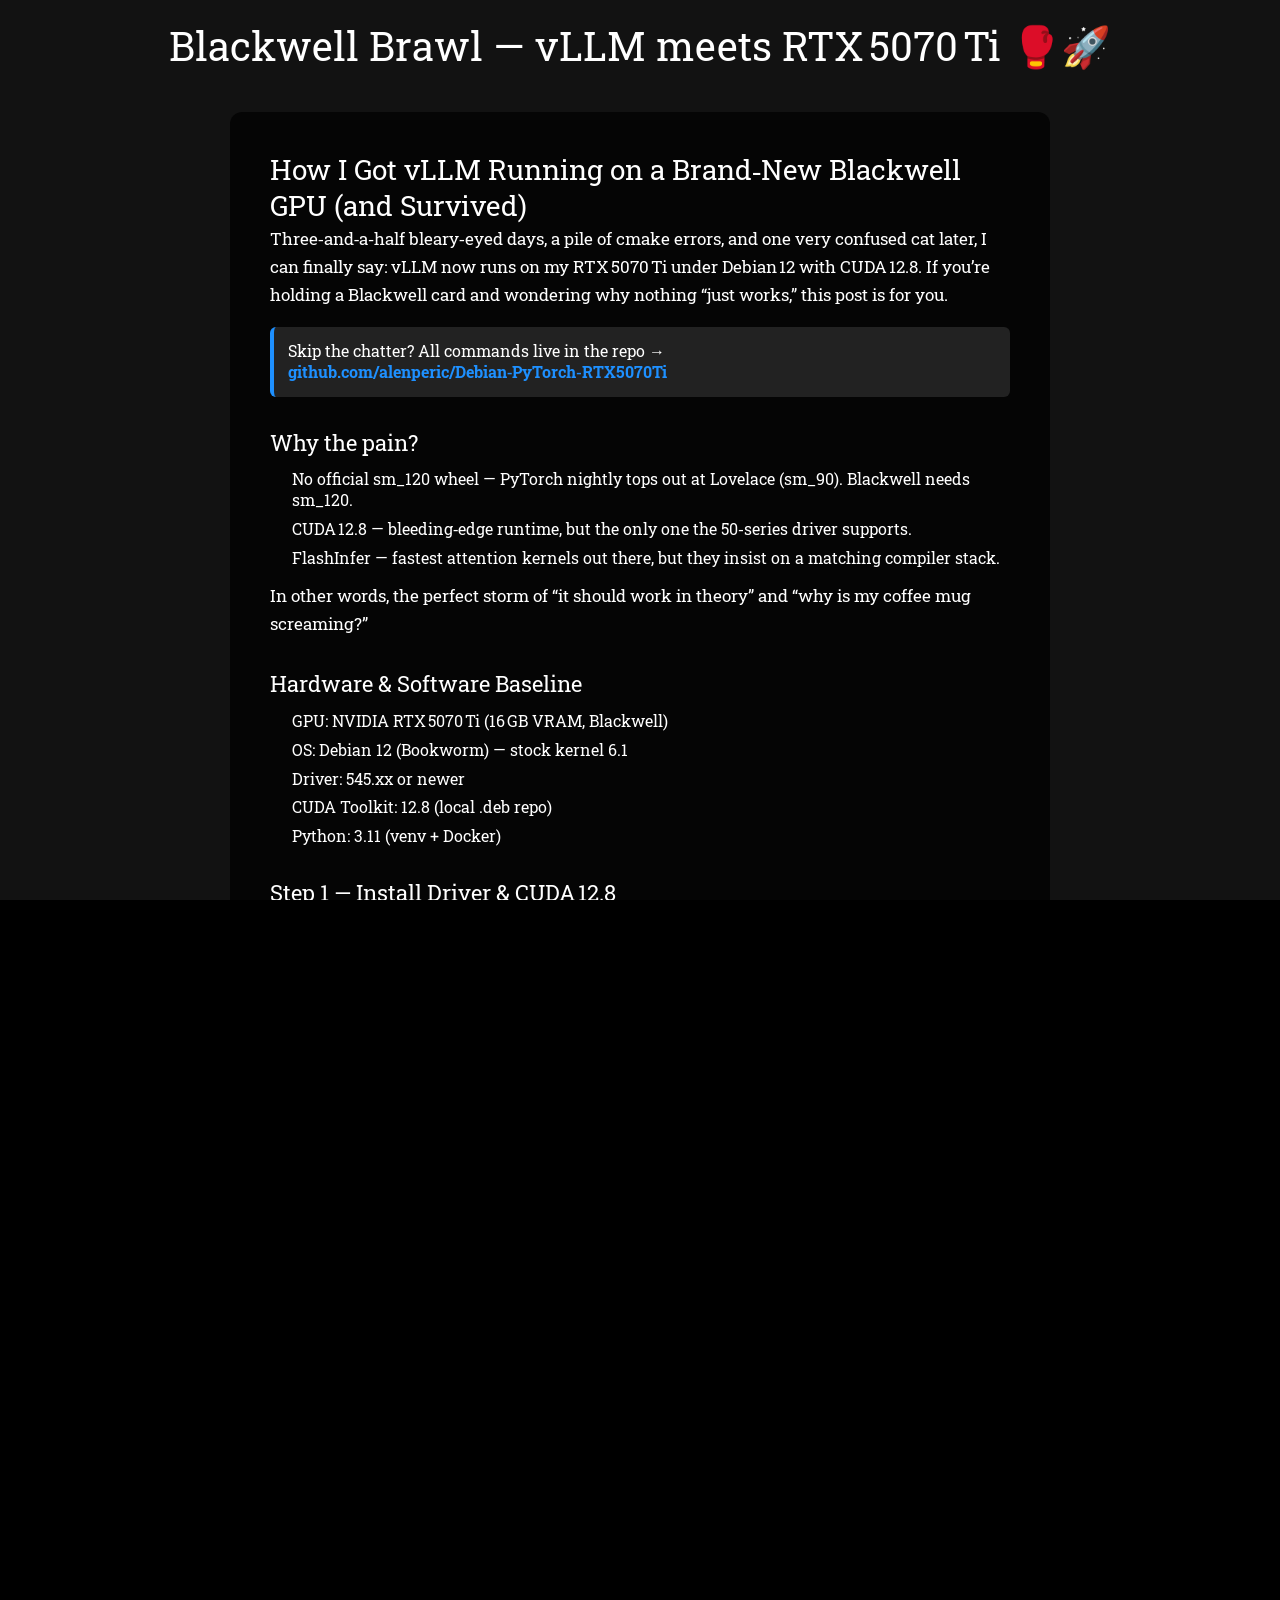
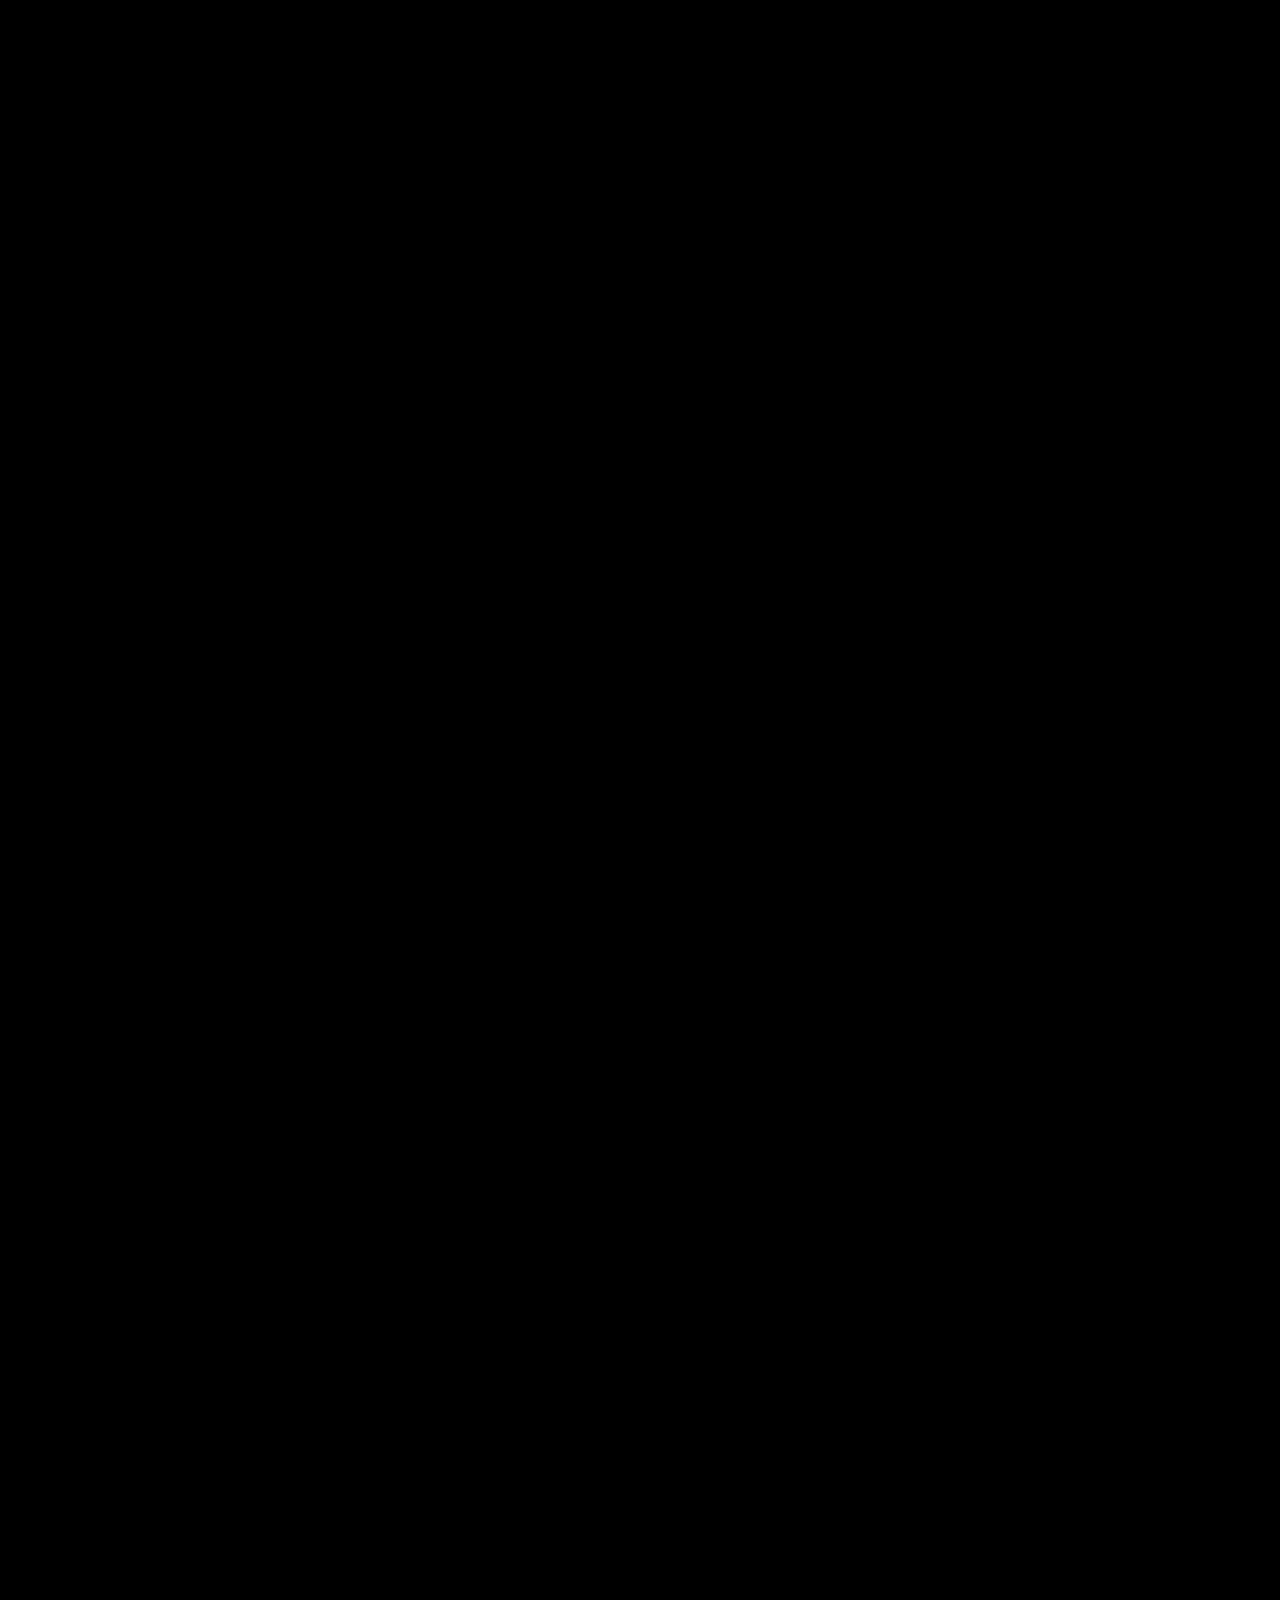
==== post1/index.html @ 7e38202d "Update index.html" ====
<!DOCTYPE html>
<html lang="en">
<head>
<meta charset="UTF-8">
<meta name="viewport" content="width=device-width, initial-scale=1.0">
<meta name="author" content="Alen Peric">
<meta name="description" content="How I shoe‑horned vLLM onto an RTX 5070 Ti (Blackwell, CUDA 12.8) under Debian 12—full story, full commands, and lessons learned.">
<meta name="keywords" content="vLLM, PyTorch, CUDA 12.8, Blackwell GPU, RTX 5070 Ti, Debian 12, FlashInfer, AWQ, FP4, Alen Peric">
<title>vLLM on Debian 12 & RTX 5070 Ti — My Sleepless‑Night Guide</title>
<link rel="icon" type="image/x-icon" href="../img/favicon.svg">
<link href="https://fonts.googleapis.com/css2?family=Source+Code+Pro:wght@400;600&display=swap" rel="stylesheet">
<style>
html,body{height:100%;margin:0;padding:0;}
canvas.scene{position:fixed;top:0;left:0;width:100%;height:100%;z-index:-1;background:#121212;}
body{font-family:-apple-system,BlinkMacSystemFont,'Segoe UI',Roboto,sans-serif;color:#fff;overflow-x:hidden;background:#121212;display:flex;flex-direction:column;min-height:100vh;}
.logo{margin:20px auto;font-size:40px;text-align:center;white-space:nowrap;}
.navbar{display:none;}
.blog-content{flex:1;margin:20px auto;width:90%;max-width:820px;background:rgba(0,0,0,.72);padding:40px;border-radius:12px;}
.blog-post h2{margin-top:0;font-size:28px;}
.blog-post h3{margin:32px 0 12px;font-size:22px;}
.blog-post p{margin:0 0 14px;font-size:17px;line-height:1.65;}
.blog-post ul,.blog-post ol{margin:0 0 14px 22px;}
.blog-post li{margin-bottom:8px;}
.blog-post a{color:#1e90ff;text-decoration:none;font-weight:bold;}
.blog-post a:hover{text-decoration:underline;}
pre{background:#1e1e1e;color:#c9e3ff;padding:20px 56px 20px 20px;border-radius:10px;overflow-x:auto;font-size:15px;line-height:1.45;position:relative;}
code{font-family:'Source Code Pro',Menlo,Consolas,monospace;font-style:italic;font-weight:400;}
.copy-btn{position:absolute;top:12px;right:12px;background:#1e90ff;border:none;color:#fff;padding:4px 12px;font-size:12px;border-radius:4px;cursor:pointer;opacity:.85;transition:opacity .2s;}
.copy-btn:hover{opacity:1;}
.callout{background:#222;padding:14px;border-left:4px solid #1e90ff;border-radius:6px;margin:18px 0;}
.social-contact{display:flex;flex-direction:column;align-items:center;gap:10px;margin-bottom:24px;}
.social-contact a.homepage{font-size:18px;color:#fff;text-decoration:none;}
.contact-links{display:flex;align-items:center;gap:20px;}
.social-contact img{width:64px;height:auto;}
.social-contact a.contact,.social-contact a.number{color:#fff;text-decoration:none;font-size:18px;display:flex;align-items:center;gap:6px;}
@media(max-width:800px){
.logo{font-size:28px;}
.blog-content{padding:26px;}
.blog-post h2{font-size:24px;}
.blog-post h3{font-size:20px;}
pre{font-size:14px;padding:18px 46px 18px 18px;}
}
</style>
<script type="module" crossorigin src="../assets/index-b7d38c76.js"></script>
<link rel="stylesheet" href="../assets/index-5884692c.css">
</head>
<body>
<canvas class="scene"></canvas>
<div class="logo">Blackwell Brawl — vLLM meets RTX 5070 Ti 🥊🚀</div>
<main>
<div class="blog-content">
<div class="blog-post">
<h2>How I Got vLLM Running on a Brand‑New Blackwell GPU (and Survived)</h2>

<p>Three‑and‑a‑half bleary‑eyed days, a pile of <code>cmake</code> errors, and one <em>very</em> confused cat later, I can finally say: <strong>vLLM now runs on my RTX 5070 Ti under Debian 12 with CUDA 12.8</strong>. If you’re holding a Blackwell card and wondering why nothing “just works,” this post is for you.</p>

<div class="callout"><strong>Skip the chatter?</strong> All commands live in the repo → <a href="https://github.com/alenperic/Debian-PyTorch-RTX5070Ti" target="_blank">github.com/alenperic/Debian‑PyTorch‑RTX5070Ti</a></div>

<h3>Why the pain?</h3>
<ul>
<li><strong>No official <code>sm_120</code> wheel</strong> — PyTorch nightly tops out at Lovelace (<code>sm_90</code>). Blackwell needs <code>sm_120</code>.</li>
<li><strong>CUDA 12.8</strong> — bleeding‑edge runtime, but the only one the 50‑series driver supports.</li>
<li><strong>FlashInfer</strong> — fastest attention kernels out there, but they insist on a matching compiler stack.</li>
</ul>

<p>In other words, the perfect storm of “it should work in theory” and “why is my coffee mug screaming?”</p>

<h3>Hardware & Software Baseline</h3>
<ul>
<li>GPU: NVIDIA RTX 5070 Ti (16 GB VRAM, Blackwell)</li>
<li>OS: Debian 12 (Bookworm) — stock kernel 6.1</li>
<li>Driver: 545.xx or newer</li>
<li>CUDA Toolkit: 12.8 (local .deb repo)</li>
<li>Python: 3.11 (venv + Docker)</li>
</ul>

<h3>Step 1 — Install Driver & CUDA 12.8</h3>
<p>First we exorcise <em>nouveau</em>, add the CUDA repo, and pray we don’t typo the URL.</p>
<pre><code class="language-bash">sudo install -m 0755 -d /etc/apt/keyrings
curl -fsSL https://developer.download.nvidia.com/compute/cuda/repos/debian12/x86_64/3bf863cc.pub \
  | sudo gpg --dearmor -o /etc/apt/keyrings/nvidia-drivers.gpg
echo 'deb [signed-by=/etc/apt/keyrings/nvidia-drivers.gpg] \
https://developer.download.nvidia.com/compute/cuda/repos/debian12/x86_64/ /' \
| sudo tee /etc/apt/sources.list.d/nvidia-cuda.list
sudo apt update
sudo apt install -y nvidia-driver cuda
sudo reboot</code></pre>
<p class="callout">After reboot, verify with <code>nvidia-smi</code>. You should see CUDA 12.8 and a shiny Blackwell device name. If you don’t, welcome to Groundhog Day — repeat until reality matches documentation.</p>

<h3>Step 2 — Build PyTorch for Blackwell</h3>
<p>Nightly wheels choke on <code>sm_120</code>, so we compile. AVX‑512 makes a real difference on modern Intel chips, so I turned it on. Yes, the fans will sound like a small jet — that’s just PyTorch bonding with your CPU.</p>
<pre><code class="language-bash">git clone --recursive https://github.com/pytorch/pytorch
cd pytorch
export USE_CUDA=1
export CUDA_HOME=/usr/local/cuda
export TORCH_CUDA_ARCH_LIST="12.0"
export MAX_JOBS=$(nproc)
export CMAKE_PREFIX_PATH=$(python3 -c "import sysconfig; print(sysconfig.get_paths()['data'])")
pip install -r requirements.txt
pip install ninja cmake pyyaml
python setup.py clean
python setup.py bdist_wheel
pip install dist/torch-*.whl</code></pre>

<h3>Step 3 — Build the Docker Image (vLLM + FlashInfer)</h3>
<p>Because nothing says “I love repetition” like compiling <em>again</em> inside a container.</p>
<pre><code class="language-dockerfile">FROM nvcr.io/nvidia/pytorch:25.03-py3
ENV TORCH_CUDA_ARCH_LIST='12.0+PTX'
RUN apt-get update && apt-get install -y git cmake ccache python3-dev
RUN git clone https://github.com/flashinfer-ai/flashinfer.git --recursive /flashinfer
WORKDIR /flashinfer
RUN pip install -e . -v
RUN git clone https://github.com/vllm-project/vllm.git /vllm
WORKDIR /vllm
RUN pip install -r requirements/build.txt
RUN python setup.py develop
CMD ["bash"]</code></pre>
<pre><code class="language-bash">mkdir -p ~/vllm/ccache
docker build -t vllm-cu128 -f Dockerfile .</code></pre>

<h3>Step 4 — Pull Some Models</h3>
<p>Time to hoard weights like a dragon.</p>
<pre><code class="language-bash">huggingface-cli login
huggingface-cli download Qwen/QwQ-32B-AWQ \
  --local-dir /models/QwQ-32B-AWQ --local-dir-use-symlinks False
huggingface-cli download TheBloke/WhiteRabbitNeo-13B-AWQ \
  --local-dir /models/WhiteRabbitNeo-13B-AWQ
huggingface-cli download nvidia/DeepSeek-R1-FP4 \
  --local-dir /models/DeepSeek-R1-FP4</code></pre>
<p>*Small side note: this is a 500Gb download. You have been warned!.</p>
  
<h3>Step 5 — Launch vLLM</h3>
<p>The moment of truth. If this fails, scroll back to Step 1 and pretend you never saw this line.</p>
<pre><code class="language-bash">docker run --gpus all --ipc=host --ulimit memlock=-1 --ulimit stack=67108864 \
  -p 8000:8000 -v /models:/models \
  -e VLLM_ATTENTION_BACKEND=FLASHINFER \
  vllm-cu128 \
  python -m vllm.entrypoints.api_server \
    --model /models/QwQ-32B-AWQ \
    --quantization awq \
    --gpu-memory-utilization 0.90 \
    --enable-chunked-prefill \
    --enable-prefix-caching \
    --enable-reasoning \
    --reasoning-parser deepseek_r1 \
    --max-model-len 32768</code></pre>

<p>The server starts on <code>localhost:8000</code> with an OpenAI‑compatible endpoint. A quick sanity check:</p>
<pre><code class="language-bash">curl http://localhost:8000/v1/completions \
  -H "Content-Type: application/json" \
  -d '{"model":"Qwen/QwQ-32B-AWQ","prompt":"Write a haiku about snow.","max_tokens":64}'</code></pre>

<h3>Benchmarks (Real‑World)</h3>
<ul>
<li><strong><a href="https://huggingface.co/nvidia/DeepSeek-R1-FP4" target="_blank">DeepSeek‑R1‑FP4 (7B)</a></strong> — ~120 tok/s @ 4096 ctx</li>
<li><strong><a href="https://huggingface.co/TheBloke/WhiteRabbitNeo-13B-AWQ" target="_blank">WhiteRabbitNeo‑13B‑AWQ</a></strong> — ~68 tok/s @ 4096 ctx</li>
<li><strong><a href="https://huggingface.co/Qwen/QwQ-32B-AWQ" target="_blank">QwQ‑32B‑AWQ</a></strong> — 15‑18 tok/s @ 32k ctx</li>
</ul>

<h3>Troubleshooting Nuggets</h3>
<ul>
<li><strong>invalid device function</strong> → your <code>TORCH_CUDA_ARCH_LIST</code> is wrong or you’re loading the stock wheel.</li>
<li><strong>OOM at load time</strong> → lower <code>--gpu-memory-utilization</code> or add <code>--cpu-offload-gb 6</code>.</li>
<li><strong>FlashInfer segfaults</strong> → rebuild it after you install your custom PyTorch wheel.</li>
</ul>

<h3>Final Thoughts</h3>
<p>Blackwell support will land in upstream PyTorch soon enough, but if you want today’s performance, rolling your own stack is totally doable. I hope the guide saves you a few coffee refills and at least one existential crisis.</p>

<div class="callout">The full copy‑paste script lives here → <a href="https://github.com/alenperic/Debian-PyTorch-RTX5070Ti" target="_blank">Debian‑PyTorch‑RTX5070Ti</a></div>

<p><em>Happy compiling, and ping me on LinkedIn if you hit a weird edge case.</em></p>

<a href="../" class="read-more">← Back to Blog</a>
</div>
</div>
</main>
<div class="social-contact">
<a href="https://alenperic.com" target="_blank" class="homepage">Homepage</a>
<div class="contact-links">
<a href="https://www.linkedin.com/in/alen-peric/" target="_blank" class="linkedin" aria-label="LinkedIn Profile">
<img src="../img/linkedin-icon.png" alt="LinkedIn Profile Icon">
</a>
<a href="https://github.com/alenperic" target="_blank" class="github" aria-label="GitHub Profile">
<img src="../img/github-icon.png" alt="GitHub Profile Icon">
</a>
<a href="mailto:alenperic@protonmail.com" class="contact">📧 Contact</a>
<a href="tel:5485881420" class="number">📱 Number</a>
</div>
</div>
<script>
document.querySelectorAll('pre').forEach(block=>{
const btn=document.createElement('button');
btn.className='copy-btn';
btn.innerText='Copy';
block.appendChild(btn);
btn.addEventListener('click',()=>{
const code=block.querySelector('code')?block.querySelector('code').innerText:block.innerText;
navigator.clipboard.writeText(code).then(()=>{
btn.innerText='Copied!';
setTimeout(()=>btn.innerText='Copy',1800);
});
});
});
</script>
</body>
</html>
---- assets/index-5884692c.css ----
@import"https://fonts.googleapis.com/css2?family=Roboto+Slab:wght@600&display=swap";:root{--color-white: #ffffff;--color-footer: #f8c291;--color-orange: #f8c291}:root{--ease-in-sine: cubic-bezier(.47, 0, .745, .715);--ease-out-sine: cubic-bezier(.39, .575, .565, 1);--ease-in-out-sine: cubic-bezier(.445, .05, .55, .95);--ease-in-quad: cubic-bezier(.55, .085, .68, .53);--ease-out-quad: cubic-bezier(.25, .46, .45, .94);--ease-in-out-quad: cubic-bezier(.455, .03, .515, .955);--ease-in-cubic: cubic-bezier(.55, .055, .675, .19);--ease-out-cubic: cubic-bezier(.215, .61, .355, 1);--ease-in-out-cubic: cubic-bezier(.645, .045, .355, 1);--ease-in-quart: cubic-bezier(.895, .03, .685, .22);--ease-out-quart: cubic-bezier(.165, .84, .44, 1);--ease-in-out-quart: cubic-bezier(.77, 0, .175, 1);--ease-in-quint: cubic-bezier(.755, .05, .855, .06);--ease-out-quint: cubic-bezier(.23, 1, .32, 1);--ease-in-out-quint: cubic-bezier(.86, 0, .07, 1);--ease-in-expo: cubic-bezier(.95, .05, .795, .035);--ease-out-expo: cubic-bezier(.19, 1, .22, 1);--ease-in-out-expo: cubic-bezier(1, 0, 0, 1);--ease-in-circ: cubic-bezier(.6, .04, .98, .335);--ease-out-circ: cubic-bezier(.075, .82, .165, 1);--ease-in-out-circ: cubic-bezier(.785, .135, .15, .86);--ease-out-bounce: cubic-bezier(.22, 1.45, .36, 1)}html,body,div,span,applet,object,iframe,h1,h2,h3,h4,h5,h6,p,blockquote,pre,a,abbr,acronym,address,big,cite,code,del,dfn,em,img,ins,kbd,q,s,samp,small,strike,strong,sub,sup,tt,var,b,u,i,center,dl,dt,dd,ol,ul,li,fieldset,form,label,legend,table,caption,tbody,tfoot,thead,tr,th,td,article,aside,canvas,details,embed,figure,figcaption,footer,header,hgroup,menu,nav,output,ruby,section,summary,time,mark,audio,video{border:0;font:inherit;font-size:100%;margin:0;padding:0;vertical-align:baseline}html{line-height:1}ol,ul{list-style:none}table{border-collapse:collapse;border-spacing:0}caption,th,td{font-weight:400;text-align:left;vertical-align:middle}q,blockquote{quotes:none}q:before,q:after,blockquote:before,blockquote:after{content:""}a img{border:0}article,aside,details,figcaption,figure,footer,header,hgroup,main,menu,nav,section,summary{display:block}html{box-sizing:border-box;overflow:hidden}html.scroll{overflow:visible}*,:before,:after{box-sizing:inherit}body{background-color:#000;color:#fff;line-height:1.3;position:relative;font-family:Roboto Slab,serif}a{color:inherit;text-decoration:none}.scene{height:100%;width:100%;position:relative}.main-title{position:absolute;text-align:center;font-size:7vw;width:100%;top:50%;left:0;z-index:10;transform:translateY(-50%);color:var(--color-orange)}.footer{bottom:50px;z-index:200;width:100%;padding:0 40px;pointer-events:none;display:flex;align-items:center;pointer-events:auto;position:absolute;justify-content:end}@media only screen and (max-width: 768px){.footer{bottom:100px;padding:0 20px}}.footer__link{display:flex;align-items:center;justify-self:center;margin:0 8px;transform:scale(.8);transition:transform .3s var(--ease-out-bounce)}@media only screen and (max-width: 768px){.footer__link{margin:0 5px}}.footer__link:first-child{margin-left:0}.footer__link:last-child{margin-right:0}.footer__link--learn{font-size:27px;color:var(--color-footer)}@media only screen and (max-width: 768px){.footer__link--learn{margin-right:auto;font-size:22px}}.footer__link:hover{transform:none;transition:transform .3s var(--ease-out-bounce)}.footer__icon{width:24px;height:24px}@media only screen and (max-width: 768px){.footer__icon{width:18px;height:18px}}.footer__icon path{fill:var(--color-footer);stroke:var(--color-footer)}
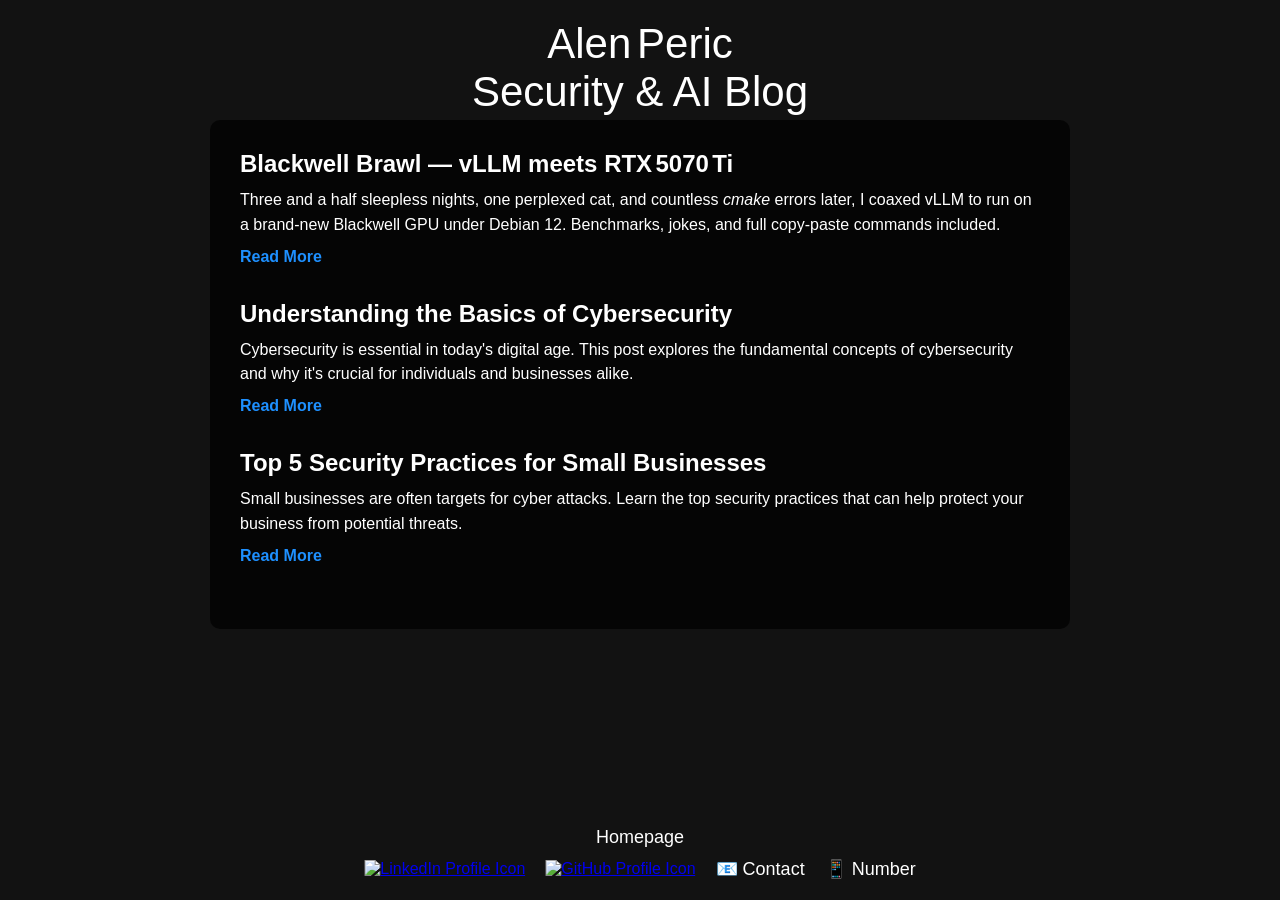
==== commit a542d38e: "Update index.html" ====
--- a/post1/index.html
+++ b/post1/index.html
@@ -4,204 +4,107 @@
 <meta charset="UTF-8">
 <meta name="viewport" content="width=device-width, initial-scale=1.0">
 <meta name="author" content="Alen Peric">
-<meta name="description" content="How I shoe‑horned vLLM onto an RTX 5070 Ti (Blackwell, CUDA 12.8) under Debian 12—full story, full commands, and lessons learned.">
-<meta name="keywords" content="vLLM, PyTorch, CUDA 12.8, Blackwell GPU, RTX 5070 Ti, Debian 12, FlashInfer, AWQ, FP4, Alen Peric">
-<title>vLLM on Debian 12 & RTX 5070 Ti — My Sleepless‑Night Guide</title>
-<link rel="icon" type="image/x-icon" href="../img/favicon.svg">
-<link href="https://fonts.googleapis.com/css2?family=Source+Code+Pro:wght@400;600&display=swap" rel="stylesheet">
+<meta name="description" content="Alen Peric’s Security & AI Blog ‑ practical write‑ups on cybersecurity, GPU tinkering, and everything in‑between.">
+<meta name="keywords" content="Alen Peric, Security Blog, Cybersecurity, vLLM, RTX 5070 Ti, Blackwell GPU, CUDA 12.8">
+<title>Alen Peric — Security & AI Blog</title>
+<link rel="icon" type="image/x-icon" href="./img/favicon.svg">
 <style>
 html,body{height:100%;margin:0;padding:0;}
-canvas.scene{position:fixed;top:0;left:0;width:100%;height:100%;z-index:-1;background:#121212;}
-body{font-family:-apple-system,BlinkMacSystemFont,'Segoe UI',Roboto,sans-serif;color:#fff;overflow-x:hidden;background:#121212;display:flex;flex-direction:column;min-height:100vh;}
-.logo{margin:20px auto;font-size:40px;text-align:center;white-space:nowrap;}
+canvas.scene{position:fixed;top:0;left:0;width:100%;height:100%;z-index:1;}
+body{font-family:-apple-system,BlinkMacSystemFont,'Segoe UI',Roboto,sans-serif;color:#fff;overflow-x:hidden;background:#121212;}
+.logo{position:absolute;top:20px;left:50%;transform:translateX(-50%);z-index:100;font-size:42px;white-space:normal;text-align:center;max-width:90%;}
+.navbar{position:absolute;top:80px;left:50%;transform:translateX(-50%);z-index:100;display:flex;gap:30px;}
+.navbar a{color:#fff;text-decoration:none;font-size:18px;transition:color .3s;}
+.navbar a:hover{text-decoration:underline;}
+.blog-content{position:absolute;top:120px;left:50%;transform:translateX(-50%);z-index:50;width:90%;max-width:800px;background:rgba(0,0,0,.7);padding:30px;border-radius:10px;}
+.blog-post{margin-bottom:34px;}
+.blog-post h2{margin:0 0 10px;font-size:24px;}
+.blog-post p{margin:0 0 10px;font-size:16px;line-height:1.55;}
+.blog-post a.read-more{color:#1e90ff;text-decoration:none;font-weight:bold;}
+.blog-post a.read-more:hover{text-decoration:underline;}
+.social-contact{position:absolute;bottom:20px;left:50%;transform:translateX(-50%);z-index:100;display:flex;flex-direction:column;align-items:center;gap:10px;}
+.social-contact a.homepage{font-size:18px;text-decoration:none;color:#fff;}
+.contact-links{display:flex;align-items:center;gap:20px;}
+.social-contact img{width:68px;height:auto;}
+.social-contact a.contact,.social-contact a.number{color:#fff;text-decoration:none;font-size:18px;display:flex;align-items:center;gap:5px;}
+/* Tablet / small‑laptop adjustments */
+@media(max-width:800px){
+.logo{font-size:28px;top:12px;}
+.navbar{top:58px;gap:18px;}
+.navbar a{font-size:16px;}
+.blog-content{top:100px;padding:22px;}
+.blog-post h2{font-size:20px;}
+.blog-post p{font-size:14px;}
+}
+/* Phone portrait */
+@media(max-width:600px){
+canvas.scene{width:100%;height:100%;transform:none;}
+.logo{font-size:22px;top:10px;}
 .navbar{display:none;}
-.blog-content{flex:1;margin:20px auto;width:90%;max-width:820px;background:rgba(0,0,0,.72);padding:40px;border-radius:12px;}
-.blog-post h2{margin-top:0;font-size:28px;}
-.blog-post h3{margin:32px 0 12px;font-size:22px;}
-.blog-post p{margin:0 0 14px;font-size:17px;line-height:1.65;}
-.blog-post ul,.blog-post ol{margin:0 0 14px 22px;}
-.blog-post li{margin-bottom:8px;}
-.blog-post a{color:#1e90ff;text-decoration:none;font-weight:bold;}
-.blog-post a:hover{text-decoration:underline;}
-pre{background:#1e1e1e;color:#c9e3ff;padding:20px 56px 20px 20px;border-radius:10px;overflow-x:auto;font-size:15px;line-height:1.45;position:relative;}
-code{font-family:'Source Code Pro',Menlo,Consolas,monospace;font-style:italic;font-weight:400;}
-.copy-btn{position:absolute;top:12px;right:12px;background:#1e90ff;border:none;color:#fff;padding:4px 12px;font-size:12px;border-radius:4px;cursor:pointer;opacity:.85;transition:opacity .2s;}
-.copy-btn:hover{opacity:1;}
-.callout{background:#222;padding:14px;border-left:4px solid #1e90ff;border-radius:6px;margin:18px 0;}
-.social-contact{display:flex;flex-direction:column;align-items:center;gap:10px;margin-bottom:24px;}
-.social-contact a.homepage{font-size:18px;color:#fff;text-decoration:none;}
-.contact-links{display:flex;align-items:center;gap:20px;}
-.social-contact img{width:64px;height:auto;}
-.social-contact a.contact,.social-contact a.number{color:#fff;text-decoration:none;font-size:18px;display:flex;align-items:center;gap:6px;}
-@media(max-width:800px){
-.logo{font-size:28px;}
-.blog-content{padding:26px;}
-.blog-post h2{font-size:24px;}
-.blog-post h3{font-size:20px;}
-pre{font-size:14px;padding:18px 46px 18px 18px;}
+.blog-content{top:78px;padding:18px;}
+.blog-post h2{font-size:18px;}
+.blog-post p{font-size:13px;}
+.social-contact a.homepage{font-size:16px;}
+.contact-links{gap:14px;}
+.social-contact img{width:56px;}
+.social-contact a.contact,.social-contact a.number{font-size:15px;}
 }
 </style>
-<script type="module" crossorigin src="../assets/index-b7d38c76.js"></script>
-<link rel="stylesheet" href="../assets/index-5884692c.css">
+<script type="module" crossorigin src="./assets/index-b7d38c76.js"></script>
+<link rel="stylesheet" href="./assets/index-5884692c.css">
 </head>
 <body>
 <canvas class="scene"></canvas>
-<div class="logo">Blackwell Brawl — vLLM meets RTX 5070 Ti 🥊🚀</div>
+
+<div class="logo">Alen Peric<br>Security&nbsp;&amp;&nbsp;AI Blog</div>
+
 <main>
 <div class="blog-content">
-<div class="blog-post">
-<h2>How I Got vLLM Running on a Brand‑New Blackwell GPU (and Survived)</h2>
 
-<p>Three‑and‑a‑half bleary‑eyed days, a pile of <code>cmake</code> errors, and one <em>very</em> confused cat later, I can finally say: <strong>vLLM now runs on my RTX 5070 Ti under Debian 12 with CUDA 12.8</strong>. If you’re holding a Blackwell card and wondering why nothing “just works,” this post is for you.</p>
+  <div class="blog-post">
+    <h2>Blackwell Brawl — vLLM meets RTX 5070 Ti</h2>
+    <p>
+      Three and a half sleepless nights, one perplexed cat, and countless <em>cmake</em> errors later,
+      I coaxed vLLM to run on a brand‑new Blackwell GPU under Debian 12. Benchmarks, jokes, and full
+      copy‑paste commands included.
+    </p>
+    <a href="./posts/vllm-blackwell.html" class="read-more">Read More</a>
+  </div>
 
-<div class="callout"><strong>Skip the chatter?</strong> All commands live in the repo → <a href="https://github.com/alenperic/Debian-PyTorch-RTX5070Ti" target="_blank">github.com/alenperic/Debian‑PyTorch‑RTX5070Ti</a></div>
+  <div class="blog-post">
+    <h2>Understanding the Basics of Cybersecurity</h2>
+    <p>
+      Cybersecurity is essential in today's digital age. This post explores the fundamental concepts
+      of cybersecurity and why it's crucial for individuals and businesses alike.
+    </p>
+    <a href="https://ligma.blog/post1" class="read-more">Read More</a>
+  </div>
 
-<h3>Why the pain?</h3>
-<ul>
-<li><strong>No official <code>sm_120</code> wheel</strong> — PyTorch nightly tops out at Lovelace (<code>sm_90</code>). Blackwell needs <code>sm_120</code>.</li>
-<li><strong>CUDA 12.8</strong> — bleeding‑edge runtime, but the only one the 50‑series driver supports.</li>
-<li><strong>FlashInfer</strong> — fastest attention kernels out there, but they insist on a matching compiler stack.</li>
-</ul>
+  <div class="blog-post">
+    <h2>Top 5 Security Practices for Small Businesses</h2>
+    <p>
+      Small businesses are often targets for cyber attacks. Learn the top security practices that
+      can help protect your business from potential threats.
+    </p>
+    <a href="https://ligma.blog/post2" class="read-more">Read More</a>
+  </div>
 
-<p>In other words, the perfect storm of “it should work in theory” and “why is my coffee mug screaming?”</p>
-
-<h3>Hardware & Software Baseline</h3>
-<ul>
-<li>GPU: NVIDIA RTX 5070 Ti (16 GB VRAM, Blackwell)</li>
-<li>OS: Debian 12 (Bookworm) — stock kernel 6.1</li>
-<li>Driver: 545.xx or newer</li>
-<li>CUDA Toolkit: 12.8 (local .deb repo)</li>
-<li>Python: 3.11 (venv + Docker)</li>
-</ul>
-
-<h3>Step 1 — Install Driver & CUDA 12.8</h3>
-<p>First we exorcise <em>nouveau</em>, add the CUDA repo, and pray we don’t typo the URL.</p>
-<pre><code class="language-bash">sudo install -m 0755 -d /etc/apt/keyrings
-curl -fsSL https://developer.download.nvidia.com/compute/cuda/repos/debian12/x86_64/3bf863cc.pub \
-  | sudo gpg --dearmor -o /etc/apt/keyrings/nvidia-drivers.gpg
-echo 'deb [signed-by=/etc/apt/keyrings/nvidia-drivers.gpg] \
-https://developer.download.nvidia.com/compute/cuda/repos/debian12/x86_64/ /' \
-| sudo tee /etc/apt/sources.list.d/nvidia-cuda.list
-sudo apt update
-sudo apt install -y nvidia-driver cuda
-sudo reboot</code></pre>
-<p class="callout">After reboot, verify with <code>nvidia-smi</code>. You should see CUDA 12.8 and a shiny Blackwell device name. If you don’t, welcome to Groundhog Day — repeat until reality matches documentation.</p>
-
-<h3>Step 2 — Build PyTorch for Blackwell</h3>
-<p>Nightly wheels choke on <code>sm_120</code>, so we compile. AVX‑512 makes a real difference on modern Intel chips, so I turned it on. Yes, the fans will sound like a small jet — that’s just PyTorch bonding with your CPU.</p>
-<pre><code class="language-bash">git clone --recursive https://github.com/pytorch/pytorch
-cd pytorch
-export USE_CUDA=1
-export CUDA_HOME=/usr/local/cuda
-export TORCH_CUDA_ARCH_LIST="12.0"
-export MAX_JOBS=$(nproc)
-export CMAKE_PREFIX_PATH=$(python3 -c "import sysconfig; print(sysconfig.get_paths()['data'])")
-pip install -r requirements.txt
-pip install ninja cmake pyyaml
-python setup.py clean
-python setup.py bdist_wheel
-pip install dist/torch-*.whl</code></pre>
-
-<h3>Step 3 — Build the Docker Image (vLLM + FlashInfer)</h3>
-<p>Because nothing says “I love repetition” like compiling <em>again</em> inside a container.</p>
-<pre><code class="language-dockerfile">FROM nvcr.io/nvidia/pytorch:25.03-py3
-ENV TORCH_CUDA_ARCH_LIST='12.0+PTX'
-RUN apt-get update && apt-get install -y git cmake ccache python3-dev
-RUN git clone https://github.com/flashinfer-ai/flashinfer.git --recursive /flashinfer
-WORKDIR /flashinfer
-RUN pip install -e . -v
-RUN git clone https://github.com/vllm-project/vllm.git /vllm
-WORKDIR /vllm
-RUN pip install -r requirements/build.txt
-RUN python setup.py develop
-CMD ["bash"]</code></pre>
-<pre><code class="language-bash">mkdir -p ~/vllm/ccache
-docker build -t vllm-cu128 -f Dockerfile .</code></pre>
-
-<h3>Step 4 — Pull Some Models</h3>
-<p>Time to hoard weights like a dragon.</p>
-<pre><code class="language-bash">huggingface-cli login
-huggingface-cli download Qwen/QwQ-32B-AWQ \
-  --local-dir /models/QwQ-32B-AWQ --local-dir-use-symlinks False
-huggingface-cli download TheBloke/WhiteRabbitNeo-13B-AWQ \
-  --local-dir /models/WhiteRabbitNeo-13B-AWQ
-huggingface-cli download nvidia/DeepSeek-R1-FP4 \
-  --local-dir /models/DeepSeek-R1-FP4</code></pre>
-<p>*Small side note: this is a 500Gb download. You have been warned!.</p>
-  
-<h3>Step 5 — Launch vLLM</h3>
-<p>The moment of truth. If this fails, scroll back to Step 1 and pretend you never saw this line.</p>
-<pre><code class="language-bash">docker run --gpus all --ipc=host --ulimit memlock=-1 --ulimit stack=67108864 \
-  -p 8000:8000 -v /models:/models \
-  -e VLLM_ATTENTION_BACKEND=FLASHINFER \
-  vllm-cu128 \
-  python -m vllm.entrypoints.api_server \
-    --model /models/QwQ-32B-AWQ \
-    --quantization awq \
-    --gpu-memory-utilization 0.90 \
-    --enable-chunked-prefill \
-    --enable-prefix-caching \
-    --enable-reasoning \
-    --reasoning-parser deepseek_r1 \
-    --max-model-len 32768</code></pre>
-
-<p>The server starts on <code>localhost:8000</code> with an OpenAI‑compatible endpoint. A quick sanity check:</p>
-<pre><code class="language-bash">curl http://localhost:8000/v1/completions \
-  -H "Content-Type: application/json" \
-  -d '{"model":"Qwen/QwQ-32B-AWQ","prompt":"Write a haiku about snow.","max_tokens":64}'</code></pre>
-
-<h3>Benchmarks (Real‑World)</h3>
-<ul>
-<li><strong><a href="https://huggingface.co/nvidia/DeepSeek-R1-FP4" target="_blank">DeepSeek‑R1‑FP4 (7B)</a></strong> — ~120 tok/s @ 4096 ctx</li>
-<li><strong><a href="https://huggingface.co/TheBloke/WhiteRabbitNeo-13B-AWQ" target="_blank">WhiteRabbitNeo‑13B‑AWQ</a></strong> — ~68 tok/s @ 4096 ctx</li>
-<li><strong><a href="https://huggingface.co/Qwen/QwQ-32B-AWQ" target="_blank">QwQ‑32B‑AWQ</a></strong> — 15‑18 tok/s @ 32k ctx</li>
-</ul>
-
-<h3>Troubleshooting Nuggets</h3>
-<ul>
-<li><strong>invalid device function</strong> → your <code>TORCH_CUDA_ARCH_LIST</code> is wrong or you’re loading the stock wheel.</li>
-<li><strong>OOM at load time</strong> → lower <code>--gpu-memory-utilization</code> or add <code>--cpu-offload-gb 6</code>.</li>
-<li><strong>FlashInfer segfaults</strong> → rebuild it after you install your custom PyTorch wheel.</li>
-</ul>
-
-<h3>Final Thoughts</h3>
-<p>Blackwell support will land in upstream PyTorch soon enough, but if you want today’s performance, rolling your own stack is totally doable. I hope the guide saves you a few coffee refills and at least one existential crisis.</p>
-
-<div class="callout">The full copy‑paste script lives here → <a href="https://github.com/alenperic/Debian-PyTorch-RTX5070Ti" target="_blank">Debian‑PyTorch‑RTX5070Ti</a></div>
-
-<p><em>Happy compiling, and ping me on LinkedIn if you hit a weird edge case.</em></p>
-
-<a href="../" class="read-more">← Back to Blog</a>
-</div>
 </div>
 </main>
+
 <div class="social-contact">
-<a href="https://alenperic.com" target="_blank" class="homepage">Homepage</a>
-<div class="contact-links">
-<a href="https://www.linkedin.com/in/alen-peric/" target="_blank" class="linkedin" aria-label="LinkedIn Profile">
-<img src="../img/linkedin-icon.png" alt="LinkedIn Profile Icon">
-</a>
-<a href="https://github.com/alenperic" target="_blank" class="github" aria-label="GitHub Profile">
-<img src="../img/github-icon.png" alt="GitHub Profile Icon">
-</a>
-<a href="mailto:alenperic@protonmail.com" class="contact">📧 Contact</a>
-<a href="tel:5485881420" class="number">📱 Number</a>
+  <a href="https://alenperic.com" target="_blank" class="homepage">Homepage</a>
+  <div class="contact-links">
+    <a href="https://www.linkedin.com/in/alen-peric/" target="_blank" class="linkedin">
+      <img src="./img/linkedin-icon.png" alt="LinkedIn Profile Icon">
+    </a>
+    <a href="https://github.com/alenperic" target="_blank" class="github">
+      <img src="./img/github-icon.png" alt="GitHub Profile Icon">
+    </a>
+    <a href="mailto:alenperic@protonmail.com" class="contact">📧 Contact</a>
+    <a href="tel:5485881420" class="number">📱 Number</a>
+  </div>
 </div>
-</div>
-<script>
-document.querySelectorAll('pre').forEach(block=>{
-const btn=document.createElement('button');
-btn.className='copy-btn';
-btn.innerText='Copy';
-block.appendChild(btn);
-btn.addEventListener('click',()=>{
-const code=block.querySelector('code')?block.querySelector('code').innerText:block.innerText;
-navigator.clipboard.writeText(code).then(()=>{
-btn.innerText='Copied!';
-setTimeout(()=>btn.innerText='Copy',1800);
-});
-});
-});
-</script>
+
 </body>
 </html>
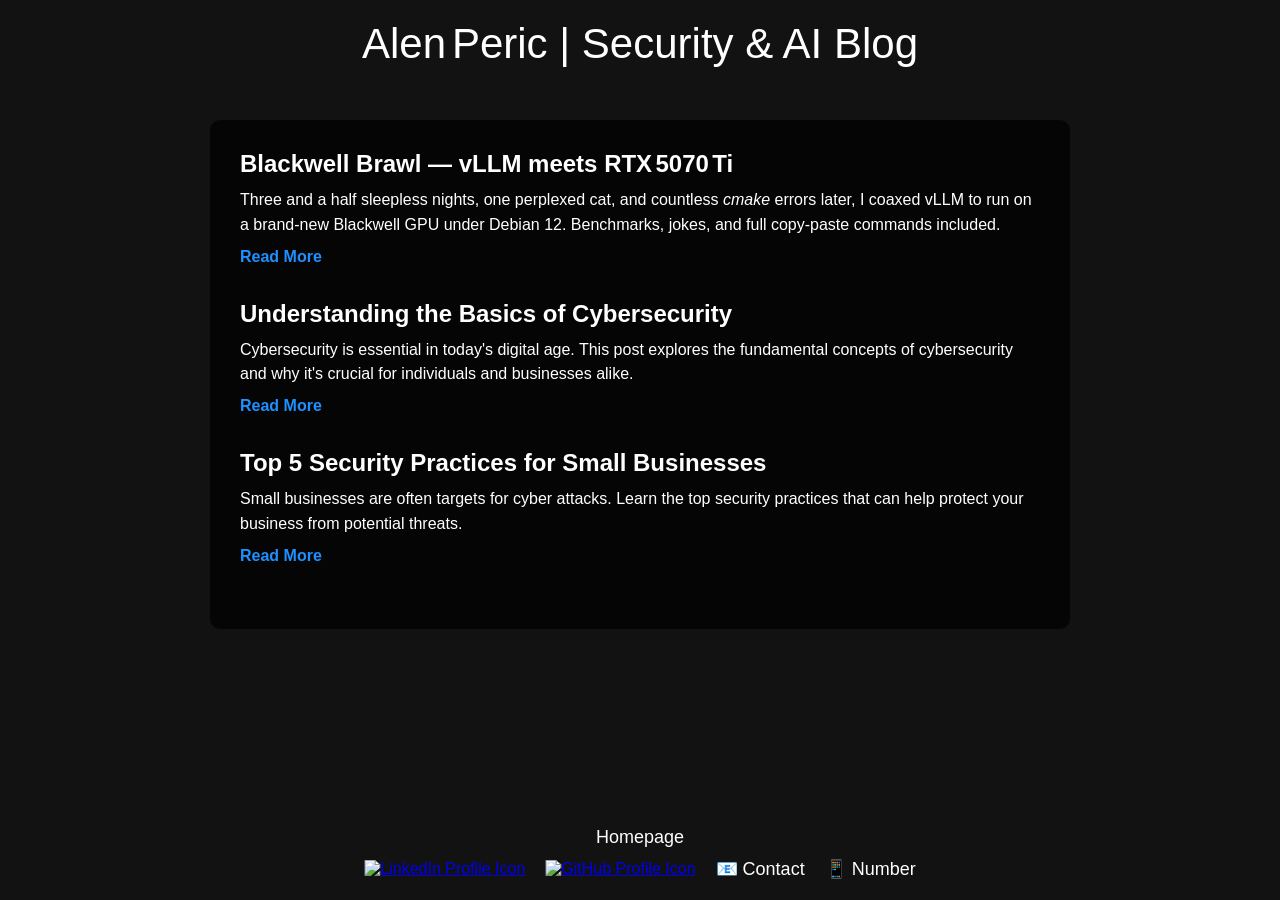
==== commit 9ac4dd0b: "Update index.html" ====
--- a/post1/index.html
+++ b/post1/index.html
@@ -5,14 +5,14 @@
 <meta name="viewport" content="width=device-width, initial-scale=1.0">
 <meta name="author" content="Alen Peric">
 <meta name="description" content="Alen Peric’s Security & AI Blog ‑ practical write‑ups on cybersecurity, GPU tinkering, and everything in‑between.">
-<meta name="keywords" content="Alen Peric, Security Blog, Cybersecurity, vLLM, RTX 5070 Ti, Blackwell GPU, CUDA 12.8">
+<meta name="keywords" content="Alen Peric, Security Blog, Cybersecurity, vLLM, RTX 5070 Ti, Blackwell GPU, CUDA 12.8, Best Practices, Security Tips">
 <title>Alen Peric — Security & AI Blog</title>
 <link rel="icon" type="image/x-icon" href="./img/favicon.svg">
 <style>
 html,body{height:100%;margin:0;padding:0;}
-canvas.scene{position:fixed;top:0;left:0;width:100%;height:100%;z-index:1;}
+canvas.scene{position:fixed;top:0;left:0;width:133%;height:100%;transform:translateX(33%);z-index:1;}
 body{font-family:-apple-system,BlinkMacSystemFont,'Segoe UI',Roboto,sans-serif;color:#fff;overflow-x:hidden;background:#121212;}
-.logo{position:absolute;top:20px;left:50%;transform:translateX(-50%);z-index:100;font-size:42px;white-space:normal;text-align:center;max-width:90%;}
+.logo{position:absolute;top:20px;left:50%;transform:translateX(-50%);z-index:100;font-size:42px;white-space:nowrap;}
 .navbar{position:absolute;top:80px;left:50%;transform:translateX(-50%);z-index:100;display:flex;gap:30px;}
 .navbar a{color:#fff;text-decoration:none;font-size:18px;transition:color .3s;}
 .navbar a:hover{text-decoration:underline;}
@@ -27,27 +27,18 @@
 .contact-links{display:flex;align-items:center;gap:20px;}
 .social-contact img{width:68px;height:auto;}
 .social-contact a.contact,.social-contact a.number{color:#fff;text-decoration:none;font-size:18px;display:flex;align-items:center;gap:5px;}
-/* Tablet / small‑laptop adjustments */
-@media(max-width:800px){
-.logo{font-size:28px;top:12px;}
-.navbar{top:58px;gap:18px;}
+@media screen and (max-width:800px){
+.logo{font-size:24px;top:10px;}
+.navbar{top:50px;gap:15px;}
 .navbar a{font-size:16px;}
-.blog-content{top:100px;padding:22px;}
+.blog-content{top:90px;padding:20px;}
 .blog-post h2{font-size:20px;}
 .blog-post p{font-size:14px;}
-}
-/* Phone portrait */
-@media(max-width:600px){
-canvas.scene{width:100%;height:100%;transform:none;}
-.logo{font-size:22px;top:10px;}
-.navbar{display:none;}
-.blog-content{top:78px;padding:18px;}
-.blog-post h2{font-size:18px;}
-.blog-post p{font-size:13px;}
+.social-contact{gap:8px;}
 .social-contact a.homepage{font-size:16px;}
-.contact-links{gap:14px;}
-.social-contact img{width:56px;}
-.social-contact a.contact,.social-contact a.number{font-size:15px;}
+.contact-links{gap:10px;}
+.social-contact img{width:102px;}
+.social-contact a.contact,.social-contact a.number{font-size:16px;}
 }
 </style>
 <script type="module" crossorigin src="./assets/index-b7d38c76.js"></script>
@@ -56,7 +47,7 @@
 <body>
 <canvas class="scene"></canvas>
 
-<div class="logo">Alen Peric<br>Security&nbsp;&amp;&nbsp;AI Blog</div>
+<div class="logo">Alen Peric | Security & AI Blog</div>
 
 <main>
 <div class="blog-content">
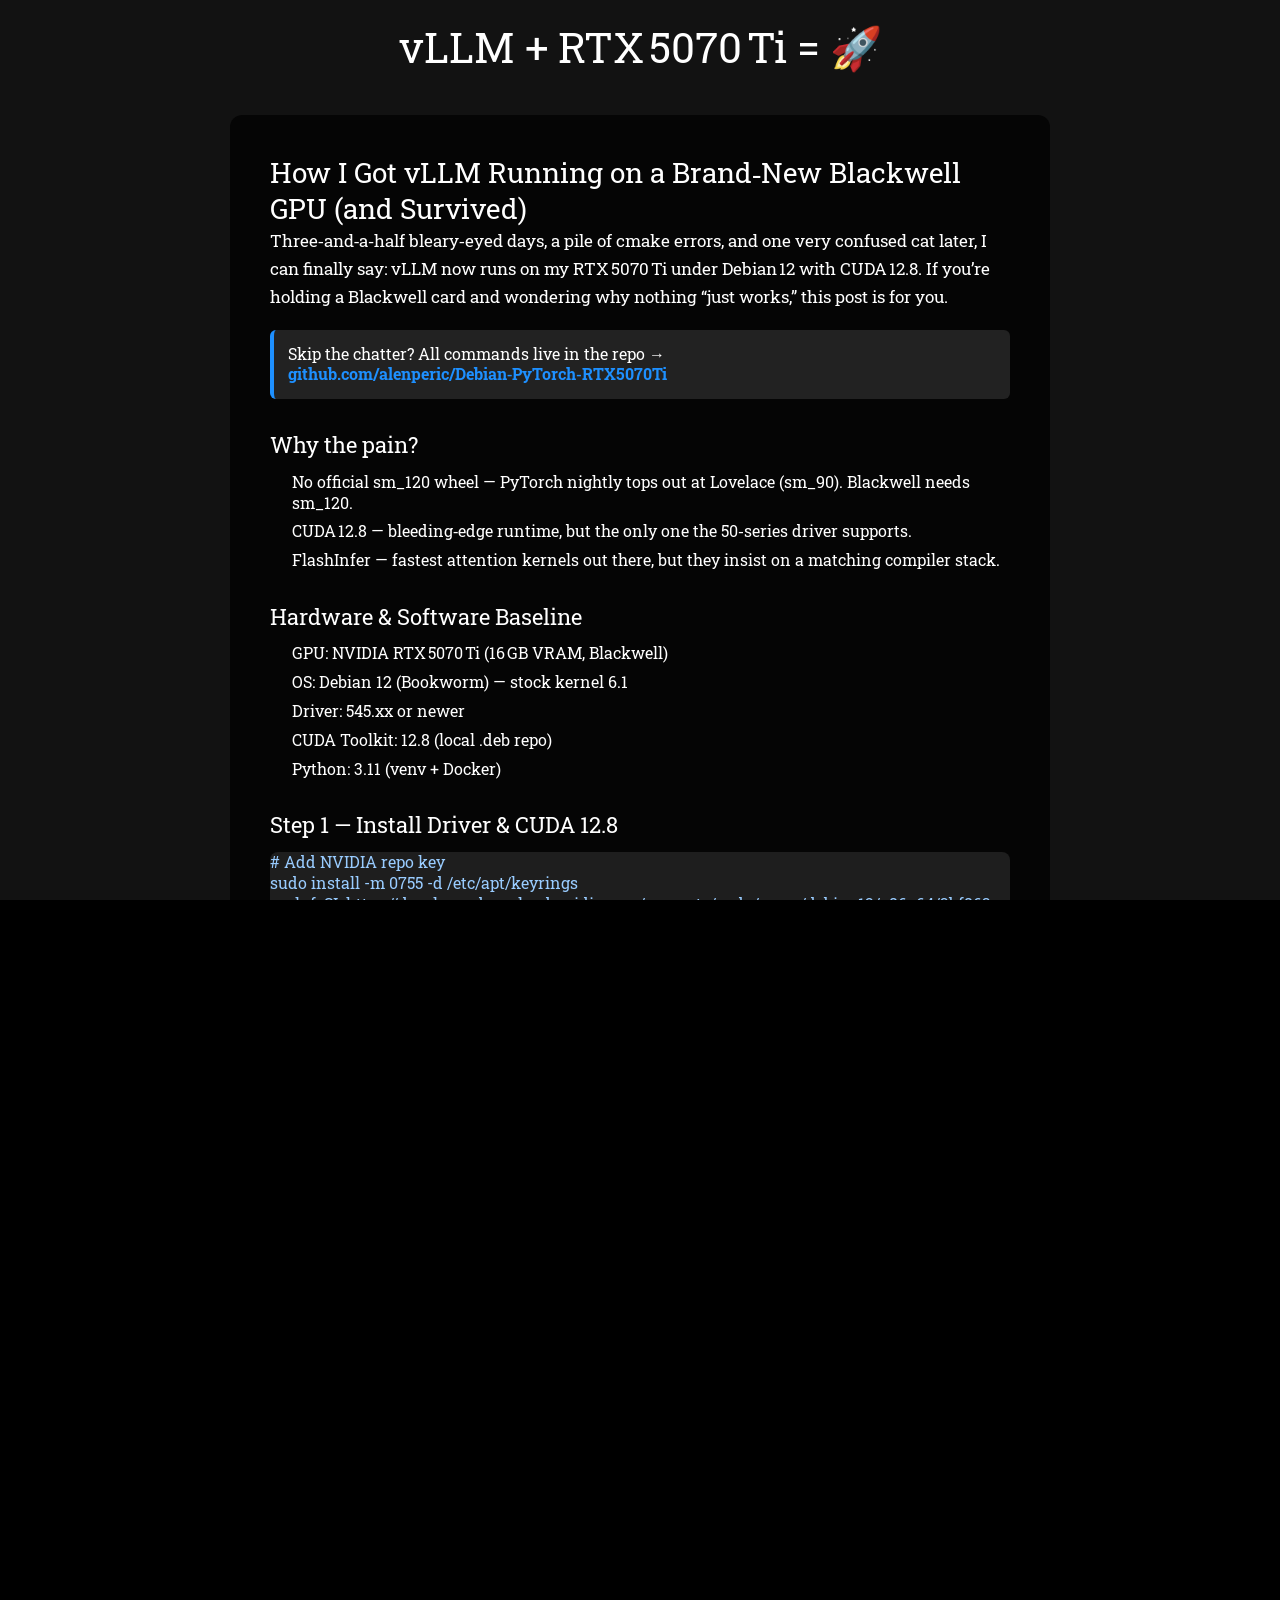
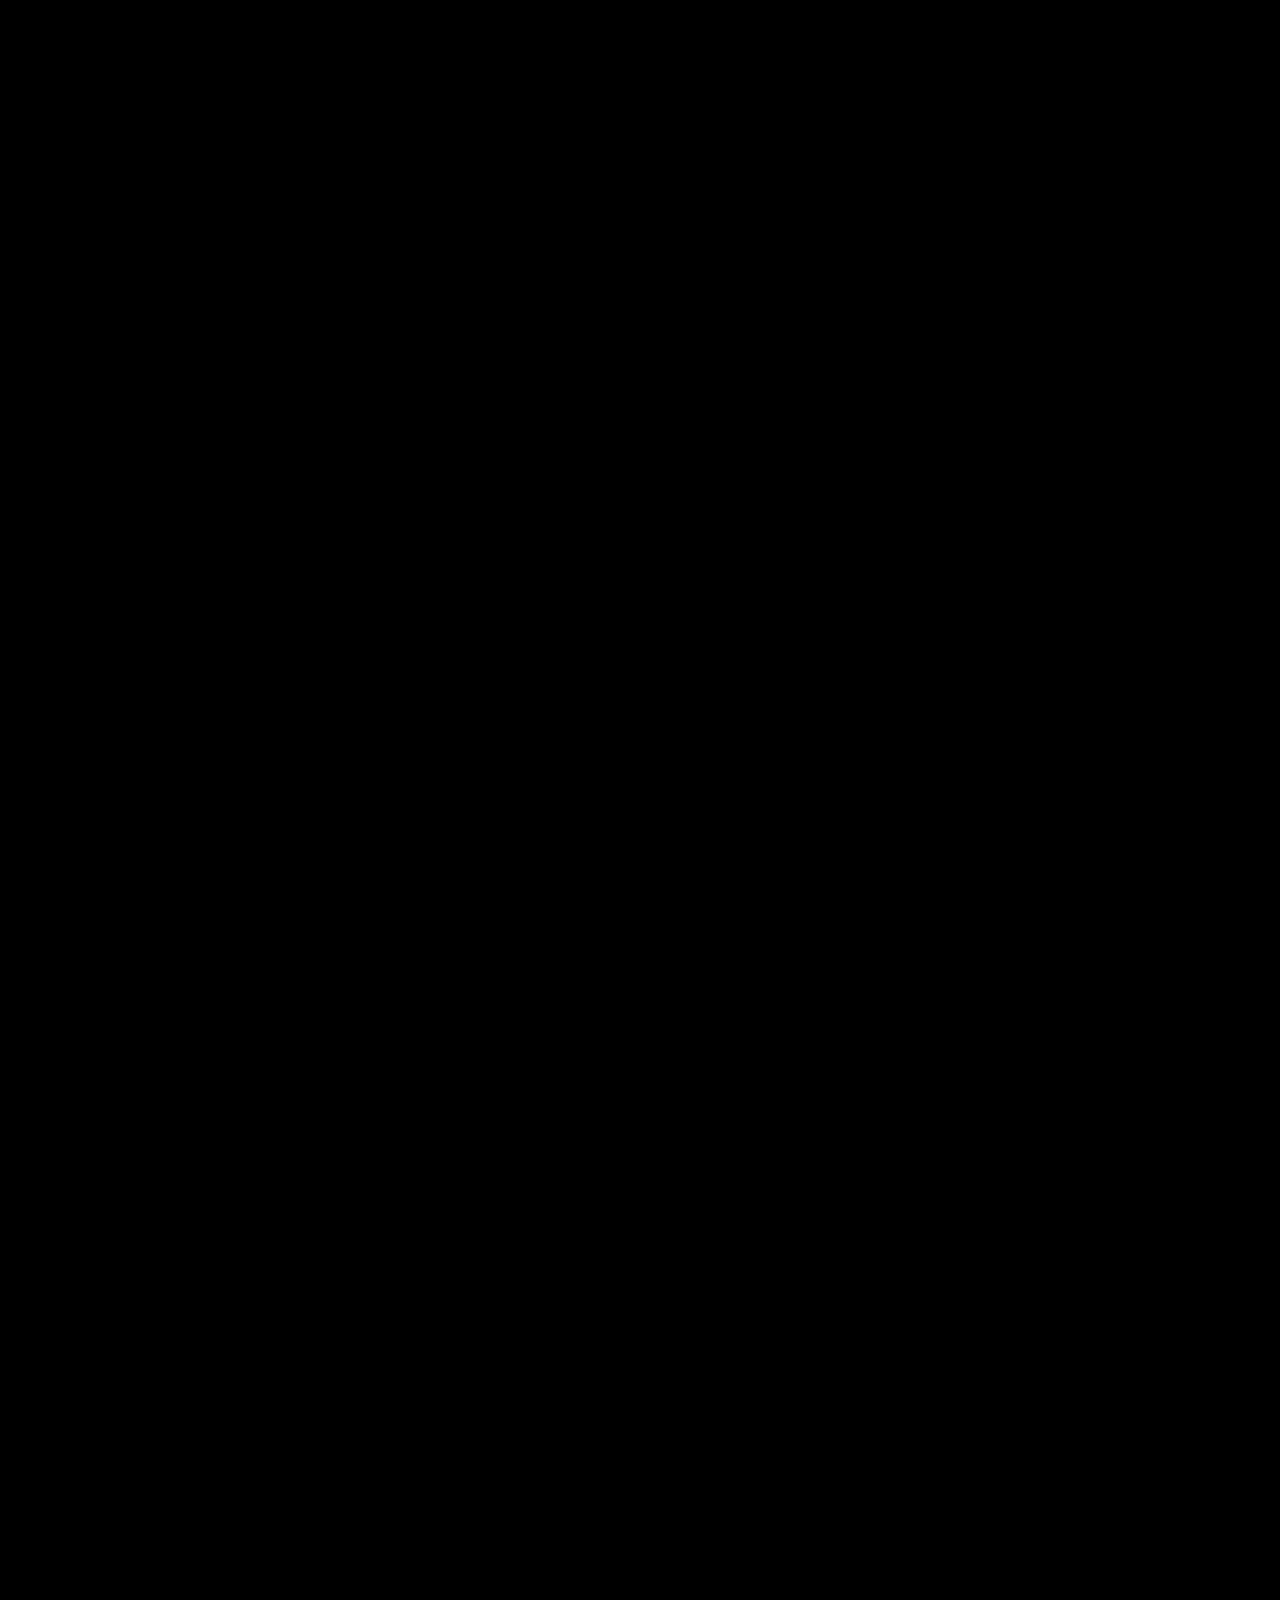
==== commit 57c12d6a: "Update index.html" ====
--- a/post1/index.html
+++ b/post1/index.html
@@ -1,101 +1,266 @@
 <!DOCTYPE html>
 <html lang="en">
-<head>
-<meta charset="UTF-8">
-<meta name="viewport" content="width=device-width, initial-scale=1.0">
-<meta name="author" content="Alen Peric">
-<meta name="description" content="Alen Peric’s Security & AI Blog ‑ practical write‑ups on cybersecurity, GPU tinkering, and everything in‑between.">
-<meta name="keywords" content="Alen Peric, Security Blog, Cybersecurity, vLLM, RTX 5070 Ti, Blackwell GPU, CUDA 12.8, Best Practices, Security Tips">
-<title>Alen Peric — Security & AI Blog</title>
-<link rel="icon" type="image/x-icon" href="./img/favicon.svg">
-<style>
-html,body{height:100%;margin:0;padding:0;}
-canvas.scene{position:fixed;top:0;left:0;width:133%;height:100%;transform:translateX(33%);z-index:1;}
-body{font-family:-apple-system,BlinkMacSystemFont,'Segoe UI',Roboto,sans-serif;color:#fff;overflow-x:hidden;background:#121212;}
-.logo{position:absolute;top:20px;left:50%;transform:translateX(-50%);z-index:100;font-size:42px;white-space:nowrap;}
-.navbar{position:absolute;top:80px;left:50%;transform:translateX(-50%);z-index:100;display:flex;gap:30px;}
-.navbar a{color:#fff;text-decoration:none;font-size:18px;transition:color .3s;}
-.navbar a:hover{text-decoration:underline;}
-.blog-content{position:absolute;top:120px;left:50%;transform:translateX(-50%);z-index:50;width:90%;max-width:800px;background:rgba(0,0,0,.7);padding:30px;border-radius:10px;}
-.blog-post{margin-bottom:34px;}
-.blog-post h2{margin:0 0 10px;font-size:24px;}
-.blog-post p{margin:0 0 10px;font-size:16px;line-height:1.55;}
-.blog-post a.read-more{color:#1e90ff;text-decoration:none;font-weight:bold;}
-.blog-post a.read-more:hover{text-decoration:underline;}
-.social-contact{position:absolute;bottom:20px;left:50%;transform:translateX(-50%);z-index:100;display:flex;flex-direction:column;align-items:center;gap:10px;}
-.social-contact a.homepage{font-size:18px;text-decoration:none;color:#fff;}
-.contact-links{display:flex;align-items:center;gap:20px;}
-.social-contact img{width:68px;height:auto;}
-.social-contact a.contact,.social-contact a.number{color:#fff;text-decoration:none;font-size:18px;display:flex;align-items:center;gap:5px;}
-@media screen and (max-width:800px){
-.logo{font-size:24px;top:10px;}
-.navbar{top:50px;gap:15px;}
-.navbar a{font-size:16px;}
-.blog-content{top:90px;padding:20px;}
-.blog-post h2{font-size:20px;}
-.blog-post p{font-size:14px;}
-.social-contact{gap:8px;}
-.social-contact a.homepage{font-size:16px;}
-.contact-links{gap:10px;}
-.social-contact img{width:102px;}
-.social-contact a.contact,.social-contact a.number{font-size:16px;}
-}
-</style>
-<script type="module" crossorigin src="./assets/index-b7d38c76.js"></script>
-<link rel="stylesheet" href="./assets/index-5884692c.css">
-</head>
-<body>
-<canvas class="scene"></canvas>
-
-<div class="logo">Alen Peric | Security & AI Blog</div>
-
-<main>
-<div class="blog-content">
-
-  <div class="blog-post">
-    <h2>Blackwell Brawl — vLLM meets RTX 5070 Ti</h2>
-    <p>
-      Three and a half sleepless nights, one perplexed cat, and countless <em>cmake</em> errors later,
-      I coaxed vLLM to run on a brand‑new Blackwell GPU under Debian 12. Benchmarks, jokes, and full
-      copy‑paste commands included.
-    </p>
-    <a href="./posts/vllm-blackwell.html" class="read-more">Read More</a>
-  </div>
-
-  <div class="blog-post">
-    <h2>Understanding the Basics of Cybersecurity</h2>
-    <p>
-      Cybersecurity is essential in today's digital age. This post explores the fundamental concepts
-      of cybersecurity and why it's crucial for individuals and businesses alike.
-    </p>
-    <a href="https://ligma.blog/post1" class="read-more">Read More</a>
-  </div>
-
-  <div class="blog-post">
-    <h2>Top 5 Security Practices for Small Businesses</h2>
-    <p>
-      Small businesses are often targets for cyber attacks. Learn the top security practices that
-      can help protect your business from potential threats.
-    </p>
-    <a href="https://ligma.blog/post2" class="read-more">Read More</a>
-  </div>
-
-</div>
-</main>
-
-<div class="social-contact">
-  <a href="https://alenperic.com" target="_blank" class="homepage">Homepage</a>
-  <div class="contact-links">
-    <a href="https://www.linkedin.com/in/alen-peric/" target="_blank" class="linkedin">
-      <img src="./img/linkedin-icon.png" alt="LinkedIn Profile Icon">
-    </a>
-    <a href="https://github.com/alenperic" target="_blank" class="github">
-      <img src="./img/github-icon.png" alt="GitHub Profile Icon">
-    </a>
-    <a href="mailto:alenperic@protonmail.com" class="contact">📧 Contact</a>
-    <a href="tel:5485881420" class="number">📱 Number</a>
-  </div>
-</div>
-
-</body>
+  <head>
+    <meta charset="UTF-8" />
+    <meta name="viewport" content="width=device-width, initial-scale=1.0" />
+    <meta name="author" content="Alen Peric" />
+    <meta
+      name="description"
+      content="How I shoe‑horned vLLM onto an RTX 5070 Ti (Blackwell, CUDA 12.8) under Debian 12—full story, full commands, and lessons learned."
+    />
+    <meta
+      name="keywords"
+      content="vLLM, PyTorch, CUDA 12.8, Blackwell GPU, RTX 5070 Ti, Debian 12, FlashInfer, AWQ, FP4, Alen Peric"
+    />
+    <title>vLLM on Debian 12 & RTX 5070 Ti — Full Story & Guide</title>
+    <link rel="icon" type="image/x-icon" href="../img/favicon.svg" />
+
+    <!-- ✨— original base styles —✨ -->
+    <style>
+      html,body{height:100%;margin:0;padding:0;}
+      canvas.scene{position:fixed;top:0;left:0;width:100%;height:100%;z-index:-1;background:#121212;}
+      body{font-family:-apple-system,BlinkMacSystemFont,'Segoe UI',Roboto,sans-serif;color:#fff;overflow-x:hidden;background:#121212;display:flex;flex-direction:column;min-height:100vh;}
+      .logo{margin:20px auto;font-size:42px;text-align:center;white-space:nowrap;}
+      .navbar{display:none;}
+      .blog-content{flex:1;margin:20px auto;width:90%;max-width:820px;background:rgba(0,0,0,.72);padding:40px;border-radius:12px;}
+      .blog-post h2{margin-top:0;font-size:28px}
+      .blog-post h3{margin:32px 0 12px;font-size:22px}
+      .blog-post p{margin:0 0 14px;font-size:17px;line-height:1.65}
+      .blog-post ul,.blog-post ol{margin:0 0 14px 22px}
+      .blog-post li{margin-bottom:8px}
+      .blog-post a{color:#1e90ff;text-decoration:none;font-weight:bold}
+      .blog-post a:hover{text-decoration:underline}
+      /* code blocks */
+      pre{background:#1e1e1e;color:#9cf;padding:14px;border-radius:8px;overflow-x:auto;font-size:15px;line-height:1.45}
+      code{font-family:Menlo,Consolas,monospace}
+      /* call‑out boxes */
+      .callout{background:#222;padding:14px;border-left:4px solid #1e90ff;border-radius:6px;margin:18px 0}
+      /* footer links */
+      .social-contact{display:flex;flex-direction:column;align-items:center;gap:10px;margin-bottom:24px}
+      .social-contact a.homepage{font-size:18px;color:#fff;text-decoration:none}
+      .contact-links{display:flex;align-items:center;gap:20px}
+      .social-contact img{width:64px;height:auto}
+      .social-contact a.contact,.social-contact a.number{color:#fff;text-decoration:none;font-size:18px;display:flex;align-items:center;gap:6px}
+      @media(max-width:800px){
+        .logo{font-size:28px}
+        .blog-content{padding:26px}
+        .blog-post h2{font-size:24px}
+        .blog-post h3{font-size:20px}
+        pre{font-size:14px}
+      }
+    </style>
+
+    <!-- keep your existing JS / CSS assets if used elsewhere -->
+    <script type="module" crossorigin src="../assets/index-b7d38c76.js"></script>
+    <link rel="stylesheet" href="../assets/index-5884692c.css" />
+  </head>
+
+  <body>
+    <canvas class="scene"></canvas>
+    <div class="logo">vLLM + RTX 5070 Ti = 🚀</div>
+
+    <main>
+      <div class="blog-content">
+        <div class="blog-post">
+          <h2>How I Got vLLM Running on a Brand‑New Blackwell GPU (and Survived)</h2>
+
+          <p>
+            Three‑and‑a‑half bleary‑eyed days, a pile of <code>cmake</code> errors, and one
+            <em>very</em> confused cat later, I can finally say: <strong>vLLM now runs on my RTX 5070 Ti
+            under Debian 12 with CUDA 12.8</strong>. If you’re holding a Blackwell card and wondering why
+            nothing “just works,” this post is for you.
+          </p>
+
+          <div class="callout">
+            <strong>Skip the chatter?</strong> All commands live in the repo →&nbsp;
+            <a href="https://github.com/alenperic/Debian-PyTorch-RTX5070Ti" target="_blank">
+              github.com/alenperic/Debian‑PyTorch‑RTX5070Ti
+            </a>
+          </div>
+
+          <h3>Why the pain?</h3>
+          <ul>
+            <li>
+              <strong>No official sm_120 wheel</strong> — PyTorch nightly tops out at Lovelace
+              (<code>sm_90</code>). Blackwell needs <code>sm_120</code>.
+            </li>
+            <li>
+              <strong>CUDA 12.8</strong> — bleeding‑edge runtime, but the only one the 50‑series driver
+              supports.
+            </li>
+            <li>
+              <strong>FlashInfer</strong> — fastest attention kernels out there, but they insist on a
+              matching compiler stack.
+            </li>
+          </ul>
+
+          <h3>Hardware &amp; Software Baseline</h3>
+          <ul>
+            <li>GPU: NVIDIA RTX 5070 Ti (16 GB VRAM, Blackwell)</li>
+            <li>OS: Debian 12 (Bookworm) — stock kernel 6.1</li>
+            <li>Driver: 545.xx or newer</li>
+            <li>CUDA Toolkit: 12.8 (local .deb repo)</li>
+            <li>Python: 3.11 (venv + Docker)</li>
+          </ul>
+
+          <h3>Step 1 — Install Driver &amp; CUDA 12.8</h3>
+          <pre><code class="language-bash"># Add NVIDIA repo key
+sudo install -m 0755 -d /etc/apt/keyrings
+curl -fsSL https://developer.download.nvidia.com/compute/cuda/repos/debian12/x86_64/3bf863cc.pub \
+  | sudo gpg --dearmor -o /etc/apt/keyrings/nvidia-drivers.gpg
+
+# Add CUDA repo
+echo 'deb [signed-by=/etc/apt/keyrings/nvidia-drivers.gpg] \
+https://developer.download.nvidia.com/compute/cuda/repos/debian12/x86_64/ /' \
+| sudo tee /etc/apt/sources.list.d/nvidia-cuda.list
+
+sudo apt update
+sudo apt install -y nvidia-driver cuda
+sudo reboot</code></pre>
+
+          <p class="callout">
+            After reboot, verify with <code>nvidia-smi</code>. You should see CUDA 12.8 and the
+            <em>Blackwell</em> device name.
+          </p>
+
+          <h3>Step 2 — Build PyTorch for Blackwell</h3>
+          <p>
+            Nightly wheels choke on <code>sm_120</code>, so we compile. AVX‑512 makes a real difference
+            on modern Intel chips, so I turned it on.
+          </p>
+
+          <pre><code class="language-bash">git clone --recursive https://github.com/pytorch/pytorch
+cd pytorch
+
+export USE_CUDA=1
+export CUDA_HOME=/usr/local/cuda
+export TORCH_CUDA_ARCH_LIST="12.0"        # Blackwell
+export MAX_JOBS=$(nproc)
+export CMAKE_PREFIX_PATH=$(python3 -c "import sysconfig, json, os; print(sysconfig.get_paths()['data'])")
+
+pip install -r requirements.txt
+pip install ninja cmake pyyaml
+
+python setup.py clean
+python setup.py bdist_wheel
+pip install dist/torch-*.whl   # ≈45 min on 16‑core box</code></pre>
+
+          <h3>Step 3 — Build the Docker Image (vLLM + FlashInfer)</h3>
+          <pre><code class="language-dockerfile"># Dockerfile (excerpt)
+FROM nvcr.io/nvidia/pytorch:25.03-py3
+
+ENV TORCH_CUDA_ARCH_LIST='12.0+PTX'
+RUN apt-get update && apt-get install -y git cmake ccache python3-dev
+
+# FlashInfer
+RUN git clone https://github.com/flashinfer-ai/flashinfer.git --recursive /flashinfer
+WORKDIR /flashinfer
+RUN pip install -e . -v
+
+# vLLM
+RUN git clone https://github.com/vllm-project/vllm.git /vllm
+WORKDIR /vllm
+RUN pip install -r requirements/build.txt
+RUN python setup.py develop
+CMD ["bash"]</code></pre>
+
+          <pre><code class="language-bash">mkdir -p ~/vllm/ccache
+docker build -t vllm-cu128 -f Dockerfile .</code></pre>
+
+          <h3>Step 4 — Pull Some Models</h3>
+          <pre><code class="language-bash">huggingface-cli login
+huggingface-cli download Qwen/QwQ-32B-AWQ \
+  --local-dir /models/QwQ-32B-AWQ --local-dir-use-symlinks False
+
+# Lighter options
+huggingface-cli download TheBloke/WhiteRabbitNeo-13B-AWQ \
+  --local-dir /models/WhiteRabbitNeo-13B-AWQ
+huggingface-cli download nvidia/DeepSeek-R1-FP4 \
+  --local-dir /models/DeepSeek-R1-FP4</code></pre>
+
+          <h3>Step 5 — Launch vLLM</h3>
+          <p>Here’s the command that finally stuck the landing ⬇️</p>
+
+          <pre><code class="language-bash">docker run --gpus all --ipc=host --ulimit memlock=-1 --ulimit stack=67108864 \
+  -p 8000:8000 -v /models:/models \
+  -e VLLM_ATTENTION_BACKEND=FLASHINFER \
+  vllm-cu128 \
+  python -m vllm.entrypoints.api_server \
+    --model /models/QwQ-32B-AWQ \
+    --quantization awq \
+    --gpu-memory-utilization 0.90 \
+    --enable-chunked-prefill \
+    --enable-prefix-caching \
+    --enable-reasoning \
+    --reasoning-parser deepseek_r1 \
+    --max-model-len 32768</code></pre>
+
+          <p>
+            The server starts on <code>localhost:8000</code> with an OpenAI‑compatible endpoint.
+            A quick sanity check:
+          </p>
+
+          <pre><code class="language-bash">curl http://localhost:8000/v1/completions \
+  -H "Content-Type: application/json" \
+  -d '{"model":"Qwen/QwQ-32B-AWQ","prompt":"Write a haiku about snow.","max_tokens":64}'</code></pre>
+
+          <h3>Benchmarks (Real‑World)</h3>
+          <ul>
+            <li><strong>DeepSeek‑R1‑FP4 (7B)</strong> — ~120 tok/s @ 4096 ctx</li>
+            <li><strong>WhiteRabbitNeo‑13B‑AWQ</strong> — ~68 tok/s @ 4096 ctx</li>
+            <li><strong>QwQ‑32B‑AWQ</strong> — 15‑18 tok/s @ 32k ctx (still <em>usable</em>!)</li>
+          </ul>
+
+          <h3>Troubleshooting Nuggets</h3>
+          <ul>
+            <li>
+              <strong>“invalid device function”</strong> → your <code>TORCH_CUDA_ARCH_LIST</code> is
+              wrong or you’re loading the stock wheel.
+            </li>
+            <li>
+              <strong>OOM at load time</strong> → lower <code>--gpu-memory-utilization</code> or add
+              <code>--cpu-offload-gb 6</code>.
+            </li>
+            <li>
+              <strong>FlashInfer segfaults</strong> → rebuild it <em>after</em> you install your
+              custom PyTorch wheel.
+            </li>
+          </ul>
+
+          <h3>Final Thoughts</h3>
+          <p>
+            Blackwell support will land in upstream PyTorch soon enough, but if you want <em>today’s</em>
+            performance, rolling your own stack is totally doable. I hope the guide saves you a few
+            coffee refills and at least one existential crisis.
+          </p>
+
+          <p class="callout">
+            The full copy‑paste script lives here →&nbsp;
+            <a href="https://github.com/alenperic/Debian-PyTorch-RTX5070Ti" target="_blank">
+              Debian‑PyTorch‑RTX5070Ti
+            </a>
+          </p>
+
+          <p><em>Happy compiling, and ping me on LinkedIn if you hit a weird edge case.</em></p>
+
+          <a href="../" class="read-more">← Back to Blog</a>
+        </div>
+      </div>
+    </main>
+
+    <div class="social-contact">
+      <a href="https://alenperic.com" target="_blank" class="homepage">Homepage</a>
+
+      <div class="contact-links">
+        <a href="https://www.linkedin.com/in/alen-peric/" target="_blank" class="linkedin" aria-label="LinkedIn Profile">
+          <img src="../img/linkedin-icon.png" alt="LinkedIn Profile Icon" />
+        </a>
+        <a href="https://github.com/alenperic" target="_blank" class="github" aria-label="GitHub Profile">
+          <img src="../img/github-icon.png" alt="GitHub Profile Icon" />
+        </a>
+        <a href="mailto:alenperic@protonmail.com" class="contact">📧 Contact</a>
+        <a href="tel:5485881420" class="number">📱 Number</a>
+      </div>
+    </div>
+  </body>
 </html>
--- a/assets/index-5884692c.css
+++ b/assets/index-5884692c.css
@@ -0,0 +1 @@
+@import"https://fonts.googleapis.com/css2?family=Roboto+Slab:wght@600&display=swap";:root{--color-white: #ffffff;--color-footer: #f8c291;--color-orange: #f8c291}:root{--ease-in-sine: cubic-bezier(.47, 0, .745, .715);--ease-out-sine: cubic-bezier(.39, .575, .565, 1);--ease-in-out-sine: cubic-bezier(.445, .05, .55, .95);--ease-in-quad: cubic-bezier(.55, .085, .68, .53);--ease-out-quad: cubic-bezier(.25, .46, .45, .94);--ease-in-out-quad: cubic-bezier(.455, .03, .515, .955);--ease-in-cubic: cubic-bezier(.55, .055, .675, .19);--ease-out-cubic: cubic-bezier(.215, .61, .355, 1);--ease-in-out-cubic: cubic-bezier(.645, .045, .355, 1);--ease-in-quart: cubic-bezier(.895, .03, .685, .22);--ease-out-quart: cubic-bezier(.165, .84, .44, 1);--ease-in-out-quart: cubic-bezier(.77, 0, .175, 1);--ease-in-quint: cubic-bezier(.755, .05, .855, .06);--ease-out-quint: cubic-bezier(.23, 1, .32, 1);--ease-in-out-quint: cubic-bezier(.86, 0, .07, 1);--ease-in-expo: cubic-bezier(.95, .05, .795, .035);--ease-out-expo: cubic-bezier(.19, 1, .22, 1);--ease-in-out-expo: cubic-bezier(1, 0, 0, 1);--ease-in-circ: cubic-bezier(.6, .04, .98, .335);--ease-out-circ: cubic-bezier(.075, .82, .165, 1);--ease-in-out-circ: cubic-bezier(.785, .135, .15, .86);--ease-out-bounce: cubic-bezier(.22, 1.45, .36, 1)}html,body,div,span,applet,object,iframe,h1,h2,h3,h4,h5,h6,p,blockquote,pre,a,abbr,acronym,address,big,cite,code,del,dfn,em,img,ins,kbd,q,s,samp,small,strike,strong,sub,sup,tt,var,b,u,i,center,dl,dt,dd,ol,ul,li,fieldset,form,label,legend,table,caption,tbody,tfoot,thead,tr,th,td,article,aside,canvas,details,embed,figure,figcaption,footer,header,hgroup,menu,nav,output,ruby,section,summary,time,mark,audio,video{border:0;font:inherit;font-size:100%;margin:0;padding:0;vertical-align:baseline}html{line-height:1}ol,ul{list-style:none}table{border-collapse:collapse;border-spacing:0}caption,th,td{font-weight:400;text-align:left;vertical-align:middle}q,blockquote{quotes:none}q:before,q:after,blockquote:before,blockquote:after{content:""}a img{border:0}article,aside,details,figcaption,figure,footer,header,hgroup,main,menu,nav,section,summary{display:block}html{box-sizing:border-box;overflow:hidden}html.scroll{overflow:visible}*,:before,:after{box-sizing:inherit}body{background-color:#000;color:#fff;line-height:1.3;position:relative;font-family:Roboto Slab,serif}a{color:inherit;text-decoration:none}.scene{height:100%;width:100%;position:relative}.main-title{position:absolute;text-align:center;font-size:7vw;width:100%;top:50%;left:0;z-index:10;transform:translateY(-50%);color:var(--color-orange)}.footer{bottom:50px;z-index:200;width:100%;padding:0 40px;pointer-events:none;display:flex;align-items:center;pointer-events:auto;position:absolute;justify-content:end}@media only screen and (max-width: 768px){.footer{bottom:100px;padding:0 20px}}.footer__link{display:flex;align-items:center;justify-self:center;margin:0 8px;transform:scale(.8);transition:transform .3s var(--ease-out-bounce)}@media only screen and (max-width: 768px){.footer__link{margin:0 5px}}.footer__link:first-child{margin-left:0}.footer__link:last-child{margin-right:0}.footer__link--learn{font-size:27px;color:var(--color-footer)}@media only screen and (max-width: 768px){.footer__link--learn{margin-right:auto;font-size:22px}}.footer__link:hover{transform:none;transition:transform .3s var(--ease-out-bounce)}.footer__icon{width:24px;height:24px}@media only screen and (max-width: 768px){.footer__icon{width:18px;height:18px}}.footer__icon path{fill:var(--color-footer);stroke:var(--color-footer)}
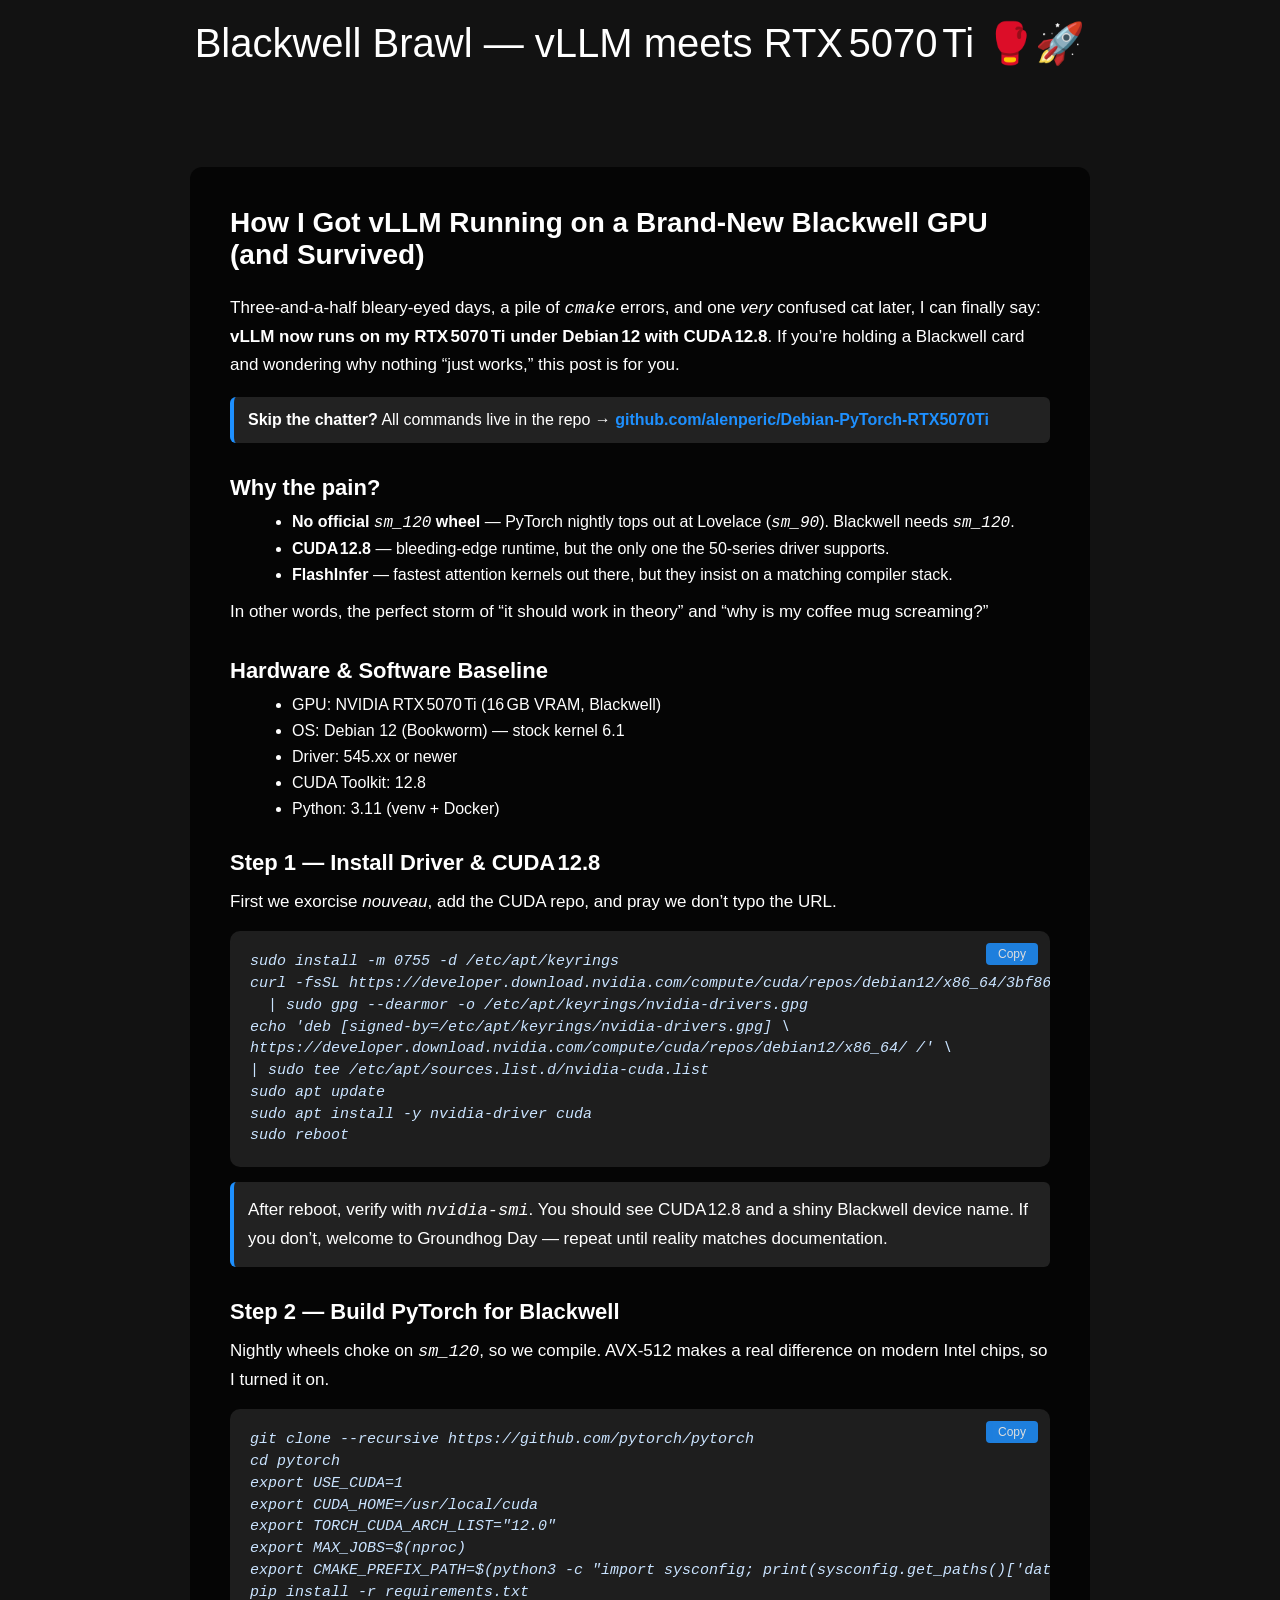
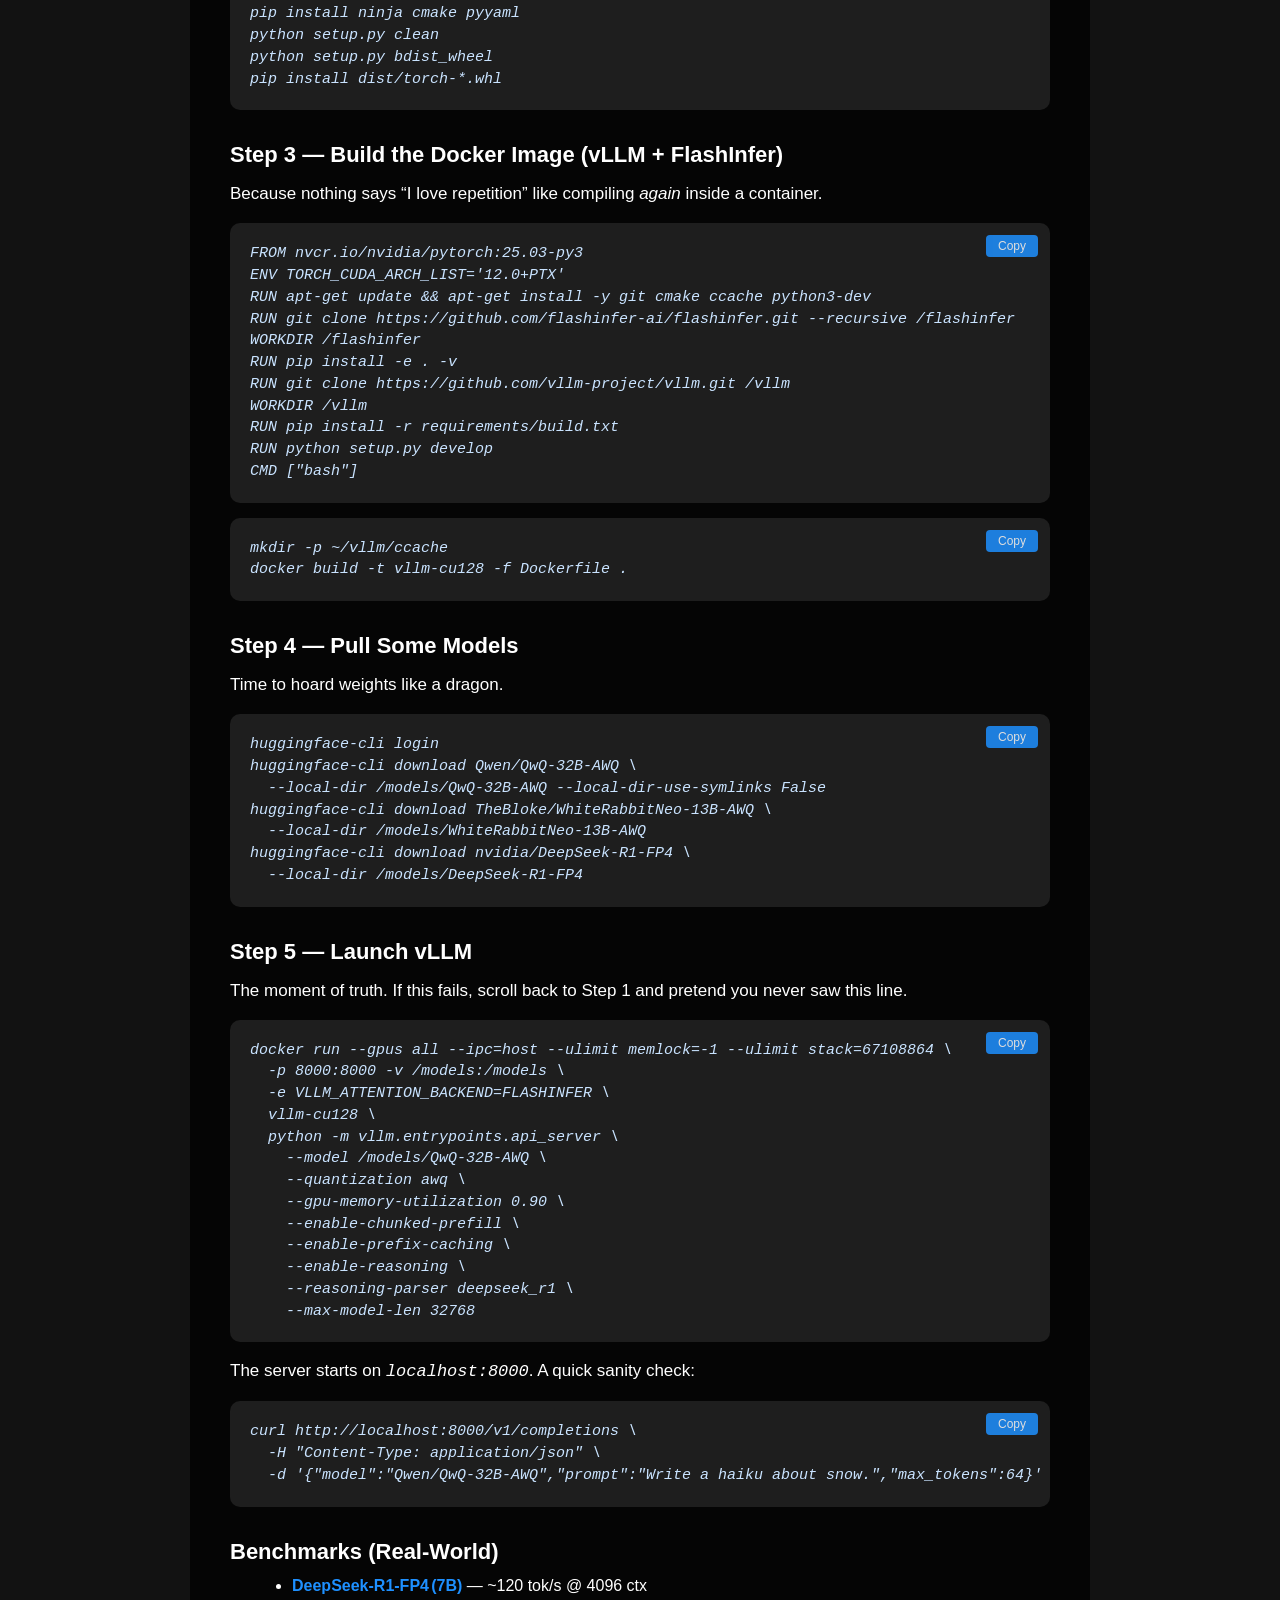
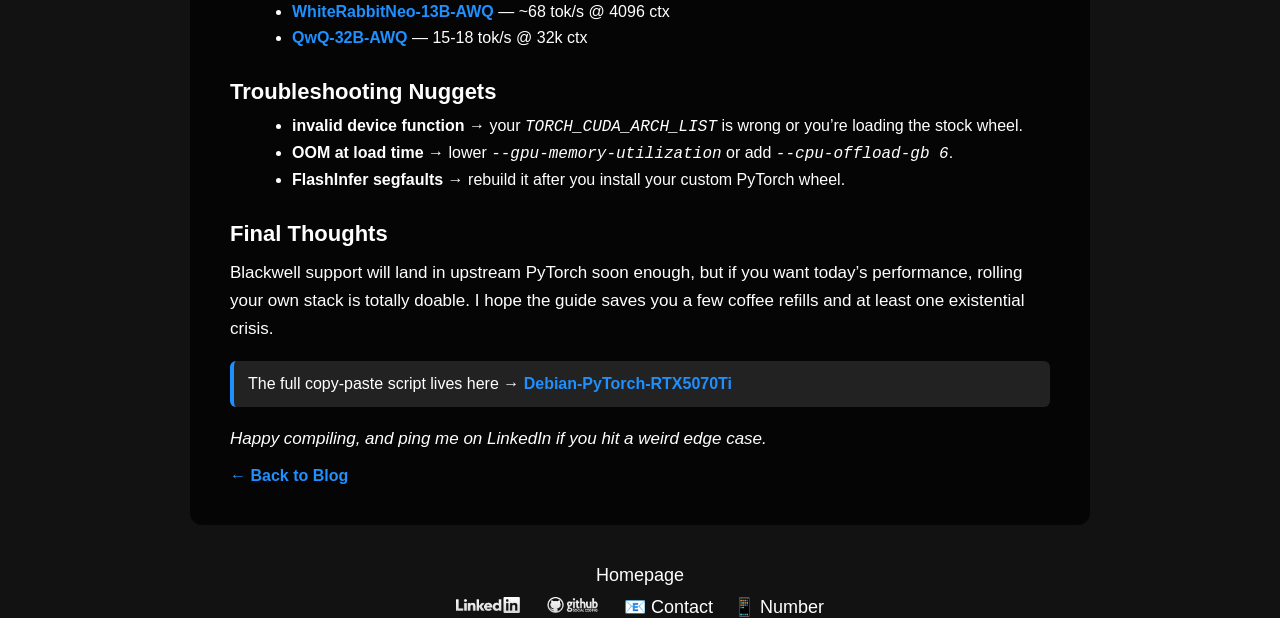
==== commit 18696e64: "Update index.html" ====
--- a/post1/index.html
+++ b/post1/index.html
@@ -1,187 +1,133 @@
 <!DOCTYPE html>
 <html lang="en">
-  <head>
-    <meta charset="UTF-8" />
-    <meta name="viewport" content="width=device-width, initial-scale=1.0" />
-    <meta name="author" content="Alen Peric" />
-    <meta
-      name="description"
-      content="How I shoe‑horned vLLM onto an RTX 5070 Ti (Blackwell, CUDA 12.8) under Debian 12—full story, full commands, and lessons learned."
-    />
-    <meta
-      name="keywords"
-      content="vLLM, PyTorch, CUDA 12.8, Blackwell GPU, RTX 5070 Ti, Debian 12, FlashInfer, AWQ, FP4, Alen Peric"
-    />
-    <title>vLLM on Debian 12 & RTX 5070 Ti — Full Story & Guide</title>
-    <link rel="icon" type="image/x-icon" href="../img/favicon.svg" />
-
-    <!-- ✨— original base styles —✨ -->
-    <style>
-      html,body{height:100%;margin:0;padding:0;}
-      canvas.scene{position:fixed;top:0;left:0;width:100%;height:100%;z-index:-1;background:#121212;}
-      body{font-family:-apple-system,BlinkMacSystemFont,'Segoe UI',Roboto,sans-serif;color:#fff;overflow-x:hidden;background:#121212;display:flex;flex-direction:column;min-height:100vh;}
-      .logo{margin:20px auto;font-size:42px;text-align:center;white-space:nowrap;}
-      .navbar{display:none;}
-      .blog-content{flex:1;margin:20px auto;width:90%;max-width:820px;background:rgba(0,0,0,.72);padding:40px;border-radius:12px;}
-      .blog-post h2{margin-top:0;font-size:28px}
-      .blog-post h3{margin:32px 0 12px;font-size:22px}
-      .blog-post p{margin:0 0 14px;font-size:17px;line-height:1.65}
-      .blog-post ul,.blog-post ol{margin:0 0 14px 22px}
-      .blog-post li{margin-bottom:8px}
-      .blog-post a{color:#1e90ff;text-decoration:none;font-weight:bold}
-      .blog-post a:hover{text-decoration:underline}
-      /* code blocks */
-      pre{background:#1e1e1e;color:#9cf;padding:14px;border-radius:8px;overflow-x:auto;font-size:15px;line-height:1.45}
-      code{font-family:Menlo,Consolas,monospace}
-      /* call‑out boxes */
-      .callout{background:#222;padding:14px;border-left:4px solid #1e90ff;border-radius:6px;margin:18px 0}
-      /* footer links */
-      .social-contact{display:flex;flex-direction:column;align-items:center;gap:10px;margin-bottom:24px}
-      .social-contact a.homepage{font-size:18px;color:#fff;text-decoration:none}
-      .contact-links{display:flex;align-items:center;gap:20px}
-      .social-contact img{width:64px;height:auto}
-      .social-contact a.contact,.social-contact a.number{color:#fff;text-decoration:none;font-size:18px;display:flex;align-items:center;gap:6px}
-      @media(max-width:800px){
-        .logo{font-size:28px}
-        .blog-content{padding:26px}
-        .blog-post h2{font-size:24px}
-        .blog-post h3{font-size:20px}
-        pre{font-size:14px}
-      }
-    </style>
-
-    <!-- keep your existing JS / CSS assets if used elsewhere -->
-    <script type="module" crossorigin src="../assets/index-b7d38c76.js"></script>
-    <link rel="stylesheet" href="../assets/index-5884692c.css" />
-  </head>
-
-  <body>
-    <canvas class="scene"></canvas>
-    <div class="logo">vLLM + RTX 5070 Ti = 🚀</div>
-
-    <main>
-      <div class="blog-content">
-        <div class="blog-post">
-          <h2>How I Got vLLM Running on a Brand‑New Blackwell GPU (and Survived)</h2>
-
-          <p>
-            Three‑and‑a‑half bleary‑eyed days, a pile of <code>cmake</code> errors, and one
-            <em>very</em> confused cat later, I can finally say: <strong>vLLM now runs on my RTX 5070 Ti
-            under Debian 12 with CUDA 12.8</strong>. If you’re holding a Blackwell card and wondering why
-            nothing “just works,” this post is for you.
-          </p>
-
-          <div class="callout">
-            <strong>Skip the chatter?</strong> All commands live in the repo →&nbsp;
-            <a href="https://github.com/alenperic/Debian-PyTorch-RTX5070Ti" target="_blank">
-              github.com/alenperic/Debian‑PyTorch‑RTX5070Ti
-            </a>
-          </div>
-
-          <h3>Why the pain?</h3>
-          <ul>
-            <li>
-              <strong>No official sm_120 wheel</strong> — PyTorch nightly tops out at Lovelace
-              (<code>sm_90</code>). Blackwell needs <code>sm_120</code>.
-            </li>
-            <li>
-              <strong>CUDA 12.8</strong> — bleeding‑edge runtime, but the only one the 50‑series driver
-              supports.
-            </li>
-            <li>
-              <strong>FlashInfer</strong> — fastest attention kernels out there, but they insist on a
-              matching compiler stack.
-            </li>
-          </ul>
-
-          <h3>Hardware &amp; Software Baseline</h3>
-          <ul>
-            <li>GPU: NVIDIA RTX 5070 Ti (16 GB VRAM, Blackwell)</li>
-            <li>OS: Debian 12 (Bookworm) — stock kernel 6.1</li>
-            <li>Driver: 545.xx or newer</li>
-            <li>CUDA Toolkit: 12.8 (local .deb repo)</li>
-            <li>Python: 3.11 (venv + Docker)</li>
-          </ul>
-
-          <h3>Step 1 — Install Driver &amp; CUDA 12.8</h3>
-          <pre><code class="language-bash"># Add NVIDIA repo key
-sudo install -m 0755 -d /etc/apt/keyrings
+<head>
+<meta charset="UTF-8">
+<meta name="viewport" content="width=device-width, initial-scale=1.0">
+<meta name="author" content="Alen Peric">
+<meta name="description" content="How I shoe‑horned vLLM onto an RTX 5070 Ti (Blackwell, CUDA 12.8) under Debian 12—full story, full commands, and lessons learned.">
+<meta name="keywords" content="vLLM, PyTorch, CUDA 12.8, Blackwell GPU, RTX 5070 Ti, Debian 12, FlashInfer, AWQ, FP4, Alen Peric">
+<title>vLLM on Debian 12 & RTX 5070 Ti — My Sleepless‑Night Guide</title>
+<link rel="icon" type="image/x-icon" href="../img/favicon.svg">
+<link href="https://fonts.googleapis.com/css2?family=Source+Code+Pro:wght@400;600&display=swap" rel="stylesheet">
+<style>
+html,body{height:100%;margin:0;padding:0}
+canvas.scene{position:fixed;top:0;left:0;width:100%;height:100%;z-index:-1;background:#121212}
+body{font-family:-apple-system,BlinkMacSystemFont,'Segoe UI',Roboto,sans-serif;color:#fff;overflow-x:hidden;background:#121212;display:flex;flex-direction:column;min-height:100vh}
+.logo{margin:20px auto 0;max-width:90%;font-size:40px;text-align:center;white-space:normal}
+.blog-content{flex:1;margin:100px auto 40px;width:92%;max-width:820px;background:rgba(0,0,0,.72);padding:40px;border-radius:12px}
+.blog-post h2{margin-top:0;font-size:28px}
+.blog-post h3{margin:32px 0 12px;font-size:22px}
+.blog-post p{margin:0 0 14px;font-size:17px;line-height:1.65}
+.blog-post ul,.blog-post ol{margin:0 0 14px 22px}
+.blog-post li{margin-bottom:8px}
+.blog-post a{color:#1e90ff;text-decoration:none;font-weight:bold}
+.blog-post a:hover{text-decoration:underline}
+pre{background:#1e1e1e;color:#c9e3ff;padding:20px 56px 20px 20px;border-radius:10px;overflow-x:auto;font-size:15px;line-height:1.45;position:relative}
+code{font-family:'Source Code Pro',Menlo,Consolas,monospace;font-style:italic;font-weight:400}
+.copy-btn{position:absolute;top:12px;right:12px;background:#1e90ff;border:none;color:#fff;padding:4px 12px;font-size:12px;border-radius:4px;cursor:pointer;opacity:.85;transition:opacity .2s;z-index:2}
+.copy-btn:hover{opacity:1}
+.callout{background:#222;padding:14px;border-left:4px solid #1e90ff;border-radius:6px;margin:18px 0}
+.social-contact{margin:0 auto 24px;display:flex;flex-direction:column;align-items:center;gap:10px}
+.social-contact a.homepage{font-size:18px;color:#fff;text-decoration:none}
+.contact-links{display:flex;align-items:center;gap:20px}
+.social-contact img{width:64px;height:auto}
+.social-contact a.contact,.social-contact a.number{color:#fff;text-decoration:none;font-size:18px;display:flex;align-items:center;gap:6px}
+@media(max-width:800px){
+.logo{font-size:28px;margin-top:14px}
+.blog-content{margin:86px auto 34px;padding:26px}
+.blog-post h2{font-size:24px}
+.blog-post h3{font-size:20px}
+pre{font-size:14px;padding:18px 46px 18px 18px}
+}
+@media(max-width:600px){
+.logo{font-size:22px;margin-top:10px}
+.blog-content{margin:70px auto 30px;padding:20px}
+.blog-post h2{font-size:20px}
+.blog-post p{font-size:14px}
+.social-contact a.homepage{font-size:16px}
+.contact-links{gap:14px}
+.social-contact img{width:56px}
+.social-contact a.contact,.social-contact a.number{font-size:15px}
+}
+</style>
+</head>
+<body>
+<canvas class="scene"></canvas>
+<div class="logo">Blackwell Brawl — vLLM meets RTX 5070 Ti 🥊🚀</div>
+<main>
+<div class="blog-content">
+<div class="blog-post">
+<h2>How I Got vLLM Running on a Brand‑New Blackwell GPU (and Survived)</h2>
+<p>Three‑and‑a‑half bleary‑eyed days, a pile of <code>cmake</code> errors, and one <em>very</em> confused cat later, I can finally say: <strong>vLLM now runs on my RTX 5070 Ti under Debian 12 with CUDA 12.8</strong>. If you’re holding a Blackwell card and wondering why nothing “just works,” this post is for you.</p>
+<div class="callout"><strong>Skip the chatter?</strong> All commands live in the repo → <a href="https://github.com/alenperic/Debian-PyTorch-RTX5070Ti" target="_blank">github.com/alenperic/Debian‑PyTorch‑RTX5070Ti</a></div>
+<h3>Why the pain?</h3>
+<ul>
+<li><strong>No official <code>sm_120</code> wheel</strong> — PyTorch nightly tops out at Lovelace (<code>sm_90</code>). Blackwell needs <code>sm_120</code>.</li>
+<li><strong>CUDA 12.8</strong> — bleeding‑edge runtime, but the only one the 50‑series driver supports.</li>
+<li><strong>FlashInfer</strong> — fastest attention kernels out there, but they insist on a matching compiler stack.</li>
+</ul>
+<p>In other words, the perfect storm of “it should work in theory” and “why is my coffee mug screaming?”</p>
+<h3>Hardware & Software Baseline</h3>
+<ul>
+<li>GPU: NVIDIA RTX 5070 Ti (16 GB VRAM, Blackwell)</li>
+<li>OS: Debian 12 (Bookworm) — stock kernel 6.1</li>
+<li>Driver: 545.xx or newer</li>
+<li>CUDA Toolkit: 12.8</li>
+<li>Python: 3.11 (venv + Docker)</li>
+</ul>
+<h3>Step 1 — Install Driver & CUDA 12.8</h3>
+<p>First we exorcise <em>nouveau</em>, add the CUDA repo, and pray we don’t typo the URL.</p>
+<pre><code class="language-bash">sudo install -m 0755 -d /etc/apt/keyrings
 curl -fsSL https://developer.download.nvidia.com/compute/cuda/repos/debian12/x86_64/3bf863cc.pub \
   | sudo gpg --dearmor -o /etc/apt/keyrings/nvidia-drivers.gpg
-
-# Add CUDA repo
 echo 'deb [signed-by=/etc/apt/keyrings/nvidia-drivers.gpg] \
 https://developer.download.nvidia.com/compute/cuda/repos/debian12/x86_64/ /' \
 | sudo tee /etc/apt/sources.list.d/nvidia-cuda.list
-
 sudo apt update
 sudo apt install -y nvidia-driver cuda
 sudo reboot</code></pre>
-
-          <p class="callout">
-            After reboot, verify with <code>nvidia-smi</code>. You should see CUDA 12.8 and the
-            <em>Blackwell</em> device name.
-          </p>
-
-          <h3>Step 2 — Build PyTorch for Blackwell</h3>
-          <p>
-            Nightly wheels choke on <code>sm_120</code>, so we compile. AVX‑512 makes a real difference
-            on modern Intel chips, so I turned it on.
-          </p>
-
-          <pre><code class="language-bash">git clone --recursive https://github.com/pytorch/pytorch
+<p class="callout">After reboot, verify with <code>nvidia-smi</code>. You should see CUDA 12.8 and a shiny Blackwell device name. If you don’t, welcome to Groundhog Day — repeat until reality matches documentation.</p>
+<h3>Step 2 — Build PyTorch for Blackwell</h3>
+<p>Nightly wheels choke on <code>sm_120</code>, so we compile. AVX‑512 makes a real difference on modern Intel chips, so I turned it on.</p>
+<pre><code class="language-bash">git clone --recursive https://github.com/pytorch/pytorch
 cd pytorch
-
 export USE_CUDA=1
 export CUDA_HOME=/usr/local/cuda
-export TORCH_CUDA_ARCH_LIST="12.0"        # Blackwell
+export TORCH_CUDA_ARCH_LIST="12.0"
 export MAX_JOBS=$(nproc)
-export CMAKE_PREFIX_PATH=$(python3 -c "import sysconfig, json, os; print(sysconfig.get_paths()['data'])")
-
+export CMAKE_PREFIX_PATH=$(python3 -c "import sysconfig; print(sysconfig.get_paths()['data'])")
 pip install -r requirements.txt
 pip install ninja cmake pyyaml
-
 python setup.py clean
 python setup.py bdist_wheel
-pip install dist/torch-*.whl   # ≈45 min on 16‑core box</code></pre>
-
-          <h3>Step 3 — Build the Docker Image (vLLM + FlashInfer)</h3>
-          <pre><code class="language-dockerfile"># Dockerfile (excerpt)
-FROM nvcr.io/nvidia/pytorch:25.03-py3
-
+pip install dist/torch-*.whl</code></pre>
+<h3>Step 3 — Build the Docker Image (vLLM + FlashInfer)</h3>
+<p>Because nothing says “I love repetition” like compiling <em>again</em> inside a container.</p>
+<pre><code class="language-dockerfile">FROM nvcr.io/nvidia/pytorch:25.03-py3
 ENV TORCH_CUDA_ARCH_LIST='12.0+PTX'
 RUN apt-get update && apt-get install -y git cmake ccache python3-dev
-
-# FlashInfer
 RUN git clone https://github.com/flashinfer-ai/flashinfer.git --recursive /flashinfer
 WORKDIR /flashinfer
 RUN pip install -e . -v
-
-# vLLM
 RUN git clone https://github.com/vllm-project/vllm.git /vllm
 WORKDIR /vllm
 RUN pip install -r requirements/build.txt
 RUN python setup.py develop
 CMD ["bash"]</code></pre>
-
-          <pre><code class="language-bash">mkdir -p ~/vllm/ccache
+<pre><code class="language-bash">mkdir -p ~/vllm/ccache
 docker build -t vllm-cu128 -f Dockerfile .</code></pre>
-
-          <h3>Step 4 — Pull Some Models</h3>
-          <pre><code class="language-bash">huggingface-cli login
+<h3>Step 4 — Pull Some Models</h3>
+<p>Time to hoard weights like a dragon.</p>
+<pre><code class="language-bash">huggingface-cli login
 huggingface-cli download Qwen/QwQ-32B-AWQ \
   --local-dir /models/QwQ-32B-AWQ --local-dir-use-symlinks False
-
-# Lighter options
 huggingface-cli download TheBloke/WhiteRabbitNeo-13B-AWQ \
   --local-dir /models/WhiteRabbitNeo-13B-AWQ
 huggingface-cli download nvidia/DeepSeek-R1-FP4 \
   --local-dir /models/DeepSeek-R1-FP4</code></pre>
-
-          <h3>Step 5 — Launch vLLM</h3>
-          <p>Here’s the command that finally stuck the landing ⬇️</p>
-
-          <pre><code class="language-bash">docker run --gpus all --ipc=host --ulimit memlock=-1 --ulimit stack=67108864 \
+<h3>Step 5 — Launch vLLM</h3>
+<p>The moment of truth. If this fails, scroll back to Step 1 and pretend you never saw this line.</p>
+<pre><code class="language-bash">docker run --gpus all --ipc=host --ulimit memlock=-1 --ulimit stack=67108864 \
   -p 8000:8000 -v /models:/models \
   -e VLLM_ATTENTION_BACKEND=FLASHINFER \
   vllm-cu128 \
@@ -194,73 +140,41 @@
     --enable-reasoning \
     --reasoning-parser deepseek_r1 \
     --max-model-len 32768</code></pre>
-
-          <p>
-            The server starts on <code>localhost:8000</code> with an OpenAI‑compatible endpoint.
-            A quick sanity check:
-          </p>
-
-          <pre><code class="language-bash">curl http://localhost:8000/v1/completions \
+<p>The server starts on <code>localhost:8000</code>. A quick sanity check:</p>
+<pre><code class="language-bash">curl http://localhost:8000/v1/completions \
   -H "Content-Type: application/json" \
   -d '{"model":"Qwen/QwQ-32B-AWQ","prompt":"Write a haiku about snow.","max_tokens":64}'</code></pre>
-
-          <h3>Benchmarks (Real‑World)</h3>
-          <ul>
-            <li><strong>DeepSeek‑R1‑FP4 (7B)</strong> — ~120 tok/s @ 4096 ctx</li>
-            <li><strong>WhiteRabbitNeo‑13B‑AWQ</strong> — ~68 tok/s @ 4096 ctx</li>
-            <li><strong>QwQ‑32B‑AWQ</strong> — 15‑18 tok/s @ 32k ctx (still <em>usable</em>!)</li>
-          </ul>
-
-          <h3>Troubleshooting Nuggets</h3>
-          <ul>
-            <li>
-              <strong>“invalid device function”</strong> → your <code>TORCH_CUDA_ARCH_LIST</code> is
-              wrong or you’re loading the stock wheel.
-            </li>
-            <li>
-              <strong>OOM at load time</strong> → lower <code>--gpu-memory-utilization</code> or add
-              <code>--cpu-offload-gb 6</code>.
-            </li>
-            <li>
-              <strong>FlashInfer segfaults</strong> → rebuild it <em>after</em> you install your
-              custom PyTorch wheel.
-            </li>
-          </ul>
-
-          <h3>Final Thoughts</h3>
-          <p>
-            Blackwell support will land in upstream PyTorch soon enough, but if you want <em>today’s</em>
-            performance, rolling your own stack is totally doable. I hope the guide saves you a few
-            coffee refills and at least one existential crisis.
-          </p>
-
-          <p class="callout">
-            The full copy‑paste script lives here →&nbsp;
-            <a href="https://github.com/alenperic/Debian-PyTorch-RTX5070Ti" target="_blank">
-              Debian‑PyTorch‑RTX5070Ti
-            </a>
-          </p>
-
-          <p><em>Happy compiling, and ping me on LinkedIn if you hit a weird edge case.</em></p>
-
-          <a href="../" class="read-more">← Back to Blog</a>
-        </div>
-      </div>
-    </main>
-
-    <div class="social-contact">
-      <a href="https://alenperic.com" target="_blank" class="homepage">Homepage</a>
-
-      <div class="contact-links">
-        <a href="https://www.linkedin.com/in/alen-peric/" target="_blank" class="linkedin" aria-label="LinkedIn Profile">
-          <img src="../img/linkedin-icon.png" alt="LinkedIn Profile Icon" />
-        </a>
-        <a href="https://github.com/alenperic" target="_blank" class="github" aria-label="GitHub Profile">
-          <img src="../img/github-icon.png" alt="GitHub Profile Icon" />
-        </a>
-        <a href="mailto:alenperic@protonmail.com" class="contact">📧 Contact</a>
-        <a href="tel:5485881420" class="number">📱 Number</a>
-      </div>
-    </div>
-  </body>
+<h3>Benchmarks (Real‑World)</h3>
+<ul>
+<li><strong><a href="https://huggingface.co/nvidia/DeepSeek-R1-FP4" target="_blank">DeepSeek‑R1‑FP4 (7B)</a></strong> — ~120 tok/s @ 4096 ctx</li>
+<li><strong><a href="https://huggingface.co/TheBloke/WhiteRabbitNeo-13B-AWQ" target="_blank">WhiteRabbitNeo‑13B‑AWQ</a></strong> — ~68 tok/s @ 4096 ctx</li>
+<li><strong><a href="https://huggingface.co/Qwen/QwQ-32B-AWQ" target="_blank">QwQ‑32B‑AWQ</a></strong> — 15‑18 tok/s @ 32k ctx</li>
+</ul>
+<h3>Troubleshooting Nuggets</h3>
+<ul>
+<li><strong>invalid device function</strong> → your <code>TORCH_CUDA_ARCH_LIST</code> is wrong or you’re loading the stock wheel.</li>
+<li><strong>OOM at load time</strong> → lower <code>--gpu-memory-utilization</code> or add <code>--cpu-offload-gb 6</code>.</li>
+<li><strong>FlashInfer segfaults</strong> → rebuild it after you install your custom PyTorch wheel.</li>
+</ul>
+<h3>Final Thoughts</h3>
+<p>Blackwell support will land in upstream PyTorch soon enough, but if you want today’s performance, rolling your own stack is totally doable. I hope the guide saves you a few coffee refills and at least one existential crisis.</p>
+<div class="callout">The full copy‑paste script lives here → <a href="https://github.com/alenperic/Debian-PyTorch-RTX5070Ti" target="_blank">Debian‑PyTorch‑RTX5070Ti</a></div>
+<p><em>Happy compiling, and ping me on LinkedIn if you hit a weird edge case.</em></p>
+<a href="../" class="read-more">← Back to Blog</a>
+</div>
+</div>
+</main>
+<div class="social-contact">
+<a href="https://alenperic.com" target="_blank" class="homepage">Homepage</a>
+<div class="contact-links">
+<a href="https://www.linkedin.com/in/alen-peric/" target="_blank" class="linkedin"><img src="../img/linkedin-icon.png" alt="LinkedIn Profile Icon"></a>
+<a href="https://github.com/alenperic" target="_blank" class="github"><img src="../img/github-icon.png" alt="GitHub Profile Icon"></a>
+<a href="mailto:alenperic@protonmail.com" class="contact">📧 Contact</a>
+<a href="tel:5485881420" class="number">📱 Number</a>
+</div>
+</div>
+<script>
+document.addEventListener('DOMContentLoaded',()=>{document.querySelectorAll('pre').forEach(pre=>{const btn=document.createElement('button');btn.className='copy-btn';btn.textContent='Copy';pre.appendChild(btn);btn.addEventListener('click',()=>{navigator.clipboard.writeText(pre.innerText).then(()=>{btn.textContent='Copied!';setTimeout(()=>btn.textContent='Copy',1600);});});});});
+</script>
+</body>
 </html>
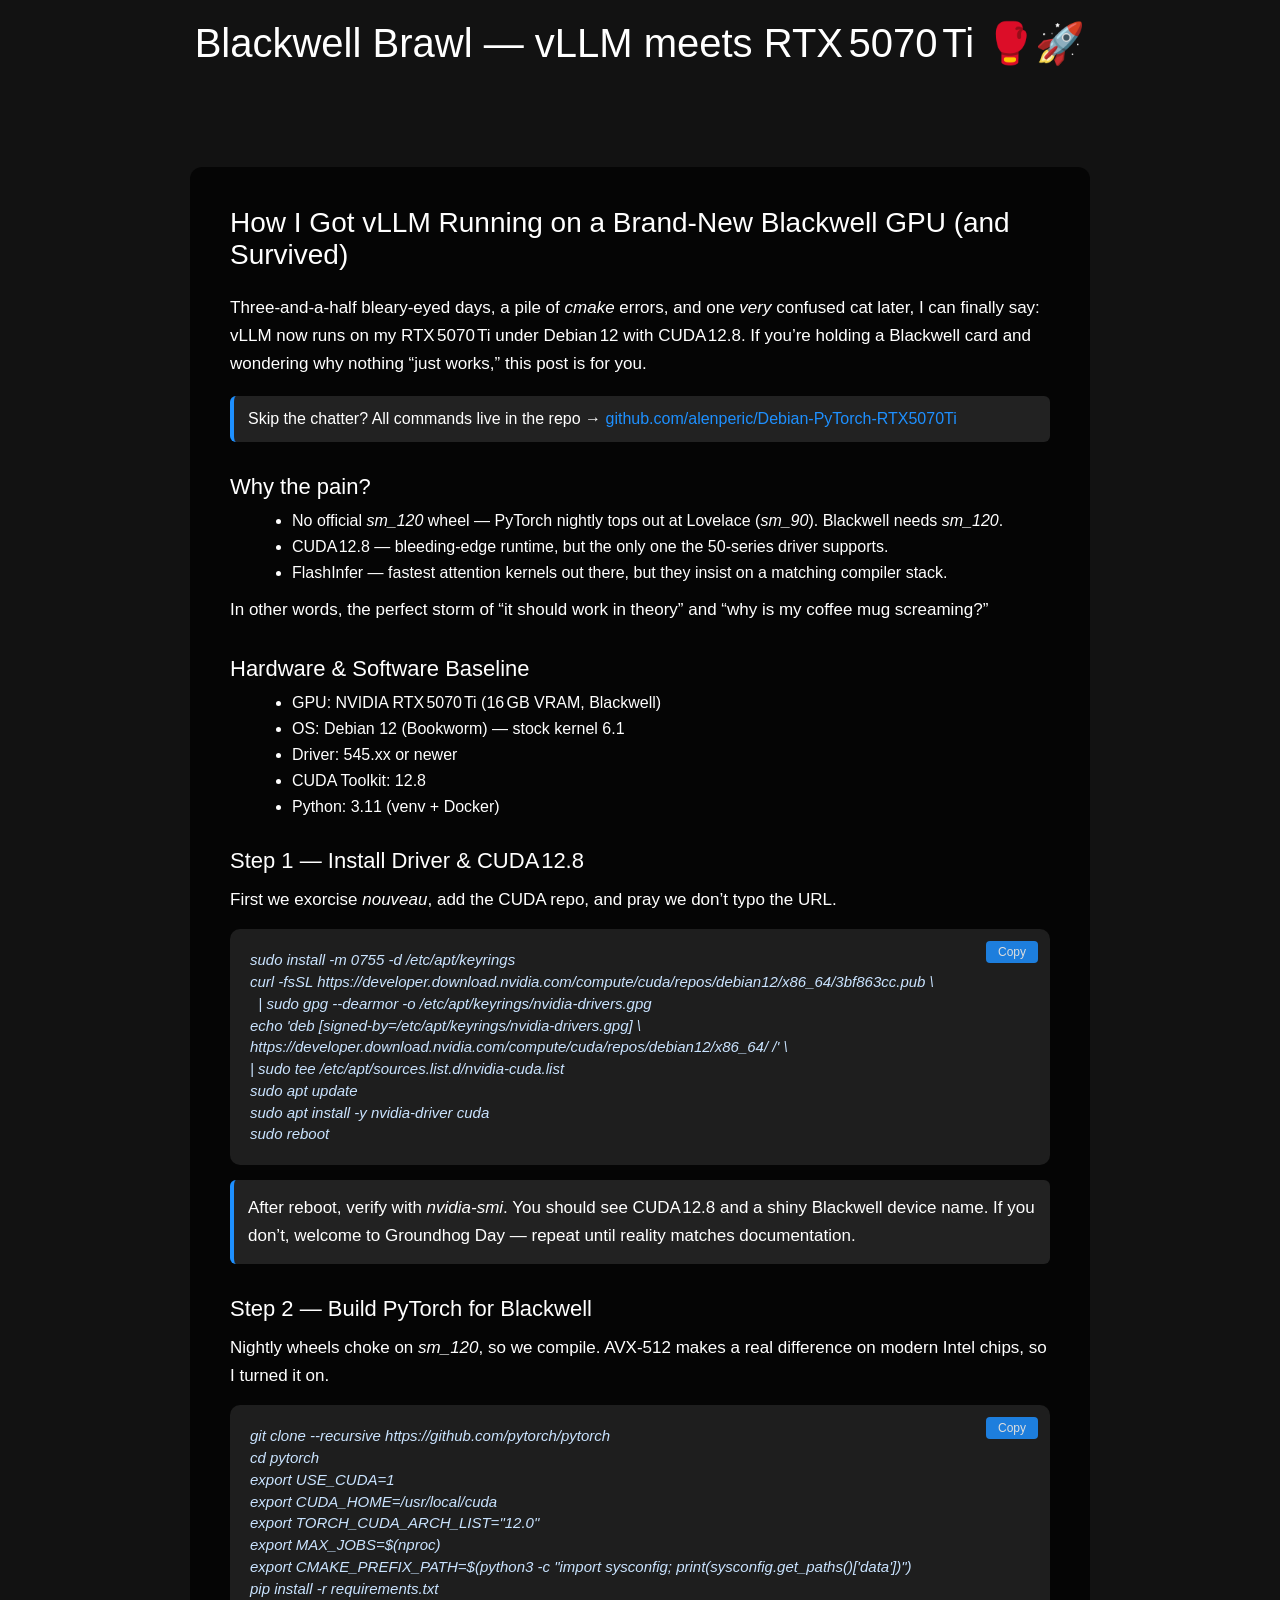
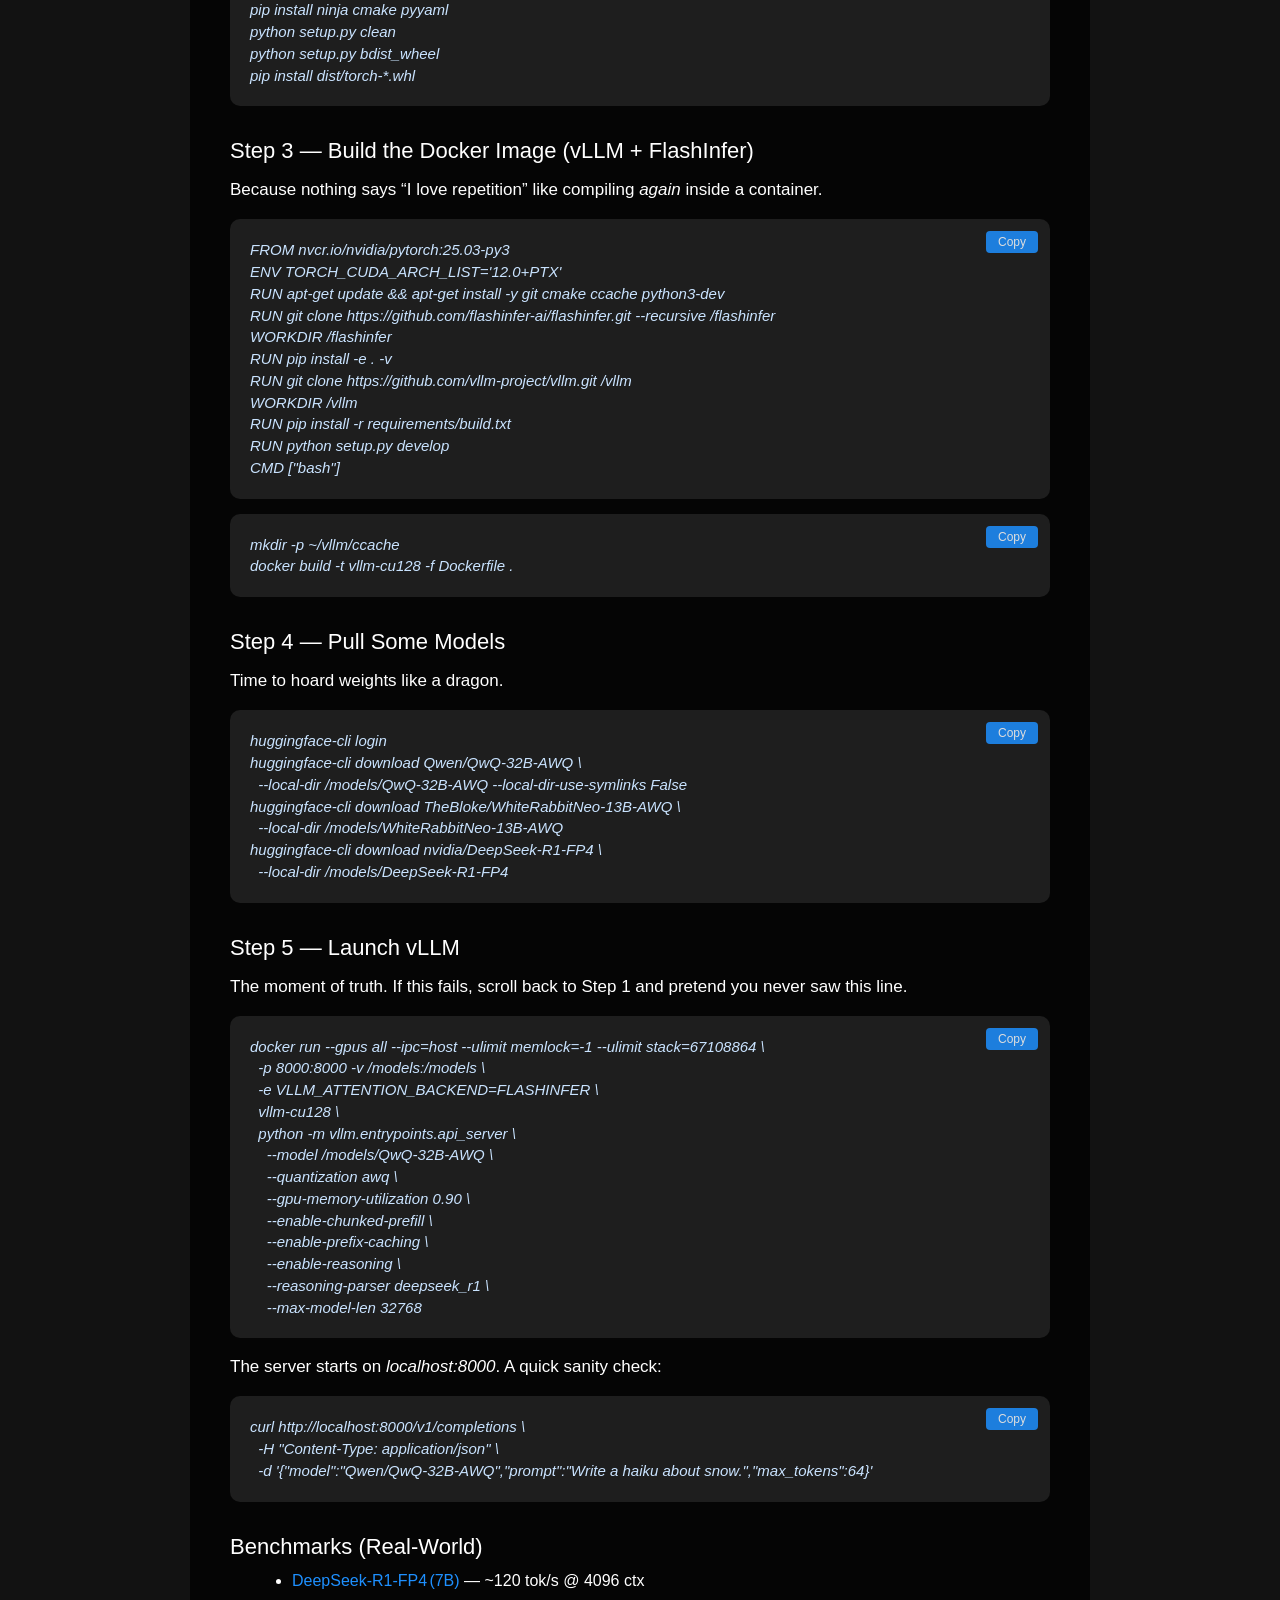
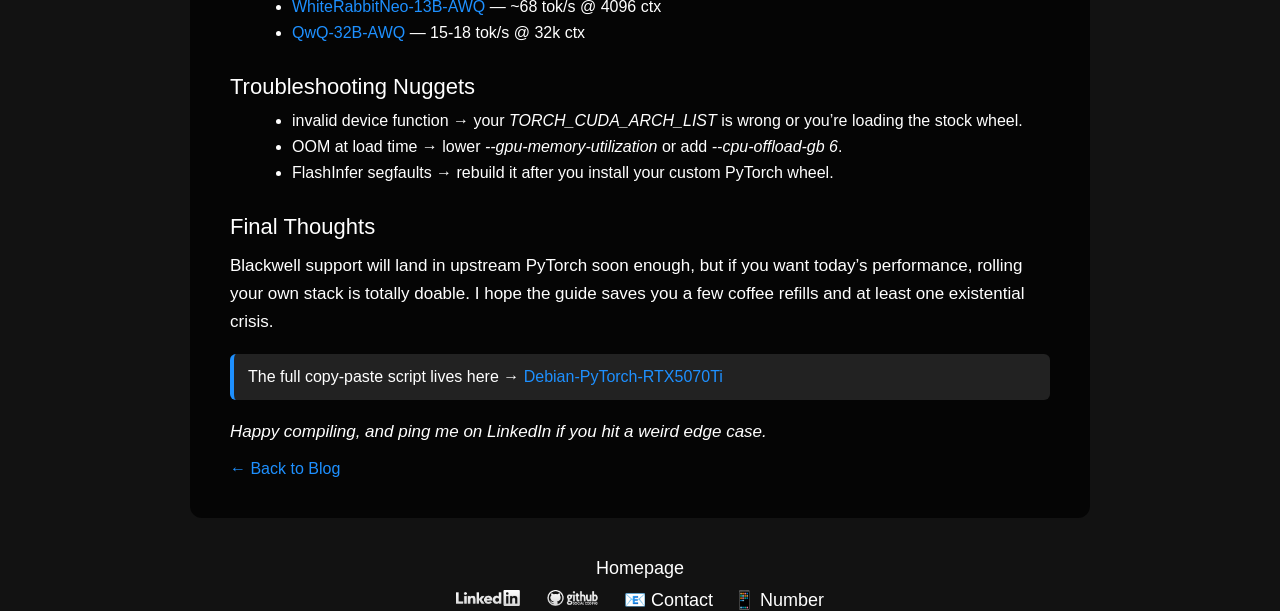
==== commit 3391a08f: "Update index.html" ====
--- a/post1/index.html
+++ b/post1/index.html
@@ -12,7 +12,8 @@
 <style>
 html,body{height:100%;margin:0;padding:0}
 canvas.scene{position:fixed;top:0;left:0;width:100%;height:100%;z-index:-1;background:#121212}
-body{font-family:-apple-system,BlinkMacSystemFont,'Segoe UI',Roboto,sans-serif;color:#fff;overflow-x:hidden;background:#121212;display:flex;flex-direction:column;min-height:100vh}
+body{font-family:Helvetica !important;font-weight:300 !important;color:#fff;overflow-x:hidden;background:#121212;display:flex;flex-direction:column;min-height:100vh}
+*{font-family:Helvetica !important;font-weight:300 !important;}
 .logo{margin:20px auto 0;max-width:90%;font-size:40px;text-align:center;white-space:normal}
 .blog-content{flex:1;margin:100px auto 40px;width:92%;max-width:820px;background:rgba(0,0,0,.72);padding:40px;border-radius:12px}
 .blog-post h2{margin-top:0;font-size:28px}
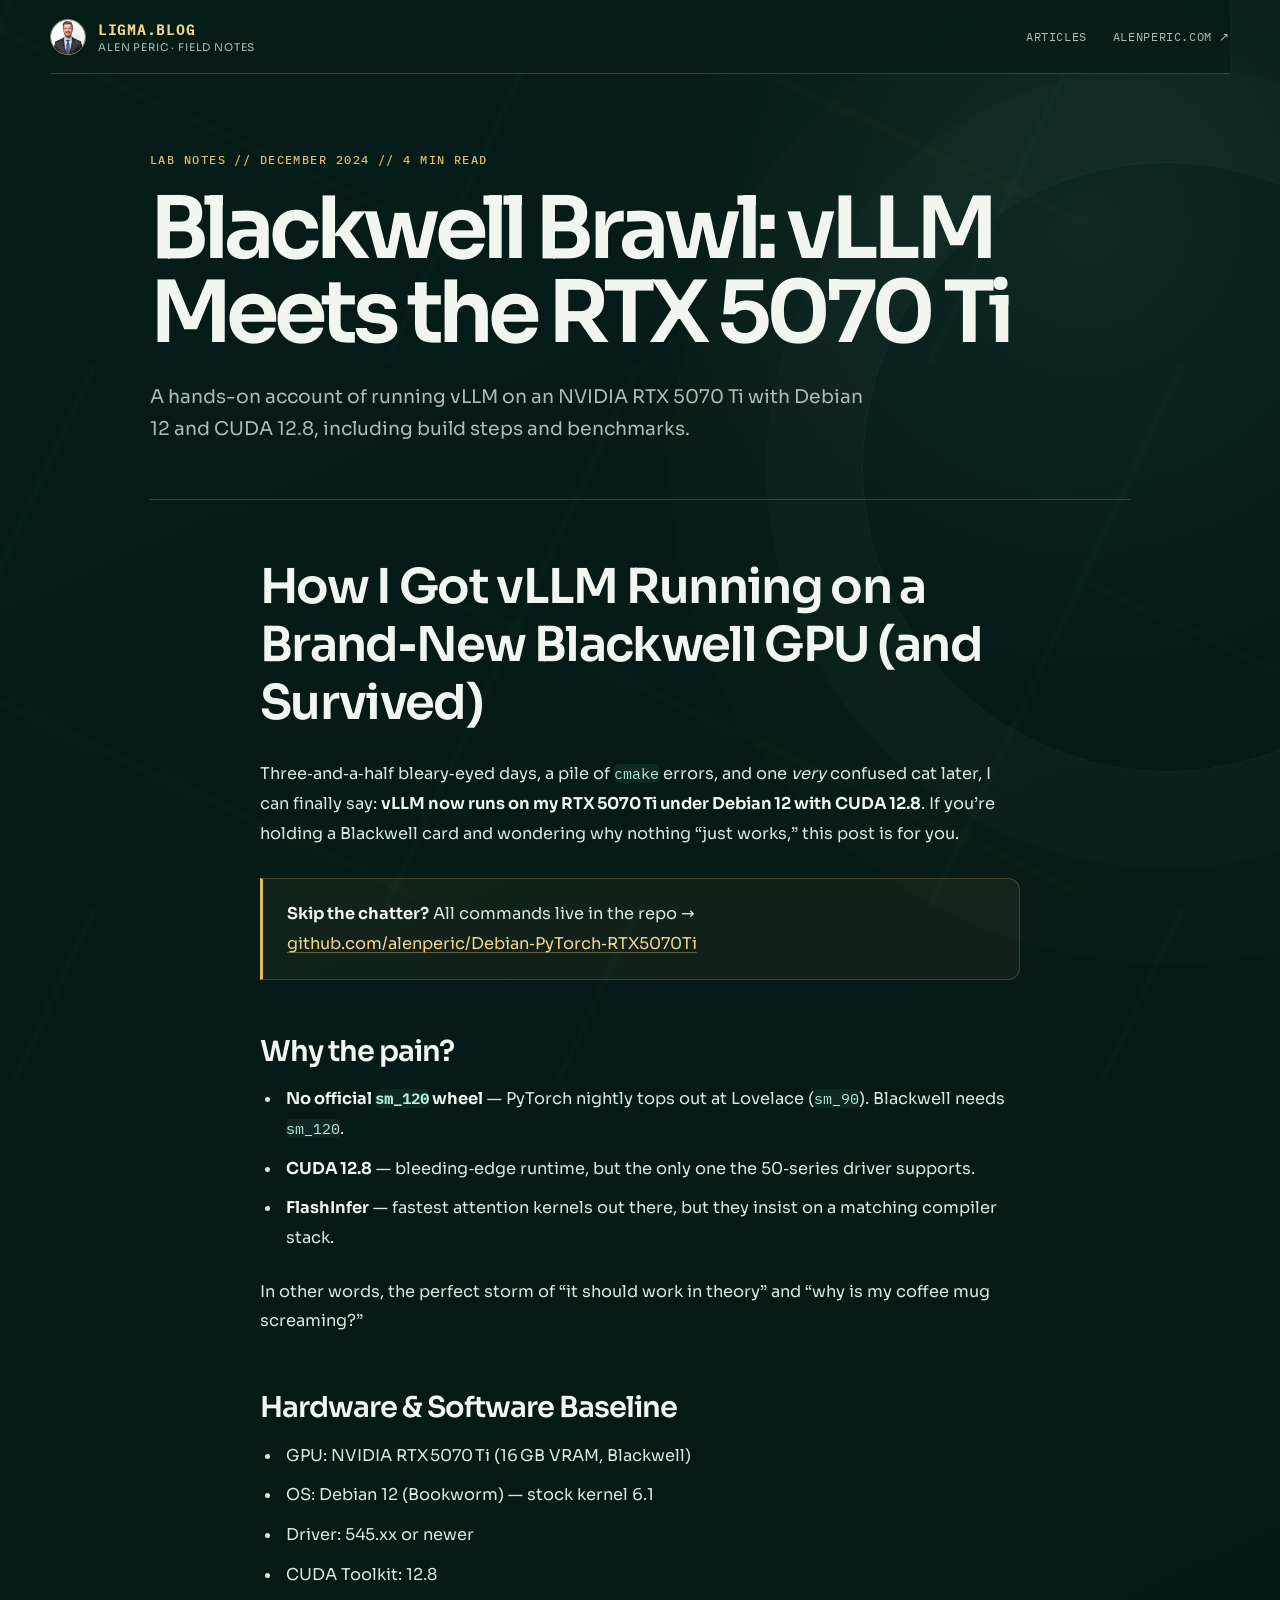
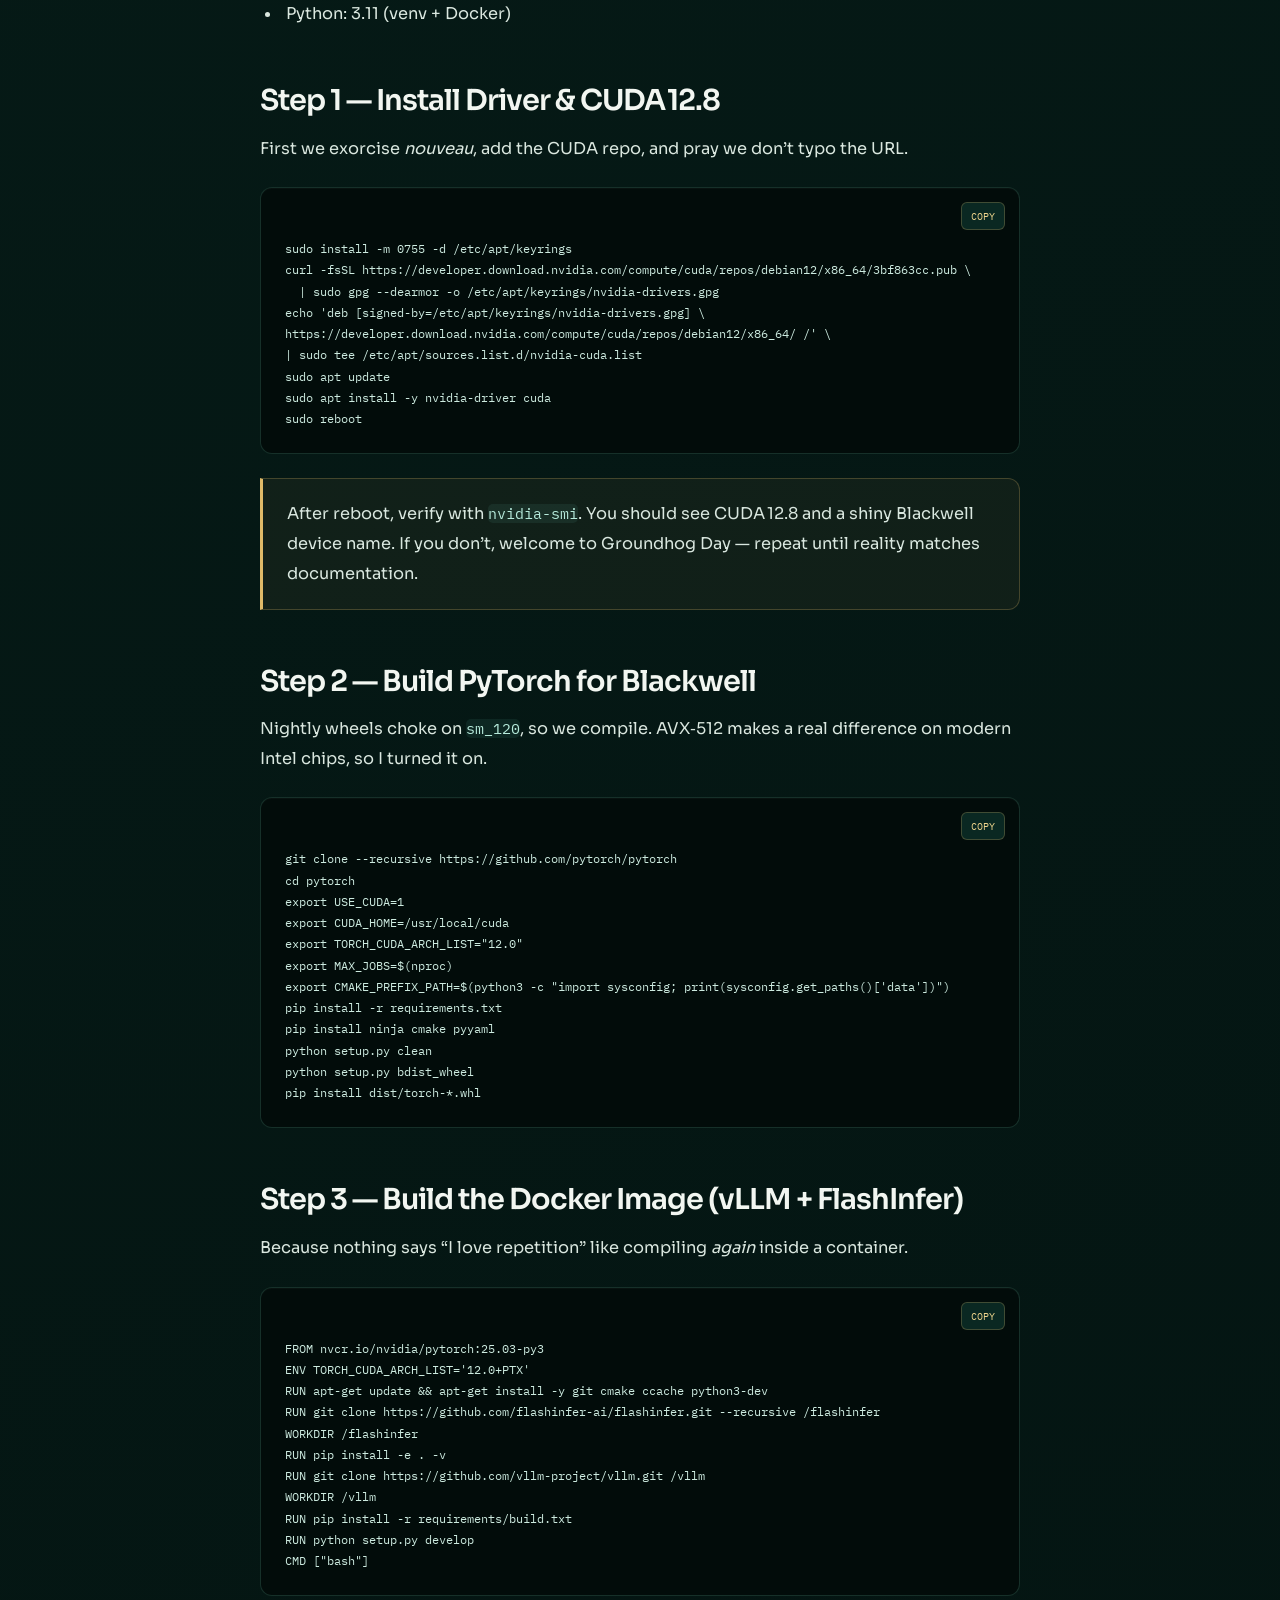
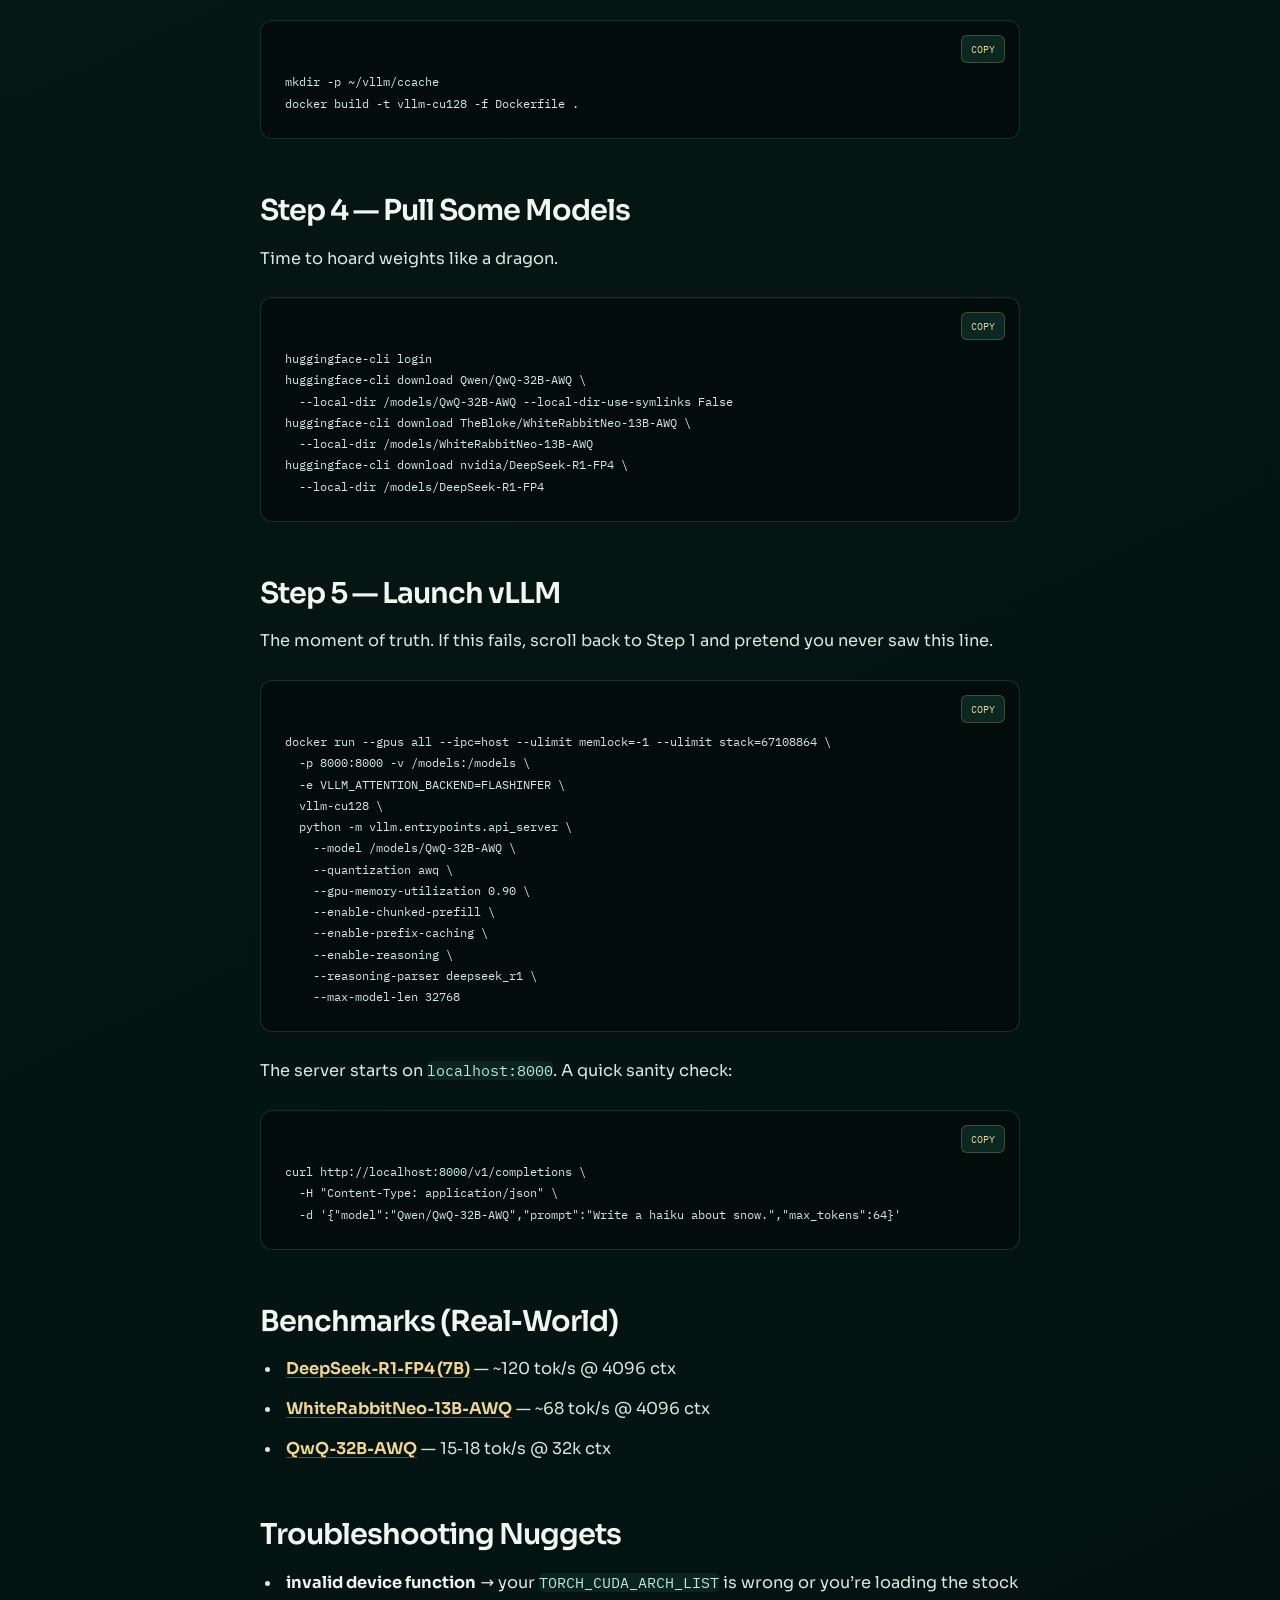
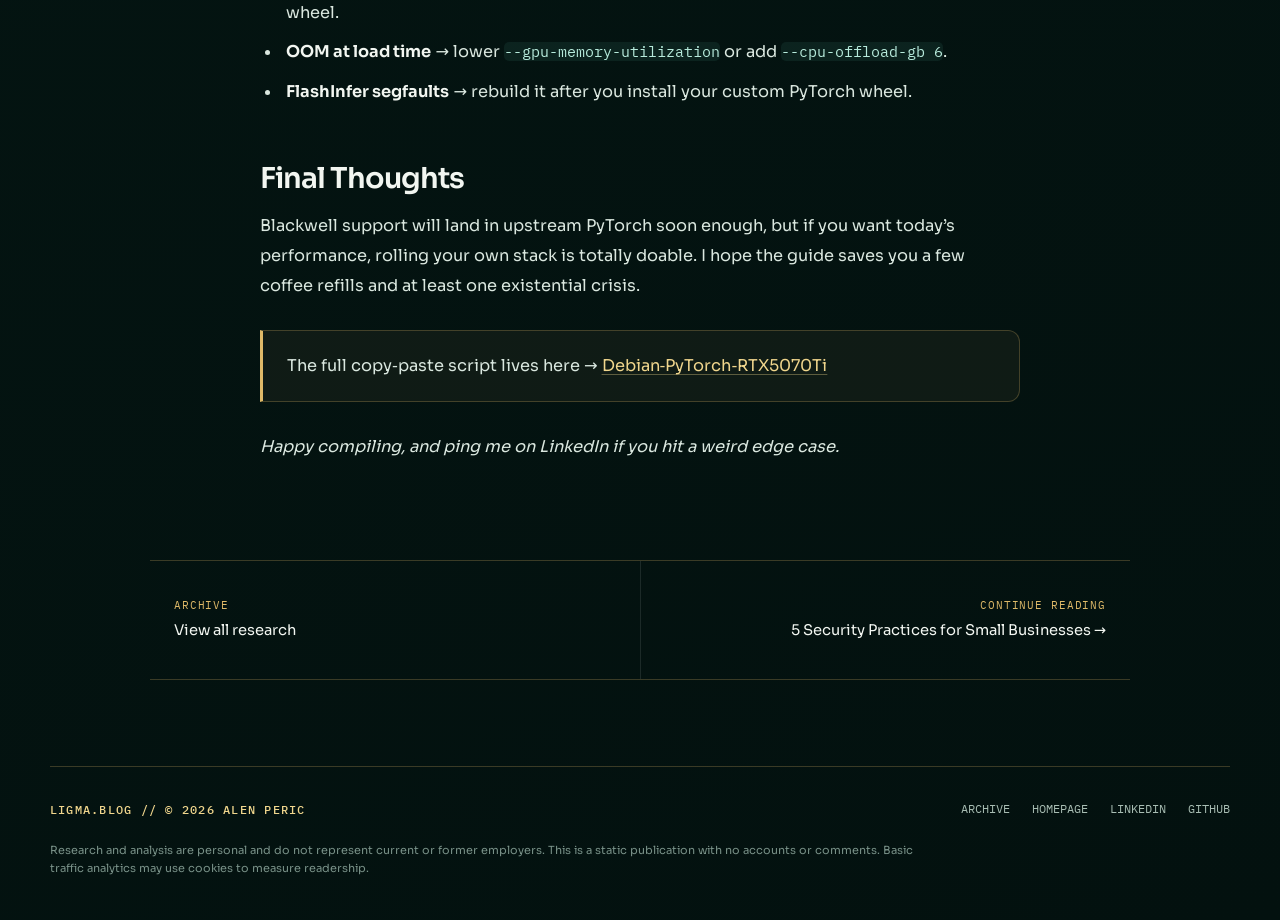
==== commit 79f0c959: "Redesign blog for focused reading and reliable assets" ====
--- a/post1/index.html
+++ b/post1/index.html
@@ -1,181 +1,193 @@
-<!DOCTYPE html>
-<html lang="en">
-<head>
-<meta charset="UTF-8">
-<meta name="viewport" content="width=device-width, initial-scale=1.0">
-<meta name="author" content="Alen Peric">
-<meta name="description" content="How I shoe‑horned vLLM onto an RTX 5070 Ti (Blackwell, CUDA 12.8) under Debian 12—full story, full commands, and lessons learned.">
-<meta name="keywords" content="vLLM, PyTorch, CUDA 12.8, Blackwell GPU, RTX 5070 Ti, Debian 12, FlashInfer, AWQ, FP4, Alen Peric">
-<title>vLLM on Debian 12 & RTX 5070 Ti — My Sleepless‑Night Guide</title>
-<link rel="icon" type="image/x-icon" href="../img/favicon.svg">
-<link href="https://fonts.googleapis.com/css2?family=Source+Code+Pro:wght@400;600&display=swap" rel="stylesheet">
-<style>
-html,body{height:100%;margin:0;padding:0}
-canvas.scene{position:fixed;top:0;left:0;width:100%;height:100%;z-index:-1;background:#121212}
-body{font-family:Helvetica !important;font-weight:300 !important;color:#fff;overflow-x:hidden;background:#121212;display:flex;flex-direction:column;min-height:100vh}
-*{font-family:Helvetica !important;font-weight:300 !important;}
-.logo{margin:20px auto 0;max-width:90%;font-size:40px;text-align:center;white-space:normal}
-.blog-content{flex:1;margin:100px auto 40px;width:92%;max-width:820px;background:rgba(0,0,0,.72);padding:40px;border-radius:12px}
-.blog-post h2{margin-top:0;font-size:28px}
-.blog-post h3{margin:32px 0 12px;font-size:22px}
-.blog-post p{margin:0 0 14px;font-size:17px;line-height:1.65}
-.blog-post ul,.blog-post ol{margin:0 0 14px 22px}
-.blog-post li{margin-bottom:8px}
-.blog-post a{color:#1e90ff;text-decoration:none;font-weight:bold}
-.blog-post a:hover{text-decoration:underline}
-pre{background:#1e1e1e;color:#c9e3ff;padding:20px 56px 20px 20px;border-radius:10px;overflow-x:auto;font-size:15px;line-height:1.45;position:relative}
-code{font-family:'Source Code Pro',Menlo,Consolas,monospace;font-style:italic;font-weight:400}
-.copy-btn{position:absolute;top:12px;right:12px;background:#1e90ff;border:none;color:#fff;padding:4px 12px;font-size:12px;border-radius:4px;cursor:pointer;opacity:.85;transition:opacity .2s;z-index:2}
-.copy-btn:hover{opacity:1}
-.callout{background:#222;padding:14px;border-left:4px solid #1e90ff;border-radius:6px;margin:18px 0}
-.social-contact{margin:0 auto 24px;display:flex;flex-direction:column;align-items:center;gap:10px}
-.social-contact a.homepage{font-size:18px;color:#fff;text-decoration:none}
-.contact-links{display:flex;align-items:center;gap:20px}
-.social-contact img{width:64px;height:auto}
-.social-contact a.contact,.social-contact a.number{color:#fff;text-decoration:none;font-size:18px;display:flex;align-items:center;gap:6px}
-@media(max-width:800px){
-.logo{font-size:28px;margin-top:14px}
-.blog-content{margin:86px auto 34px;padding:26px}
-.blog-post h2{font-size:24px}
-.blog-post h3{font-size:20px}
-pre{font-size:14px;padding:18px 46px 18px 18px}
-}
-@media(max-width:600px){
-.logo{font-size:22px;margin-top:10px}
-.blog-content{margin:70px auto 30px;padding:20px}
-.blog-post h2{font-size:20px}
-.blog-post p{font-size:14px}
-.social-contact a.homepage{font-size:16px}
-.contact-links{gap:14px}
-.social-contact img{width:56px}
-.social-contact a.contact,.social-contact a.number{font-size:15px}
-}
-</style>
-</head>
-<body>
-<canvas class="scene"></canvas>
-<div class="logo">Blackwell Brawl — vLLM meets RTX 5070 Ti 🥊🚀</div>
-<main>
-<div class="blog-content">
-<div class="blog-post">
-<h2>How I Got vLLM Running on a Brand‑New Blackwell GPU (and Survived)</h2>
-<p>Three‑and‑a‑half bleary‑eyed days, a pile of <code>cmake</code> errors, and one <em>very</em> confused cat later, I can finally say: <strong>vLLM now runs on my RTX 5070 Ti under Debian 12 with CUDA 12.8</strong>. If you’re holding a Blackwell card and wondering why nothing “just works,” this post is for you.</p>
-<div class="callout"><strong>Skip the chatter?</strong> All commands live in the repo → <a href="https://github.com/alenperic/Debian-PyTorch-RTX5070Ti" target="_blank">github.com/alenperic/Debian‑PyTorch‑RTX5070Ti</a></div>
-<h3>Why the pain?</h3>
-<ul>
-<li><strong>No official <code>sm_120</code> wheel</strong> — PyTorch nightly tops out at Lovelace (<code>sm_90</code>). Blackwell needs <code>sm_120</code>.</li>
-<li><strong>CUDA 12.8</strong> — bleeding‑edge runtime, but the only one the 50‑series driver supports.</li>
-<li><strong>FlashInfer</strong> — fastest attention kernels out there, but they insist on a matching compiler stack.</li>
-</ul>
-<p>In other words, the perfect storm of “it should work in theory” and “why is my coffee mug screaming?”</p>
-<h3>Hardware & Software Baseline</h3>
-<ul>
-<li>GPU: NVIDIA RTX 5070 Ti (16 GB VRAM, Blackwell)</li>
-<li>OS: Debian 12 (Bookworm) — stock kernel 6.1</li>
-<li>Driver: 545.xx or newer</li>
-<li>CUDA Toolkit: 12.8</li>
-<li>Python: 3.11 (venv + Docker)</li>
-</ul>
-<h3>Step 1 — Install Driver & CUDA 12.8</h3>
-<p>First we exorcise <em>nouveau</em>, add the CUDA repo, and pray we don’t typo the URL.</p>
-<pre><code class="language-bash">sudo install -m 0755 -d /etc/apt/keyrings
-curl -fsSL https://developer.download.nvidia.com/compute/cuda/repos/debian12/x86_64/3bf863cc.pub \
-  | sudo gpg --dearmor -o /etc/apt/keyrings/nvidia-drivers.gpg
-echo 'deb [signed-by=/etc/apt/keyrings/nvidia-drivers.gpg] \
-https://developer.download.nvidia.com/compute/cuda/repos/debian12/x86_64/ /' \
-| sudo tee /etc/apt/sources.list.d/nvidia-cuda.list
-sudo apt update
-sudo apt install -y nvidia-driver cuda
-sudo reboot</code></pre>
-<p class="callout">After reboot, verify with <code>nvidia-smi</code>. You should see CUDA 12.8 and a shiny Blackwell device name. If you don’t, welcome to Groundhog Day — repeat until reality matches documentation.</p>
-<h3>Step 2 — Build PyTorch for Blackwell</h3>
-<p>Nightly wheels choke on <code>sm_120</code>, so we compile. AVX‑512 makes a real difference on modern Intel chips, so I turned it on.</p>
-<pre><code class="language-bash">git clone --recursive https://github.com/pytorch/pytorch
-cd pytorch
-export USE_CUDA=1
-export CUDA_HOME=/usr/local/cuda
-export TORCH_CUDA_ARCH_LIST="12.0"
-export MAX_JOBS=$(nproc)
-export CMAKE_PREFIX_PATH=$(python3 -c "import sysconfig; print(sysconfig.get_paths()['data'])")
-pip install -r requirements.txt
-pip install ninja cmake pyyaml
-python setup.py clean
-python setup.py bdist_wheel
-pip install dist/torch-*.whl</code></pre>
-<h3>Step 3 — Build the Docker Image (vLLM + FlashInfer)</h3>
-<p>Because nothing says “I love repetition” like compiling <em>again</em> inside a container.</p>
-<pre><code class="language-dockerfile">FROM nvcr.io/nvidia/pytorch:25.03-py3
-ENV TORCH_CUDA_ARCH_LIST='12.0+PTX'
-RUN apt-get update && apt-get install -y git cmake ccache python3-dev
-RUN git clone https://github.com/flashinfer-ai/flashinfer.git --recursive /flashinfer
-WORKDIR /flashinfer
-RUN pip install -e . -v
-RUN git clone https://github.com/vllm-project/vllm.git /vllm
-WORKDIR /vllm
-RUN pip install -r requirements/build.txt
-RUN python setup.py develop
-CMD ["bash"]</code></pre>
-<pre><code class="language-bash">mkdir -p ~/vllm/ccache
-docker build -t vllm-cu128 -f Dockerfile .</code></pre>
-<h3>Step 4 — Pull Some Models</h3>
-<p>Time to hoard weights like a dragon.</p>
-<pre><code class="language-bash">huggingface-cli login
-huggingface-cli download Qwen/QwQ-32B-AWQ \
-  --local-dir /models/QwQ-32B-AWQ --local-dir-use-symlinks False
-huggingface-cli download TheBloke/WhiteRabbitNeo-13B-AWQ \
-  --local-dir /models/WhiteRabbitNeo-13B-AWQ
-huggingface-cli download nvidia/DeepSeek-R1-FP4 \
-  --local-dir /models/DeepSeek-R1-FP4</code></pre>
-<h3>Step 5 — Launch vLLM</h3>
-<p>The moment of truth. If this fails, scroll back to Step 1 and pretend you never saw this line.</p>
-<pre><code class="language-bash">docker run --gpus all --ipc=host --ulimit memlock=-1 --ulimit stack=67108864 \
-  -p 8000:8000 -v /models:/models \
-  -e VLLM_ATTENTION_BACKEND=FLASHINFER \
-  vllm-cu128 \
-  python -m vllm.entrypoints.api_server \
-    --model /models/QwQ-32B-AWQ \
-    --quantization awq \
-    --gpu-memory-utilization 0.90 \
-    --enable-chunked-prefill \
-    --enable-prefix-caching \
-    --enable-reasoning \
-    --reasoning-parser deepseek_r1 \
-    --max-model-len 32768</code></pre>
-<p>The server starts on <code>localhost:8000</code>. A quick sanity check:</p>
-<pre><code class="language-bash">curl http://localhost:8000/v1/completions \
-  -H "Content-Type: application/json" \
-  -d '{"model":"Qwen/QwQ-32B-AWQ","prompt":"Write a haiku about snow.","max_tokens":64}'</code></pre>
-<h3>Benchmarks (Real‑World)</h3>
-<ul>
-<li><strong><a href="https://huggingface.co/nvidia/DeepSeek-R1-FP4" target="_blank">DeepSeek‑R1‑FP4 (7B)</a></strong> — ~120 tok/s @ 4096 ctx</li>
-<li><strong><a href="https://huggingface.co/TheBloke/WhiteRabbitNeo-13B-AWQ" target="_blank">WhiteRabbitNeo‑13B‑AWQ</a></strong> — ~68 tok/s @ 4096 ctx</li>
-<li><strong><a href="https://huggingface.co/Qwen/QwQ-32B-AWQ" target="_blank">QwQ‑32B‑AWQ</a></strong> — 15‑18 tok/s @ 32k ctx</li>
-</ul>
-<h3>Troubleshooting Nuggets</h3>
-<ul>
-<li><strong>invalid device function</strong> → your <code>TORCH_CUDA_ARCH_LIST</code> is wrong or you’re loading the stock wheel.</li>
-<li><strong>OOM at load time</strong> → lower <code>--gpu-memory-utilization</code> or add <code>--cpu-offload-gb 6</code>.</li>
-<li><strong>FlashInfer segfaults</strong> → rebuild it after you install your custom PyTorch wheel.</li>
-</ul>
-<h3>Final Thoughts</h3>
-<p>Blackwell support will land in upstream PyTorch soon enough, but if you want today’s performance, rolling your own stack is totally doable. I hope the guide saves you a few coffee refills and at least one existential crisis.</p>
-<div class="callout">The full copy‑paste script lives here → <a href="https://github.com/alenperic/Debian-PyTorch-RTX5070Ti" target="_blank">Debian‑PyTorch‑RTX5070Ti</a></div>
-<p><em>Happy compiling, and ping me on LinkedIn if you hit a weird edge case.</em></p>
-<a href="../" class="read-more">← Back to Blog</a>
-</div>
-</div>
-</main>
-<div class="social-contact">
-<a href="https://alenperic.com" target="_blank" class="homepage">Homepage</a>
-<div class="contact-links">
-<a href="https://www.linkedin.com/in/alen-peric/" target="_blank" class="linkedin"><img src="../img/linkedin-icon.png" alt="LinkedIn Profile Icon"></a>
-<a href="https://github.com/alenperic" target="_blank" class="github"><img src="../img/github-icon.png" alt="GitHub Profile Icon"></a>
-<a href="mailto:alenperic@protonmail.com" class="contact">📧 Contact</a>
-<a href="tel:5485881420" class="number">📱 Number</a>
-</div>
-</div>
-<script>
-document.addEventListener('DOMContentLoaded',()=>{document.querySelectorAll('pre').forEach(pre=>{const btn=document.createElement('button');btn.className='copy-btn';btn.textContent='Copy';pre.appendChild(btn);btn.addEventListener('click',()=>{navigator.clipboard.writeText(pre.innerText).then(()=>{btn.textContent='Copied!';setTimeout(()=>btn.textContent='Copy',1600);});});});});
-</script>
-</body>
-</html>
+<!doctype html>
+<html lang="en-CA">
+  <head>
+    <meta charset="utf-8" />
+    <meta name="viewport" content="width=device-width, initial-scale=1" />
+    <meta name="author" content="Alen Peric" />
+    <meta name="theme-color" content="#061c18" />
+    <meta name="color-scheme" content="dark" />
+    <meta name="robots" content="index, follow, max-image-preview:large, max-snippet:-1, max-video-preview:-1" />
+    <meta name="description" content="A hands-on account of running vLLM on an NVIDIA RTX 5070 Ti with Debian 12 and CUDA 12.8, including build steps and benchmarks." />
+    <link rel="canonical" href="https://ligma.blog/post1/" />
+    <link rel="alternate" type="application/rss+xml" title="LIGMA.BLOG RSS" href="https://ligma.blog/feed.xml" />
+    <meta property="og:type" content="article" />
+    <meta property="og:locale" content="en_CA" />
+    <meta property="og:site_name" content="LIGMA.BLOG" />
+    <meta property="og:title" content="Blackwell Brawl: vLLM Meets the RTX 5070 Ti" />
+    <meta property="og:description" content="A hands-on account of running vLLM on an NVIDIA RTX 5070 Ti with Debian 12 and CUDA 12.8, including build steps and benchmarks." />
+    <meta property="og:url" content="https://ligma.blog/post1/" />
+    <meta property="og:image" content="https://ligma.blog/img/og-blog.png" />
+    <meta property="og:image:width" content="1200" />
+    <meta property="og:image:height" content="630" />
+    <meta property="og:image:alt" content="LIGMA.BLOG by Alen Peric" />
+    <meta property="article:published_time" content="2024-12-01" />
+    <meta property="article:author" content="Alen Peric" />
+    <meta property="article:section" content="Lab notes" />
+    <meta name="twitter:card" content="summary_large_image" />
+    <meta name="twitter:title" content="Blackwell Brawl: vLLM Meets the RTX 5070 Ti" />
+    <meta name="twitter:description" content="A hands-on account of running vLLM on an NVIDIA RTX 5070 Ti with Debian 12 and CUDA 12.8, including build steps and benchmarks." />
+    <meta name="twitter:image" content="https://ligma.blog/img/og-blog.png" />
+    <title>Blackwell Brawl: vLLM Meets the RTX 5070 Ti | LIGMA.BLOG</title>
+    <link rel="icon" type="image/png" sizes="64x64" href="../img/favicon-64.png" />
+    <link rel="apple-touch-icon" sizes="180x180" href="../img/apple-touch-icon.png" />
+    <link rel="preload" href="../assets/fonts/sora-latin.woff2" as="font" type="font/woff2" crossorigin />
+    <link rel="stylesheet" href="../assets/blog.css" />
+    <script async src="https://www.googletagmanager.com/gtag/js?id=G-SLLVM6YY1Y"></script>
+    <script>
+      window.dataLayer = window.dataLayer || [];
+      function gtag(){dataLayer.push(arguments);}
+      gtag('js', new Date());
+      gtag('config', 'G-SLLVM6YY1Y');
+    </script>
+    <script type="application/ld+json">{"@context":"https://schema.org","@type":"BlogPosting","@id":"https://ligma.blog/post1/#article","headline":"Blackwell Brawl: vLLM Meets the RTX 5070 Ti","description":"A hands-on account of running vLLM on an NVIDIA RTX 5070 Ti with Debian 12 and CUDA 12.8, including build steps and benchmarks.","datePublished":"2024-12-01","dateModified":"2024-12-01","mainEntityOfPage":"https://ligma.blog/post1/","image":"https://ligma.blog/img/og-blog.png","inLanguage":"en-CA","articleSection":"Lab notes","keywords":["vLLM","RTX 5070 Ti","Blackwell GPU","CUDA 12.8","Debian 12"],"author":{"@type":"Person","@id":"https://alenperic.com/#person","name":"Alen Peric","url":"https://alenperic.com/"},"publisher":{"@id":"https://alenperic.com/#person"},"isPartOf":{"@id":"https://ligma.blog/#blog"}}</script>
+    <script src="../assets/blog.js" defer></script>
+  </head>
+  <body class="article-page">
+
+    <a class="skip-link" href="#article">Skip to article</a>
+    <header class="site-header">
+      <a class="brand" href="../" aria-label="LIGMA.BLOG home">
+        <img src="../img/alen-peric.webp" alt="" width="512" height="512" />
+        <span class="brand-copy"><strong>LIGMA.BLOG</strong><small>Alen Peric · Field notes</small></span>
+      </a>
+      <nav class="site-nav" aria-label="Primary navigation">
+        <a href="../#articles">Articles</a>
+        <a href="https://alenperic.com/" rel="me">AlenPeric.com ↗</a>
+      </nav>
+    </header>
+    <div class="reading-progress" aria-hidden="true"><span></span></div>
+    <main id="article">
+      <section class="article-masthead">
+        <p class="article-meta">Lab notes // <time datetime="2024-12-01">December 2024</time> // 4 min read</p>
+        <h1>Blackwell Brawl: vLLM Meets the RTX 5070 Ti</h1>
+        <p class="article-standfirst">A hands-on account of running vLLM on an NVIDIA RTX 5070 Ti with Debian 12 and CUDA 12.8, including build steps and benchmarks.</p>
+      </section>
+      <div class="article-shell">
+        <article class="blog-post">
+          <!-- ARTICLE CONTENT START -->
+<h2>How I Got vLLM Running on a Brand‑New Blackwell GPU (and Survived)</h2>
+<p>Three‑and‑a‑half bleary‑eyed days, a pile of <code>cmake</code> errors, and one <em>very</em> confused cat later, I can finally say: <strong>vLLM now runs on my RTX 5070 Ti under Debian 12 with CUDA 12.8</strong>. If you’re holding a Blackwell card and wondering why nothing “just works,” this post is for you.</p>
+<div class="callout"><strong>Skip the chatter?</strong> All commands live in the repo → <a href="https://github.com/alenperic/Debian-PyTorch-RTX5070Ti" target="_blank" rel="noopener noreferrer">github.com/alenperic/Debian‑PyTorch‑RTX5070Ti</a></div>
+<h3>Why the pain?</h3>
+<ul>
+<li><strong>No official <code>sm_120</code> wheel</strong> — PyTorch nightly tops out at Lovelace (<code>sm_90</code>). Blackwell needs <code>sm_120</code>.</li>
+<li><strong>CUDA 12.8</strong> — bleeding‑edge runtime, but the only one the 50‑series driver supports.</li>
+<li><strong>FlashInfer</strong> — fastest attention kernels out there, but they insist on a matching compiler stack.</li>
+</ul>
+<p>In other words, the perfect storm of “it should work in theory” and “why is my coffee mug screaming?”</p>
+<h3>Hardware & Software Baseline</h3>
+<ul>
+<li>GPU: NVIDIA RTX 5070 Ti (16 GB VRAM, Blackwell)</li>
+<li>OS: Debian 12 (Bookworm) — stock kernel 6.1</li>
+<li>Driver: 545.xx or newer</li>
+<li>CUDA Toolkit: 12.8</li>
+<li>Python: 3.11 (venv + Docker)</li>
+</ul>
+<h3>Step 1 — Install Driver & CUDA 12.8</h3>
+<p>First we exorcise <em>nouveau</em>, add the CUDA repo, and pray we don’t typo the URL.</p>
+<pre><code class="language-bash">sudo install -m 0755 -d /etc/apt/keyrings
+curl -fsSL https://developer.download.nvidia.com/compute/cuda/repos/debian12/x86_64/3bf863cc.pub \
+  | sudo gpg --dearmor -o /etc/apt/keyrings/nvidia-drivers.gpg
+echo 'deb [signed-by=/etc/apt/keyrings/nvidia-drivers.gpg] \
+https://developer.download.nvidia.com/compute/cuda/repos/debian12/x86_64/ /' \
+| sudo tee /etc/apt/sources.list.d/nvidia-cuda.list
+sudo apt update
+sudo apt install -y nvidia-driver cuda
+sudo reboot</code></pre>
+<p class="callout">After reboot, verify with <code>nvidia-smi</code>. You should see CUDA 12.8 and a shiny Blackwell device name. If you don’t, welcome to Groundhog Day — repeat until reality matches documentation.</p>
+<h3>Step 2 — Build PyTorch for Blackwell</h3>
+<p>Nightly wheels choke on <code>sm_120</code>, so we compile. AVX‑512 makes a real difference on modern Intel chips, so I turned it on.</p>
+<pre><code class="language-bash">git clone --recursive https://github.com/pytorch/pytorch
+cd pytorch
+export USE_CUDA=1
+export CUDA_HOME=/usr/local/cuda
+export TORCH_CUDA_ARCH_LIST="12.0"
+export MAX_JOBS=$(nproc)
+export CMAKE_PREFIX_PATH=$(python3 -c "import sysconfig; print(sysconfig.get_paths()['data'])")
+pip install -r requirements.txt
+pip install ninja cmake pyyaml
+python setup.py clean
+python setup.py bdist_wheel
+pip install dist/torch-*.whl</code></pre>
+<h3>Step 3 — Build the Docker Image (vLLM + FlashInfer)</h3>
+<p>Because nothing says “I love repetition” like compiling <em>again</em> inside a container.</p>
+<pre><code class="language-dockerfile">FROM nvcr.io/nvidia/pytorch:25.03-py3
+ENV TORCH_CUDA_ARCH_LIST='12.0+PTX'
+RUN apt-get update && apt-get install -y git cmake ccache python3-dev
+RUN git clone https://github.com/flashinfer-ai/flashinfer.git --recursive /flashinfer
+WORKDIR /flashinfer
+RUN pip install -e . -v
+RUN git clone https://github.com/vllm-project/vllm.git /vllm
+WORKDIR /vllm
+RUN pip install -r requirements/build.txt
+RUN python setup.py develop
+CMD ["bash"]</code></pre>
+<pre><code class="language-bash">mkdir -p ~/vllm/ccache
+docker build -t vllm-cu128 -f Dockerfile .</code></pre>
+<h3>Step 4 — Pull Some Models</h3>
+<p>Time to hoard weights like a dragon.</p>
+<pre><code class="language-bash">huggingface-cli login
+huggingface-cli download Qwen/QwQ-32B-AWQ \
+  --local-dir /models/QwQ-32B-AWQ --local-dir-use-symlinks False
+huggingface-cli download TheBloke/WhiteRabbitNeo-13B-AWQ \
+  --local-dir /models/WhiteRabbitNeo-13B-AWQ
+huggingface-cli download nvidia/DeepSeek-R1-FP4 \
+  --local-dir /models/DeepSeek-R1-FP4</code></pre>
+<h3>Step 5 — Launch vLLM</h3>
+<p>The moment of truth. If this fails, scroll back to Step 1 and pretend you never saw this line.</p>
+<pre><code class="language-bash">docker run --gpus all --ipc=host --ulimit memlock=-1 --ulimit stack=67108864 \
+  -p 8000:8000 -v /models:/models \
+  -e VLLM_ATTENTION_BACKEND=FLASHINFER \
+  vllm-cu128 \
+  python -m vllm.entrypoints.api_server \
+    --model /models/QwQ-32B-AWQ \
+    --quantization awq \
+    --gpu-memory-utilization 0.90 \
+    --enable-chunked-prefill \
+    --enable-prefix-caching \
+    --enable-reasoning \
+    --reasoning-parser deepseek_r1 \
+    --max-model-len 32768</code></pre>
+<p>The server starts on <code>localhost:8000</code>. A quick sanity check:</p>
+<pre><code class="language-bash">curl http://localhost:8000/v1/completions \
+  -H "Content-Type: application/json" \
+  -d '{"model":"Qwen/QwQ-32B-AWQ","prompt":"Write a haiku about snow.","max_tokens":64}'</code></pre>
+<h3>Benchmarks (Real‑World)</h3>
+<ul>
+<li><strong><a href="https://huggingface.co/nvidia/DeepSeek-R1-FP4" target="_blank" rel="noopener noreferrer">DeepSeek‑R1‑FP4 (7B)</a></strong> — ~120 tok/s @ 4096 ctx</li>
+<li><strong><a href="https://huggingface.co/TheBloke/WhiteRabbitNeo-13B-AWQ" target="_blank" rel="noopener noreferrer">WhiteRabbitNeo‑13B‑AWQ</a></strong> — ~68 tok/s @ 4096 ctx</li>
+<li><strong><a href="https://huggingface.co/Qwen/QwQ-32B-AWQ" target="_blank" rel="noopener noreferrer">QwQ‑32B‑AWQ</a></strong> — 15‑18 tok/s @ 32k ctx</li>
+</ul>
+<h3>Troubleshooting Nuggets</h3>
+<ul>
+<li><strong>invalid device function</strong> → your <code>TORCH_CUDA_ARCH_LIST</code> is wrong or you’re loading the stock wheel.</li>
+<li><strong>OOM at load time</strong> → lower <code>--gpu-memory-utilization</code> or add <code>--cpu-offload-gb 6</code>.</li>
+<li><strong>FlashInfer segfaults</strong> → rebuild it after you install your custom PyTorch wheel.</li>
+</ul>
+<h3>Final Thoughts</h3>
+<p>Blackwell support will land in upstream PyTorch soon enough, but if you want today’s performance, rolling your own stack is totally doable. I hope the guide saves you a few coffee refills and at least one existential crisis.</p>
+<div class="callout">The full copy‑paste script lives here → <a href="https://github.com/alenperic/Debian-PyTorch-RTX5070Ti" target="_blank" rel="noopener noreferrer">Debian‑PyTorch‑RTX5070Ti</a></div>
+<p><em>Happy compiling, and ping me on LinkedIn if you hit a weird edge case.</em></p>
+          <!-- ARTICLE CONTENT END -->
+        </article>
+      </div>
+      <nav class="article-pagination" aria-label="Article navigation">
+        <a href="../"><small>Archive</small><span>View all research</span></a>
+        <a href="../post2/"><small>Continue reading</small><span>5 Security Practices for Small Businesses →</span></a>
+      </nav>
+    </main>
+
+    <footer class="site-footer">
+      <div class="footer-top">
+        <span class="footer-mark">LIGMA.BLOG // © 2026 ALEN PERIC</span>
+        <nav class="footer-links" aria-label="Footer navigation">
+          <a href="../">Archive</a>
+          <a href="https://alenperic.com/">Homepage</a>
+          <a href="https://www.linkedin.com/in/alen-peric/" rel="me">LinkedIn</a>
+          <a href="https://github.com/alenperic" rel="me">GitHub</a>
+        </nav>
+      </div>
+      <p class="footer-note">Research and analysis are personal and do not represent current or former employers. This is a static publication with no accounts or comments. Basic traffic analytics may use cookies to measure readership.</p>
+    </footer>
+  </body>
+</html>
--- a/assets/blog.css
+++ b/assets/blog.css
@@ -0,0 +1,955 @@
+@font-face {
+  font-family: "Sora";
+  src: url("./fonts/sora-latin.woff2") format("woff2");
+  font-style: normal;
+  font-weight: 100 800;
+  font-display: swap;
+}
+
+@font-face {
+  font-family: "IBM Plex Mono";
+  src: url("./fonts/ibm-plex-mono-400.woff2") format("woff2");
+  font-style: normal;
+  font-weight: 400;
+  font-display: swap;
+}
+
+@font-face {
+  font-family: "IBM Plex Mono";
+  src: url("./fonts/ibm-plex-mono-500.woff2") format("woff2");
+  font-style: normal;
+  font-weight: 500;
+  font-display: swap;
+}
+
+:root {
+  --bg: #061c18;
+  --bg-deep: #03110f;
+  --surface: #0a2822;
+  --surface-raised: #0d332b;
+  --paper: #eef5ef;
+  --ink: #f2f6f1;
+  --ink-dark: #10241f;
+  --muted: #a8bdb3;
+  --muted-dark: #587067;
+  --gold: #deb968;
+  --gold-bright: #f0d68d;
+  --opal: #6fd1b5;
+  --line: rgba(222, 185, 104, 0.25);
+  --line-soft: rgba(255, 255, 255, 0.1);
+  --shadow: 0 24px 80px rgba(0, 0, 0, 0.27);
+  --radius: 18px;
+  --page: min(1180px, calc(100% - 40px));
+  --reading: 760px;
+}
+
+* {
+  box-sizing: border-box;
+}
+
+html {
+  scroll-behavior: smooth;
+  scroll-padding-top: 96px;
+}
+
+body {
+  min-height: 100vh;
+  margin: 0;
+  overflow-x: hidden;
+  background:
+    radial-gradient(circle at 85% 4%, rgba(111, 209, 181, 0.11), transparent 28rem),
+    radial-gradient(circle at 12% 48%, rgba(222, 185, 104, 0.07), transparent 34rem),
+    linear-gradient(155deg, var(--bg) 0%, var(--bg-deep) 100%);
+  color: var(--ink);
+  font-family: "Sora", system-ui, -apple-system, BlinkMacSystemFont, "Segoe UI", sans-serif;
+  -webkit-font-smoothing: antialiased;
+  text-rendering: optimizeLegibility;
+}
+
+body::before,
+body::after {
+  position: fixed;
+  z-index: -1;
+  content: "";
+  pointer-events: none;
+}
+
+body::before {
+  inset: -20%;
+  opacity: 0.34;
+  background:
+    linear-gradient(115deg, transparent 43%, rgba(111, 209, 181, 0.08) 44%, transparent 45%),
+    linear-gradient(25deg, transparent 58%, rgba(222, 185, 104, 0.06) 59%, transparent 60%);
+  background-size: 34rem 34rem, 42rem 42rem;
+  animation: drift 32s linear infinite;
+}
+
+body::after {
+  top: 18%;
+  right: -12rem;
+  width: 38rem;
+  height: 38rem;
+  border: 1px solid rgba(111, 209, 181, 0.08);
+  border-radius: 50%;
+  box-shadow:
+    0 0 0 6rem rgba(111, 209, 181, 0.02),
+    0 0 0 12rem rgba(222, 185, 104, 0.015);
+}
+
+@keyframes drift {
+  to { transform: translate3d(8rem, 5rem, 0); }
+}
+
+::selection {
+  background: var(--gold);
+  color: var(--ink-dark);
+}
+
+a {
+  color: inherit;
+}
+
+img {
+  max-width: 100%;
+}
+
+.skip-link {
+  position: fixed;
+  z-index: 1000;
+  top: 10px;
+  left: 10px;
+  padding: 10px 14px;
+  border-radius: 8px;
+  background: var(--gold);
+  color: var(--ink-dark);
+  font-weight: 700;
+  transform: translateY(-160%);
+}
+
+.skip-link:focus {
+  transform: translateY(0);
+}
+
+.site-header {
+  position: sticky;
+  z-index: 100;
+  top: 0;
+  display: flex;
+  width: var(--page);
+  min-height: 74px;
+  margin: 0 auto;
+  align-items: center;
+  justify-content: space-between;
+  border-bottom: 1px solid var(--line);
+  background: rgba(6, 28, 24, 0.83);
+  backdrop-filter: blur(18px);
+}
+
+.brand {
+  display: inline-flex;
+  align-items: center;
+  gap: 12px;
+  text-decoration: none;
+}
+
+.brand img {
+  width: 36px;
+  height: 36px;
+  border: 1px solid rgba(240, 214, 141, 0.6);
+  border-radius: 50%;
+  object-fit: cover;
+  object-position: 50% 31%;
+}
+
+.brand-copy {
+  display: grid;
+  gap: 2px;
+}
+
+.brand strong {
+  color: var(--gold-bright);
+  font-family: "IBM Plex Mono", monospace;
+  font-size: 0.9rem;
+  letter-spacing: 0.12em;
+}
+
+.brand small {
+  color: var(--muted);
+  font-size: 0.66rem;
+  letter-spacing: 0.08em;
+  text-transform: uppercase;
+}
+
+.site-nav {
+  display: flex;
+  align-items: center;
+  gap: 26px;
+}
+
+.site-nav a {
+  color: var(--muted);
+  font-family: "IBM Plex Mono", monospace;
+  font-size: 0.76rem;
+  letter-spacing: 0.05em;
+  text-decoration: none;
+  text-transform: uppercase;
+  transition: color 160ms ease;
+}
+
+.site-nav a:hover,
+.site-nav a:focus-visible {
+  color: var(--gold-bright);
+}
+
+.home-hero {
+  display: grid;
+  width: var(--page);
+  min-height: 390px;
+  margin: 0 auto;
+  padding: 80px 0 62px;
+  align-items: end;
+  grid-template-columns: minmax(0, 1fr) minmax(220px, 0.4fr);
+  gap: 64px;
+  border-bottom: 1px solid var(--line-soft);
+}
+
+.eyebrow,
+.section-kicker,
+.article-meta {
+  margin: 0 0 18px;
+  color: var(--gold);
+  font-family: "IBM Plex Mono", monospace;
+  font-size: 0.75rem;
+  font-weight: 500;
+  letter-spacing: 0.12em;
+  line-height: 1.6;
+  text-transform: uppercase;
+}
+
+.home-hero h1 {
+  max-width: 850px;
+  margin: 0;
+  font-size: clamp(3.1rem, 8vw, 7.2rem);
+  font-weight: 650;
+  letter-spacing: -0.075em;
+  line-height: 0.92;
+}
+
+.home-hero h1 span {
+  color: transparent;
+  -webkit-text-stroke: 1px rgba(240, 214, 141, 0.68);
+}
+
+.hero-aside {
+  align-self: end;
+  padding: 18px 0 4px 22px;
+  border-left: 1px solid var(--line);
+  color: var(--muted);
+  font-size: 0.96rem;
+  line-height: 1.75;
+}
+
+.hero-aside strong {
+  display: block;
+  margin-top: 12px;
+  color: var(--ink);
+  font-family: "IBM Plex Mono", monospace;
+  font-size: 0.75rem;
+  letter-spacing: 0.08em;
+  text-transform: uppercase;
+}
+
+.archive {
+  width: var(--page);
+  margin: 0 auto;
+  padding: 72px 0 96px;
+}
+
+.archive-head {
+  display: grid;
+  align-items: end;
+  grid-template-columns: minmax(0, 1fr) minmax(260px, 0.7fr);
+  gap: 42px;
+  margin-bottom: 34px;
+}
+
+.archive h2 {
+  margin: 0;
+  font-size: clamp(2rem, 4vw, 3.6rem);
+  font-weight: 620;
+  letter-spacing: -0.05em;
+}
+
+.search-wrap {
+  position: relative;
+}
+
+.search-wrap label {
+  position: absolute;
+  width: 1px;
+  height: 1px;
+  overflow: hidden;
+  clip: rect(0, 0, 0, 0);
+}
+
+.search-wrap input {
+  width: 100%;
+  padding: 14px 42px 14px 0;
+  border: 0;
+  border-bottom: 1px solid var(--line);
+  outline: 0;
+  background: transparent;
+  color: var(--ink);
+  font: 0.88rem "IBM Plex Mono", monospace;
+}
+
+.search-wrap input::placeholder {
+  color: #80998e;
+}
+
+.search-wrap::after {
+  position: absolute;
+  right: 4px;
+  bottom: 14px;
+  color: var(--gold);
+  content: "⌕";
+  font-size: 1.2rem;
+}
+
+.filters {
+  display: flex;
+  flex-wrap: wrap;
+  gap: 8px;
+  margin: 0 0 24px;
+}
+
+.filter {
+  padding: 8px 13px;
+  border: 1px solid var(--line-soft);
+  border-radius: 999px;
+  background: rgba(255, 255, 255, 0.025);
+  color: var(--muted);
+  cursor: pointer;
+  font: 500 0.68rem "IBM Plex Mono", monospace;
+  letter-spacing: 0.07em;
+  text-transform: uppercase;
+  transition: 160ms ease;
+}
+
+.filter:hover,
+.filter:focus-visible,
+.filter[aria-pressed="true"] {
+  border-color: rgba(222, 185, 104, 0.65);
+  background: rgba(222, 185, 104, 0.1);
+  color: var(--gold-bright);
+}
+
+.result-count {
+  margin: 0 0 14px;
+  color: var(--muted);
+  font: 0.7rem "IBM Plex Mono", monospace;
+  text-transform: uppercase;
+}
+
+.post-grid {
+  display: grid;
+  grid-template-columns: repeat(12, minmax(0, 1fr));
+  border-top: 1px solid var(--line);
+}
+
+.post-card {
+  position: relative;
+  display: flex;
+  min-height: 295px;
+  padding: 28px;
+  flex-direction: column;
+  grid-column: span 4;
+  border-right: 1px solid var(--line-soft);
+  border-bottom: 1px solid var(--line-soft);
+  text-decoration: none;
+  transition: background 180ms ease, transform 180ms ease;
+}
+
+.post-card:nth-child(n + 3):nth-child(3n + 2) {
+  border-right: 0;
+}
+
+.post-card.featured {
+  min-height: 350px;
+  grid-column: span 6;
+}
+
+.post-card.featured:nth-child(2) {
+  border-right: 0;
+}
+
+.post-card:hover,
+.post-card:focus-visible {
+  z-index: 1;
+  outline: 0;
+  background: rgba(111, 209, 181, 0.065);
+  transform: translateY(-3px);
+}
+
+.post-card.is-hidden {
+  display: none;
+}
+
+.post-card-top {
+  display: flex;
+  align-items: center;
+  justify-content: space-between;
+  gap: 18px;
+  color: var(--muted);
+  font: 0.68rem "IBM Plex Mono", monospace;
+  letter-spacing: 0.06em;
+  text-transform: uppercase;
+}
+
+.post-card-top .topic {
+  color: var(--gold);
+}
+
+.post-card h3 {
+  max-width: 22ch;
+  margin: auto 0 18px;
+  font-size: clamp(1.35rem, 2.3vw, 2.1rem);
+  font-weight: 570;
+  letter-spacing: -0.035em;
+  line-height: 1.12;
+}
+
+.post-card:not(.featured) h3 {
+  font-size: clamp(1.12rem, 1.8vw, 1.55rem);
+}
+
+.post-card p {
+  margin: 0;
+  color: var(--muted);
+  font-size: 0.88rem;
+  line-height: 1.62;
+}
+
+.post-card-bottom {
+  display: flex;
+  margin-top: 24px;
+  align-items: center;
+  justify-content: space-between;
+  color: var(--muted);
+  font: 0.68rem "IBM Plex Mono", monospace;
+  text-transform: uppercase;
+}
+
+.post-card-bottom b {
+  color: var(--gold-bright);
+  font-size: 1rem;
+  transition: transform 160ms ease;
+}
+
+.post-card:hover .post-card-bottom b {
+  transform: translate(3px, -3px);
+}
+
+.external-card::after {
+  position: absolute;
+  top: 0;
+  right: 24px;
+  width: 42px;
+  height: 2px;
+  background: #e84444;
+  content: "";
+}
+
+.empty-state {
+  display: none;
+  padding: 52px 0;
+  color: var(--muted);
+}
+
+.empty-state.is-visible {
+  display: block;
+}
+
+.article-page {
+  background:
+    radial-gradient(circle at 85% 4%, rgba(111, 209, 181, 0.08), transparent 28rem),
+    linear-gradient(155deg, var(--bg) 0%, var(--bg-deep) 100%);
+}
+
+.reading-progress {
+  position: fixed;
+  z-index: 110;
+  top: 0;
+  left: 0;
+  width: 100%;
+  height: 2px;
+  background: transparent;
+}
+
+.reading-progress span {
+  display: block;
+  width: 0;
+  height: 100%;
+  background: linear-gradient(90deg, var(--opal), var(--gold-bright));
+}
+
+.article-masthead {
+  width: min(980px, calc(100% - 40px));
+  margin: 0 auto;
+  padding: 76px 0 54px;
+  border-bottom: 1px solid var(--line);
+}
+
+.article-masthead h1 {
+  max-width: 950px;
+  margin: 0;
+  font-size: clamp(2.45rem, 6.7vw, 5.8rem);
+  font-weight: 630;
+  letter-spacing: -0.065em;
+  line-height: 0.98;
+}
+
+.article-standfirst {
+  max-width: 720px;
+  margin: 26px 0 0;
+  color: var(--muted);
+  font-size: clamp(1rem, 2vw, 1.18rem);
+  line-height: 1.7;
+}
+
+.article-shell {
+  width: min(var(--reading), calc(100% - 40px));
+  margin: 0 auto;
+  padding: 58px 0 74px;
+}
+
+.blog-post {
+  color: #dae7df;
+  font-size: 1.02rem;
+  line-height: 1.82;
+}
+
+.blog-post > *:first-child {
+  margin-top: 0;
+}
+
+.blog-post h2,
+.blog-post h3,
+.blog-post h4 {
+  color: var(--ink);
+  font-weight: 610;
+  letter-spacing: -0.035em;
+  line-height: 1.2;
+}
+
+.blog-post h2 {
+  margin: 0 0 28px;
+  font-size: clamp(1.9rem, 4.2vw, 3rem);
+}
+
+.blog-post h3 {
+  margin: 54px 0 16px;
+  font-size: clamp(1.35rem, 2.8vw, 1.8rem);
+}
+
+.blog-post h4 {
+  margin: 36px 0 12px;
+  font-size: 1.16rem;
+}
+
+.blog-post p,
+.blog-post ul,
+.blog-post ol,
+.blog-post table,
+.blog-post pre,
+.blog-post blockquote {
+  margin-top: 0;
+  margin-bottom: 24px;
+}
+
+.blog-post ul,
+.blog-post ol {
+  padding-left: 1.4rem;
+}
+
+.blog-post li {
+  margin-bottom: 10px;
+  padding-left: 0.25rem;
+}
+
+.blog-post strong,
+.blog-post b {
+  color: var(--ink);
+  font-weight: 650;
+}
+
+.blog-post a {
+  color: var(--gold-bright);
+  text-decoration-color: rgba(240, 214, 141, 0.35);
+  text-decoration-thickness: 1px;
+  text-underline-offset: 0.2em;
+}
+
+.blog-post a:hover {
+  text-decoration-color: currentColor;
+}
+
+.blog-post hr {
+  height: 1px;
+  margin: 50px 0;
+  border: 0;
+  background: var(--line);
+}
+
+.blog-post blockquote,
+.callout {
+  margin: 30px 0;
+  padding: 20px 24px;
+  border: 1px solid var(--line);
+  border-left: 3px solid var(--gold);
+  border-radius: 0 12px 12px 0;
+  background: rgba(222, 185, 104, 0.055);
+  color: #d9e7df;
+}
+
+.blog-post pre {
+  position: relative;
+  overflow-x: auto;
+  padding: 24px;
+  border: 1px solid rgba(111, 209, 181, 0.18);
+  border-radius: 12px;
+  background: #020c0a;
+  box-shadow: inset 0 1px rgba(255, 255, 255, 0.025);
+  color: #cdebe0;
+  font: 0.82rem/1.62 "IBM Plex Mono", monospace;
+  tab-size: 2;
+}
+
+.blog-post code {
+  border-radius: 5px;
+  background: rgba(111, 209, 181, 0.085);
+  color: #b7ebdc;
+  font-family: "IBM Plex Mono", monospace;
+  font-size: 0.9em;
+}
+
+.blog-post pre code {
+  padding: 0;
+  background: transparent;
+  color: inherit;
+}
+
+.copy-btn {
+  position: sticky;
+  left: 100%;
+  display: block;
+  width: max-content;
+  margin: -10px -10px 8px auto;
+  padding: 6px 9px;
+  border: 1px solid var(--line);
+  border-radius: 6px;
+  background: var(--surface);
+  color: var(--gold-bright);
+  cursor: pointer;
+  font: 0.65rem "IBM Plex Mono", monospace;
+  text-transform: uppercase;
+}
+
+.blog-post img {
+  display: block;
+  width: auto;
+  max-width: 100%;
+  height: auto;
+  margin: 34px auto;
+  border: 1px solid var(--line-soft);
+  border-radius: 12px;
+  box-shadow: var(--shadow);
+}
+
+.blog-post table {
+  display: block;
+  width: 100%;
+  overflow-x: auto;
+  border-collapse: collapse;
+  font-size: 0.88rem;
+}
+
+.blog-post th,
+.blog-post td {
+  min-width: 150px;
+  padding: 13px 15px;
+  border: 1px solid var(--line-soft);
+  text-align: left;
+  vertical-align: top;
+}
+
+.blog-post th {
+  background: rgba(222, 185, 104, 0.08);
+  color: var(--gold-bright);
+  font-family: "IBM Plex Mono", monospace;
+  font-size: 0.75rem;
+}
+
+.sources-list {
+  padding-left: 0;
+  list-style: none;
+}
+
+.sources-list li {
+  padding: 16px 0;
+  border-bottom: 1px solid var(--line-soft);
+}
+
+.article-pagination {
+  display: grid;
+  width: min(980px, calc(100% - 40px));
+  margin: 0 auto 86px;
+  grid-template-columns: repeat(2, minmax(0, 1fr));
+  border-top: 1px solid var(--line);
+  border-bottom: 1px solid var(--line);
+}
+
+.article-pagination a {
+  display: grid;
+  min-height: 118px;
+  padding: 24px;
+  align-content: center;
+  gap: 8px;
+  text-decoration: none;
+}
+
+.article-pagination a + a {
+  border-left: 1px solid var(--line-soft);
+  text-align: right;
+}
+
+.article-pagination small {
+  color: var(--gold);
+  font: 0.68rem "IBM Plex Mono", monospace;
+  letter-spacing: 0.08em;
+  text-transform: uppercase;
+}
+
+.article-pagination span {
+  color: var(--ink);
+  font-size: 0.92rem;
+  line-height: 1.4;
+}
+
+.site-footer {
+  width: var(--page);
+  margin: 0 auto;
+  padding: 34px 0 42px;
+  border-top: 1px solid var(--line);
+}
+
+.footer-top {
+  display: flex;
+  align-items: center;
+  justify-content: space-between;
+  gap: 28px;
+}
+
+.footer-mark {
+  color: var(--gold-bright);
+  font: 500 0.78rem "IBM Plex Mono", monospace;
+  letter-spacing: 0.1em;
+}
+
+.footer-links {
+  display: flex;
+  flex-wrap: wrap;
+  gap: 22px;
+}
+
+.footer-links a {
+  color: var(--muted);
+  font: 0.72rem "IBM Plex Mono", monospace;
+  text-decoration: none;
+  text-transform: uppercase;
+}
+
+.footer-links a:hover {
+  color: var(--gold-bright);
+}
+
+.footer-note {
+  max-width: 870px;
+  margin: 24px 0 0;
+  color: #789087;
+  font-size: 0.7rem;
+  line-height: 1.65;
+}
+
+.reveal {
+  animation: reveal-in 520ms ease both;
+}
+
+@keyframes reveal-in {
+  from { opacity: 0; transform: translateY(12px); }
+  to { opacity: 1; transform: none; }
+}
+
+@media (max-width: 900px) {
+  .home-hero,
+  .archive-head {
+    grid-template-columns: 1fr;
+  }
+
+  .home-hero {
+    min-height: 0;
+    gap: 40px;
+    padding-top: 68px;
+  }
+
+  .hero-aside {
+    max-width: 620px;
+  }
+
+  .post-card,
+  .post-card.featured {
+    grid-column: span 6;
+  }
+
+  .post-card:nth-child(n + 3):nth-child(3n + 2) {
+    border-right: 1px solid var(--line-soft);
+  }
+
+  .post-card:nth-child(2n) {
+    border-right: 0;
+  }
+}
+
+@media (max-width: 640px) {
+  :root {
+    --page: min(100% - 28px, 1180px);
+  }
+
+  .site-header {
+    min-height: 66px;
+  }
+
+  .brand img {
+    width: 32px;
+    height: 32px;
+  }
+
+  .brand small,
+  .site-nav a:first-child {
+    display: none;
+  }
+
+  .site-nav {
+    gap: 14px;
+  }
+
+  .home-hero {
+    padding: 54px 0 46px;
+  }
+
+  .home-hero h1 {
+    font-size: clamp(3rem, 17vw, 5rem);
+  }
+
+  .archive {
+    padding: 54px 0 72px;
+  }
+
+  .post-card,
+  .post-card.featured {
+    min-height: 260px;
+    padding: 22px 4px;
+    grid-column: 1 / -1;
+    border-right: 0;
+  }
+
+  .post-card:nth-child(n + 3):nth-child(3n + 2) {
+    border-right: 0;
+  }
+
+  .article-masthead {
+    width: calc(100% - 28px);
+    padding: 52px 0 42px;
+  }
+
+  .article-masthead h1 {
+    font-size: clamp(2.35rem, 12vw, 4rem);
+  }
+
+  .article-shell {
+    width: calc(100% - 28px);
+    padding: 42px 0 56px;
+  }
+
+  .blog-post {
+    font-size: 0.96rem;
+    line-height: 1.76;
+  }
+
+  .blog-post pre {
+    margin-right: -4px;
+    margin-left: -4px;
+    padding: 18px;
+    font-size: 0.75rem;
+  }
+
+  .article-pagination {
+    width: calc(100% - 28px);
+    grid-template-columns: 1fr;
+  }
+
+  .article-pagination a + a {
+    border-top: 1px solid var(--line-soft);
+    border-left: 0;
+    text-align: left;
+  }
+
+  .footer-top {
+    align-items: flex-start;
+    flex-direction: column;
+  }
+}
+
+@media (prefers-reduced-motion: reduce) {
+  *,
+  *::before,
+  *::after {
+    scroll-behavior: auto !important;
+    animation-duration: 0.01ms !important;
+    animation-iteration-count: 1 !important;
+    transition-duration: 0.01ms !important;
+  }
+
+}
+
+@media print {
+  body {
+    background: white;
+    color: #111;
+  }
+
+  body::before,
+  body::after,
+  .site-header,
+  .reading-progress,
+  .article-pagination,
+  .site-footer,
+  .copy-btn {
+    display: none !important;
+  }
+
+  .article-masthead,
+  .article-shell {
+    width: 100%;
+  }
+
+  .article-masthead h1,
+  .blog-post,
+  .blog-post h2,
+  .blog-post h3,
+  .blog-post h4,
+  .blog-post strong,
+  .blog-post b {
+    color: #111;
+  }
+}
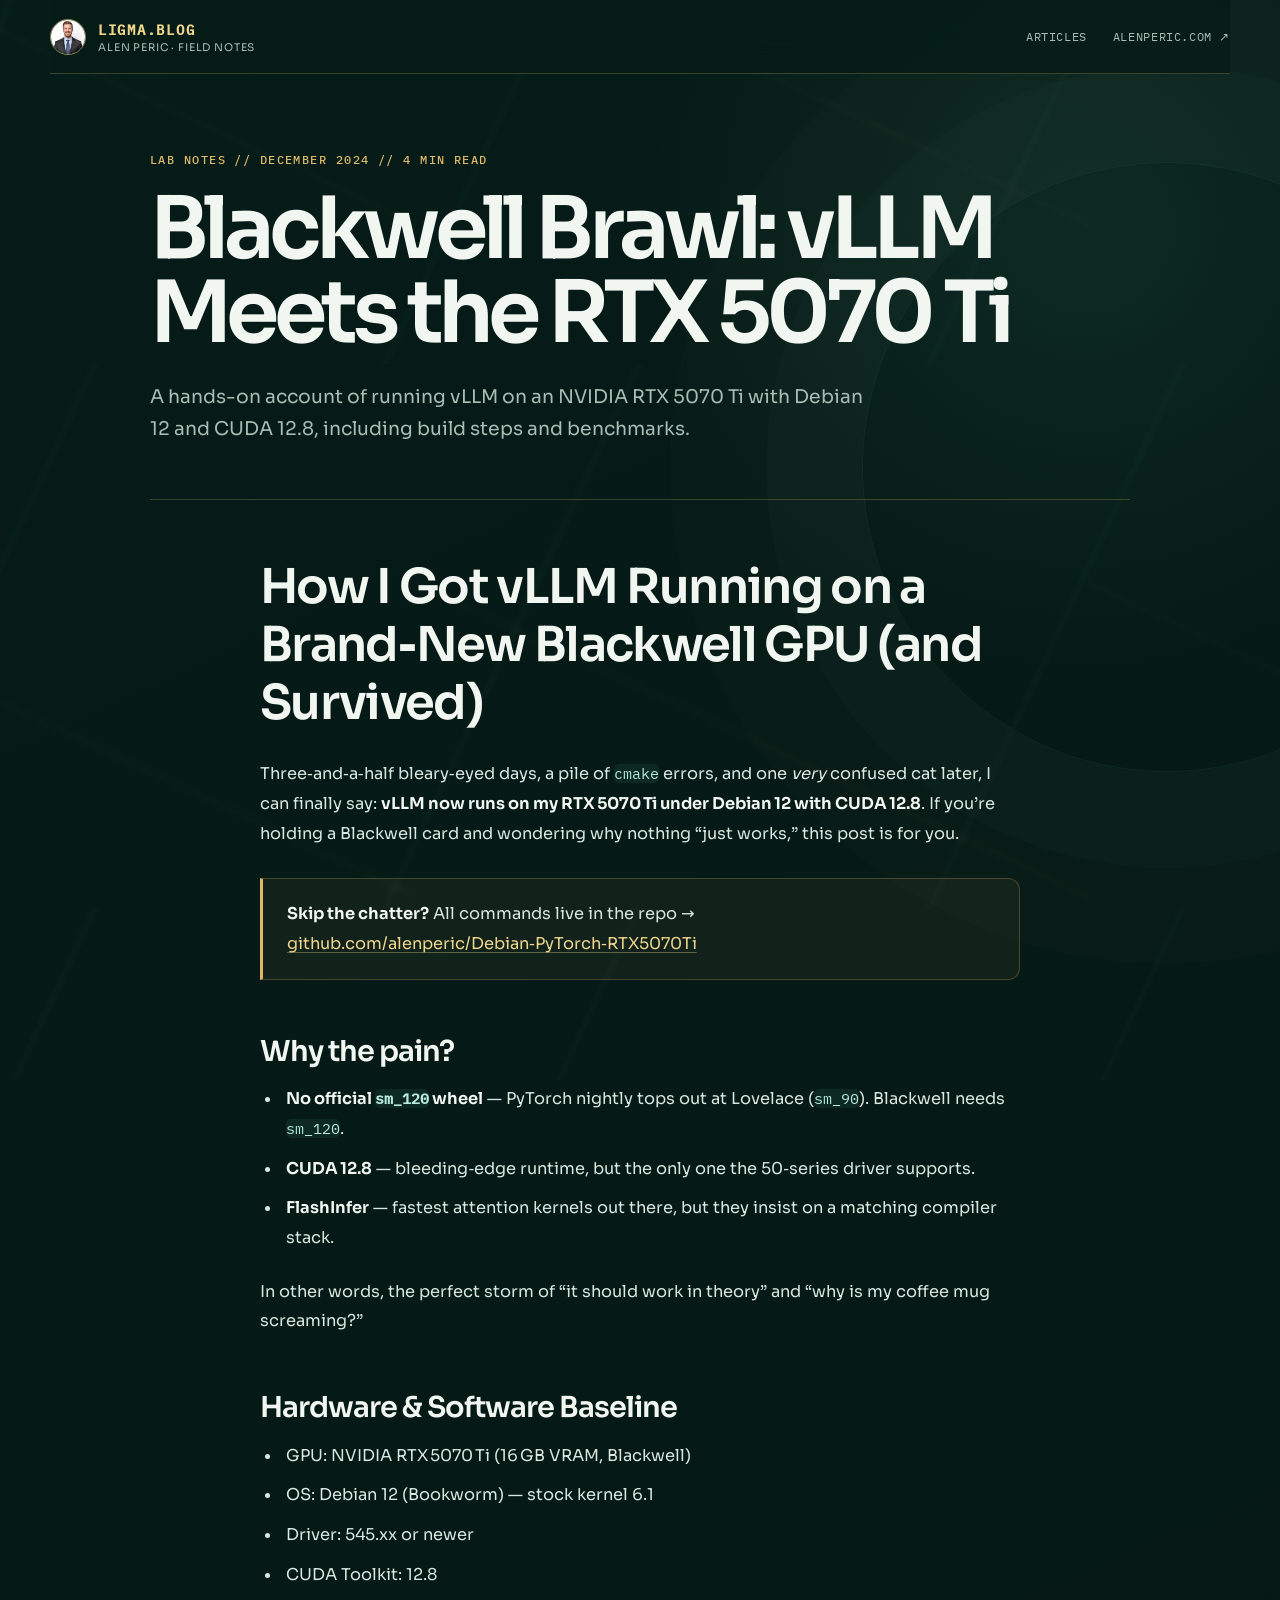
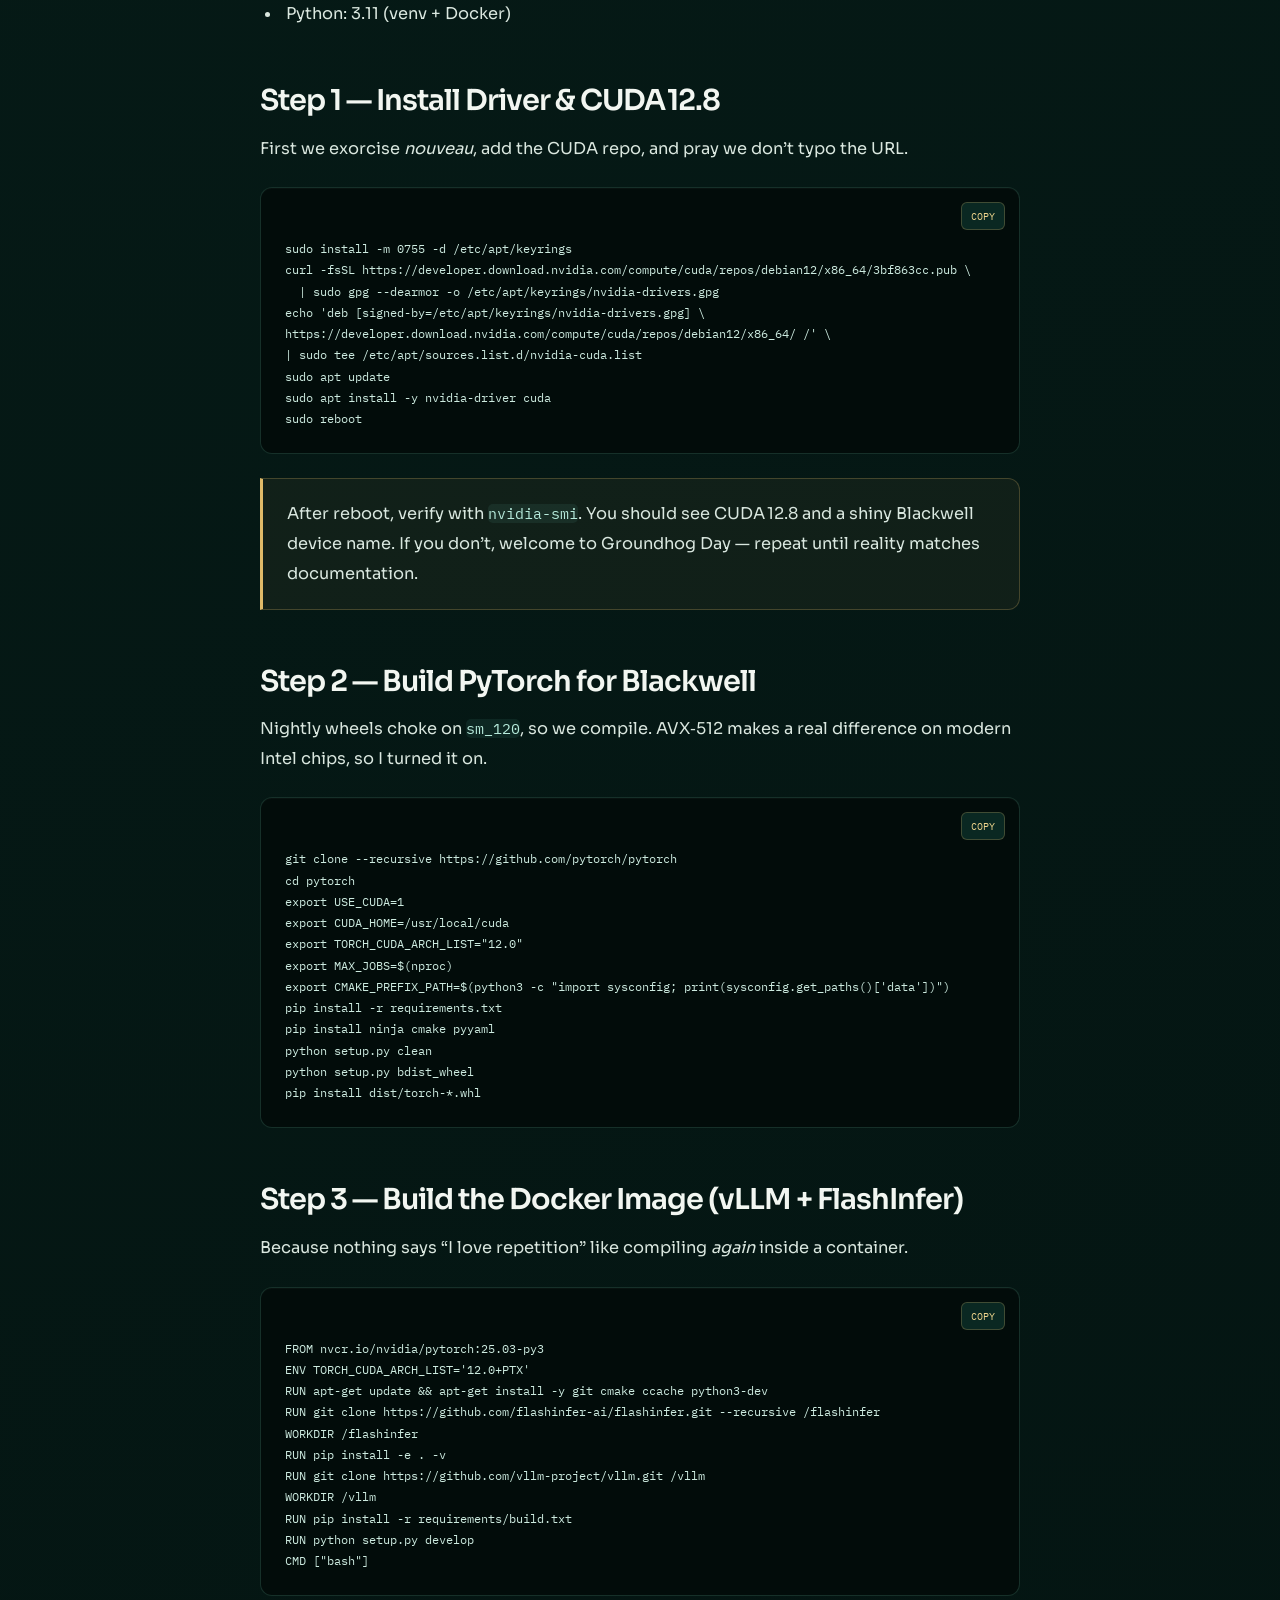
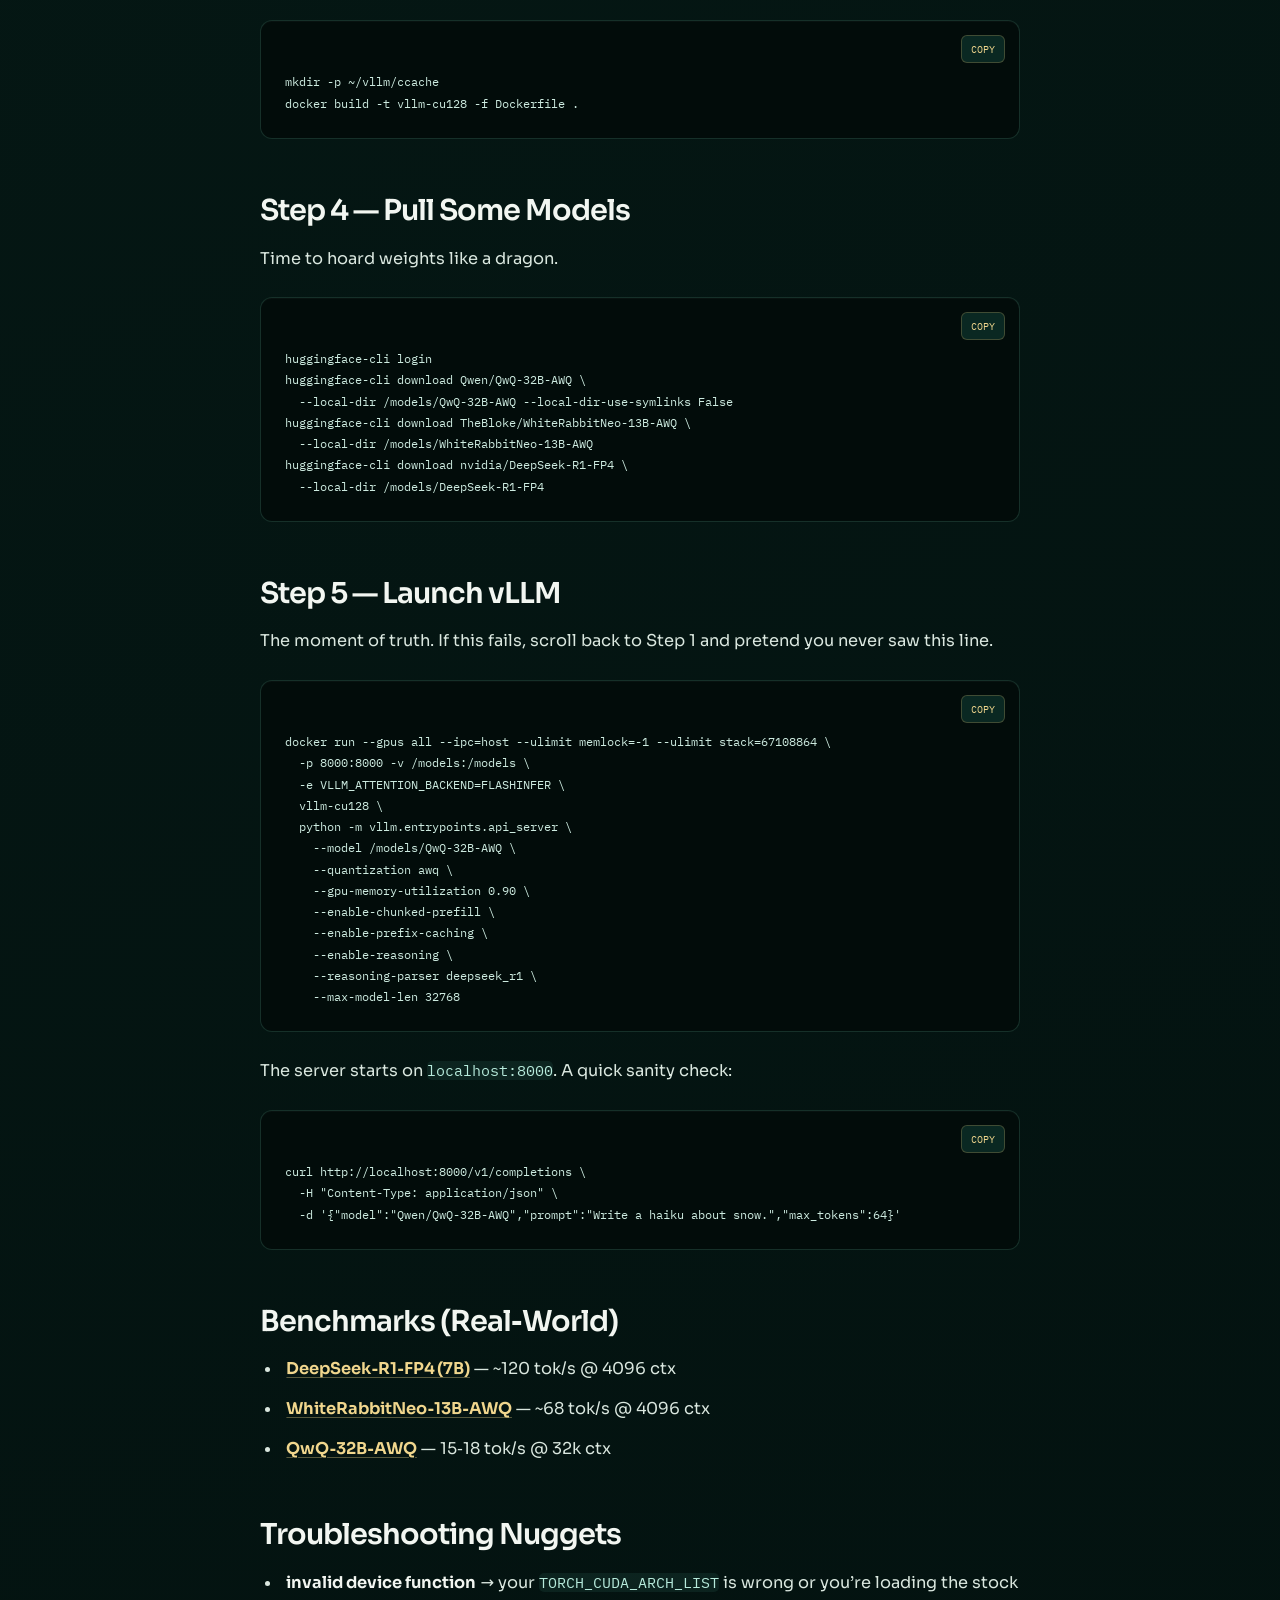
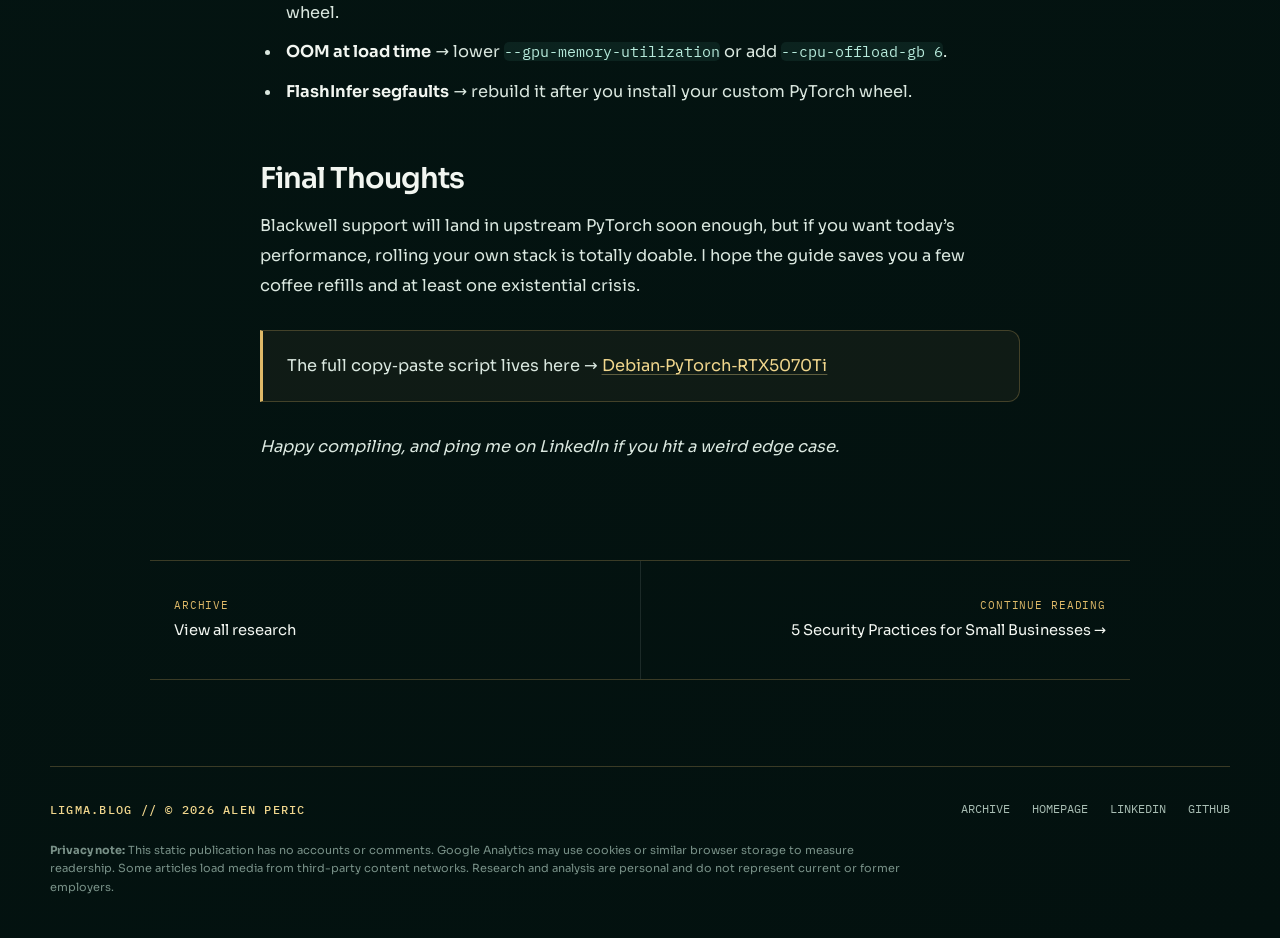
==== commit 31ce7ba3: "Restore article media and strengthen SEO" ====
--- a/post1/index.html
+++ b/post1/index.html
@@ -9,6 +9,8 @@
     <meta name="robots" content="index, follow, max-image-preview:large, max-snippet:-1, max-video-preview:-1" />
     <meta name="description" content="A hands-on account of running vLLM on an NVIDIA RTX 5070 Ti with Debian 12 and CUDA 12.8, including build steps and benchmarks." />
     <link rel="canonical" href="https://ligma.blog/post1/" />
+    <link rel="author" href="https://alenperic.com/" />
+    <link rel="alternate" hreflang="en-CA" href="https://ligma.blog/post1/" />
     <link rel="alternate" type="application/rss+xml" title="LIGMA.BLOG RSS" href="https://ligma.blog/feed.xml" />
     <meta property="og:type" content="article" />
     <meta property="og:locale" content="en_CA" />
@@ -17,29 +19,33 @@
     <meta property="og:description" content="A hands-on account of running vLLM on an NVIDIA RTX 5070 Ti with Debian 12 and CUDA 12.8, including build steps and benchmarks." />
     <meta property="og:url" content="https://ligma.blog/post1/" />
     <meta property="og:image" content="https://ligma.blog/img/og-blog.png" />
+    <meta property="og:image:secure_url" content="https://ligma.blog/img/og-blog.png" />
+    <meta property="og:image:type" content="image/png" />
     <meta property="og:image:width" content="1200" />
     <meta property="og:image:height" content="630" />
     <meta property="og:image:alt" content="LIGMA.BLOG by Alen Peric" />
     <meta property="article:published_time" content="2024-12-01" />
+    <meta property="article:modified_time" content="2026-09-04" />
     <meta property="article:author" content="Alen Peric" />
     <meta property="article:section" content="Lab notes" />
     <meta name="twitter:card" content="summary_large_image" />
     <meta name="twitter:title" content="Blackwell Brawl: vLLM Meets the RTX 5070 Ti" />
     <meta name="twitter:description" content="A hands-on account of running vLLM on an NVIDIA RTX 5070 Ti with Debian 12 and CUDA 12.8, including build steps and benchmarks." />
     <meta name="twitter:image" content="https://ligma.blog/img/og-blog.png" />
+    <meta name="twitter:image:alt" content="LIGMA.BLOG by Alen Peric" />
     <title>Blackwell Brawl: vLLM Meets the RTX 5070 Ti | LIGMA.BLOG</title>
     <link rel="icon" type="image/png" sizes="64x64" href="../img/favicon-64.png" />
     <link rel="apple-touch-icon" sizes="180x180" href="../img/apple-touch-icon.png" />
     <link rel="preload" href="../assets/fonts/sora-latin.woff2" as="font" type="font/woff2" crossorigin />
     <link rel="stylesheet" href="../assets/blog.css" />
-    <script async src="https://www.googletagmanager.com/gtag/js?id=G-SLLVM6YY1Y"></script>
+    <script async src="https://www.googletagmanager.com/gtag/js?id=G-VMD9STL32Q"></script>
     <script>
       window.dataLayer = window.dataLayer || [];
       function gtag(){dataLayer.push(arguments);}
       gtag('js', new Date());
-      gtag('config', 'G-SLLVM6YY1Y');
+      gtag('config', 'G-VMD9STL32Q');
     </script>
-    <script type="application/ld+json">{"@context":"https://schema.org","@type":"BlogPosting","@id":"https://ligma.blog/post1/#article","headline":"Blackwell Brawl: vLLM Meets the RTX 5070 Ti","description":"A hands-on account of running vLLM on an NVIDIA RTX 5070 Ti with Debian 12 and CUDA 12.8, including build steps and benchmarks.","datePublished":"2024-12-01","dateModified":"2024-12-01","mainEntityOfPage":"https://ligma.blog/post1/","image":"https://ligma.blog/img/og-blog.png","inLanguage":"en-CA","articleSection":"Lab notes","keywords":["vLLM","RTX 5070 Ti","Blackwell GPU","CUDA 12.8","Debian 12"],"author":{"@type":"Person","@id":"https://alenperic.com/#person","name":"Alen Peric","url":"https://alenperic.com/"},"publisher":{"@id":"https://alenperic.com/#person"},"isPartOf":{"@id":"https://ligma.blog/#blog"}}</script>
+    <script type="application/ld+json">{"@context":"https://schema.org","@graph":[{"@type":"BlogPosting","@id":"https://ligma.blog/post1/#article","url":"https://ligma.blog/post1/","headline":"Blackwell Brawl: vLLM Meets the RTX 5070 Ti","description":"A hands-on account of running vLLM on an NVIDIA RTX 5070 Ti with Debian 12 and CUDA 12.8, including build steps and benchmarks.","datePublished":"2024-12-01","dateModified":"2026-09-04","mainEntityOfPage":{"@type":"WebPage","@id":"https://ligma.blog/post1/"},"image":{"@type":"ImageObject","url":"https://ligma.blog/img/og-blog.png","width":1200,"height":630,"caption":"LIGMA.BLOG by Alen Peric"},"thumbnailUrl":"https://ligma.blog/img/og-blog.png","inLanguage":"en-CA","isAccessibleForFree":true,"articleSection":"Lab notes","keywords":["vLLM","RTX 5070 Ti","Blackwell GPU","CUDA 12.8","Debian 12"],"author":{"@id":"https://alenperic.com/#person"},"publisher":{"@id":"https://alenperic.com/#person"},"isPartOf":{"@id":"https://ligma.blog/#blog"}},{"@type":"BreadcrumbList","@id":"https://ligma.blog/post1/#breadcrumb","itemListElement":[{"@type":"ListItem","position":1,"name":"LIGMA.BLOG","item":"https://ligma.blog/"},{"@type":"ListItem","position":2,"name":"Blackwell Brawl: vLLM Meets the RTX 5070 Ti","item":"https://ligma.blog/post1/"}]},{"@type":"Person","@id":"https://alenperic.com/#person","name":"Alen Peric","url":"https://alenperic.com/","image":"https://ligma.blog/img/alen-peric.webp","jobTitle":"Senior Threat Intelligence Analyst","worksFor":{"@type":"Organization","name":"CrowdStrike"},"alumniOf":{"@type":"CollegeOrUniversity","name":"Fanshawe College"},"sameAs":["https://www.linkedin.com/in/alen-peric","https://github.com/alenperic","https://ligma.blog/"]}]}</script>
     <script src="../assets/blog.js" defer></script>
   </head>
   <body class="article-page">
@@ -187,7 +193,7 @@
           <a href="https://github.com/alenperic" rel="me">GitHub</a>
         </nav>
       </div>
-      <p class="footer-note">Research and analysis are personal and do not represent current or former employers. This is a static publication with no accounts or comments. Basic traffic analytics may use cookies to measure readership.</p>
+      <p class="footer-note"><strong>Privacy note:</strong> This static publication has no accounts or comments. Google Analytics may use cookies or similar browser storage to measure readership. Some articles load media from third-party content networks. Research and analysis are personal and do not represent current or former employers.</p>
     </footer>
   </body>
 </html>
--- a/assets/blog.css
+++ b/assets/blog.css
@@ -666,6 +666,33 @@
   box-shadow: var(--shadow);
 }
 
+.blog-post .article-media {
+  width: min(100%, 480px);
+  max-height: 540px;
+  object-fit: contain;
+  background: rgba(2, 12, 10, 0.72);
+}
+
+.meme-caption {
+  max-width: 520px;
+  margin: -20px auto 34px;
+  color: var(--muted);
+  font: 0.72rem/1.55 "IBM Plex Mono", monospace;
+  text-align: center;
+}
+
+.media-fallback {
+  display: block;
+  width: min(100%, 480px);
+  margin: 32px auto;
+  padding: 20px;
+  border: 1px dashed var(--line);
+  border-radius: 12px;
+  background: rgba(111, 209, 181, 0.035);
+  font: 0.72rem/1.5 "IBM Plex Mono", monospace;
+  text-align: center;
+}
+
 .blog-post table {
   display: block;
   width: 100%;
